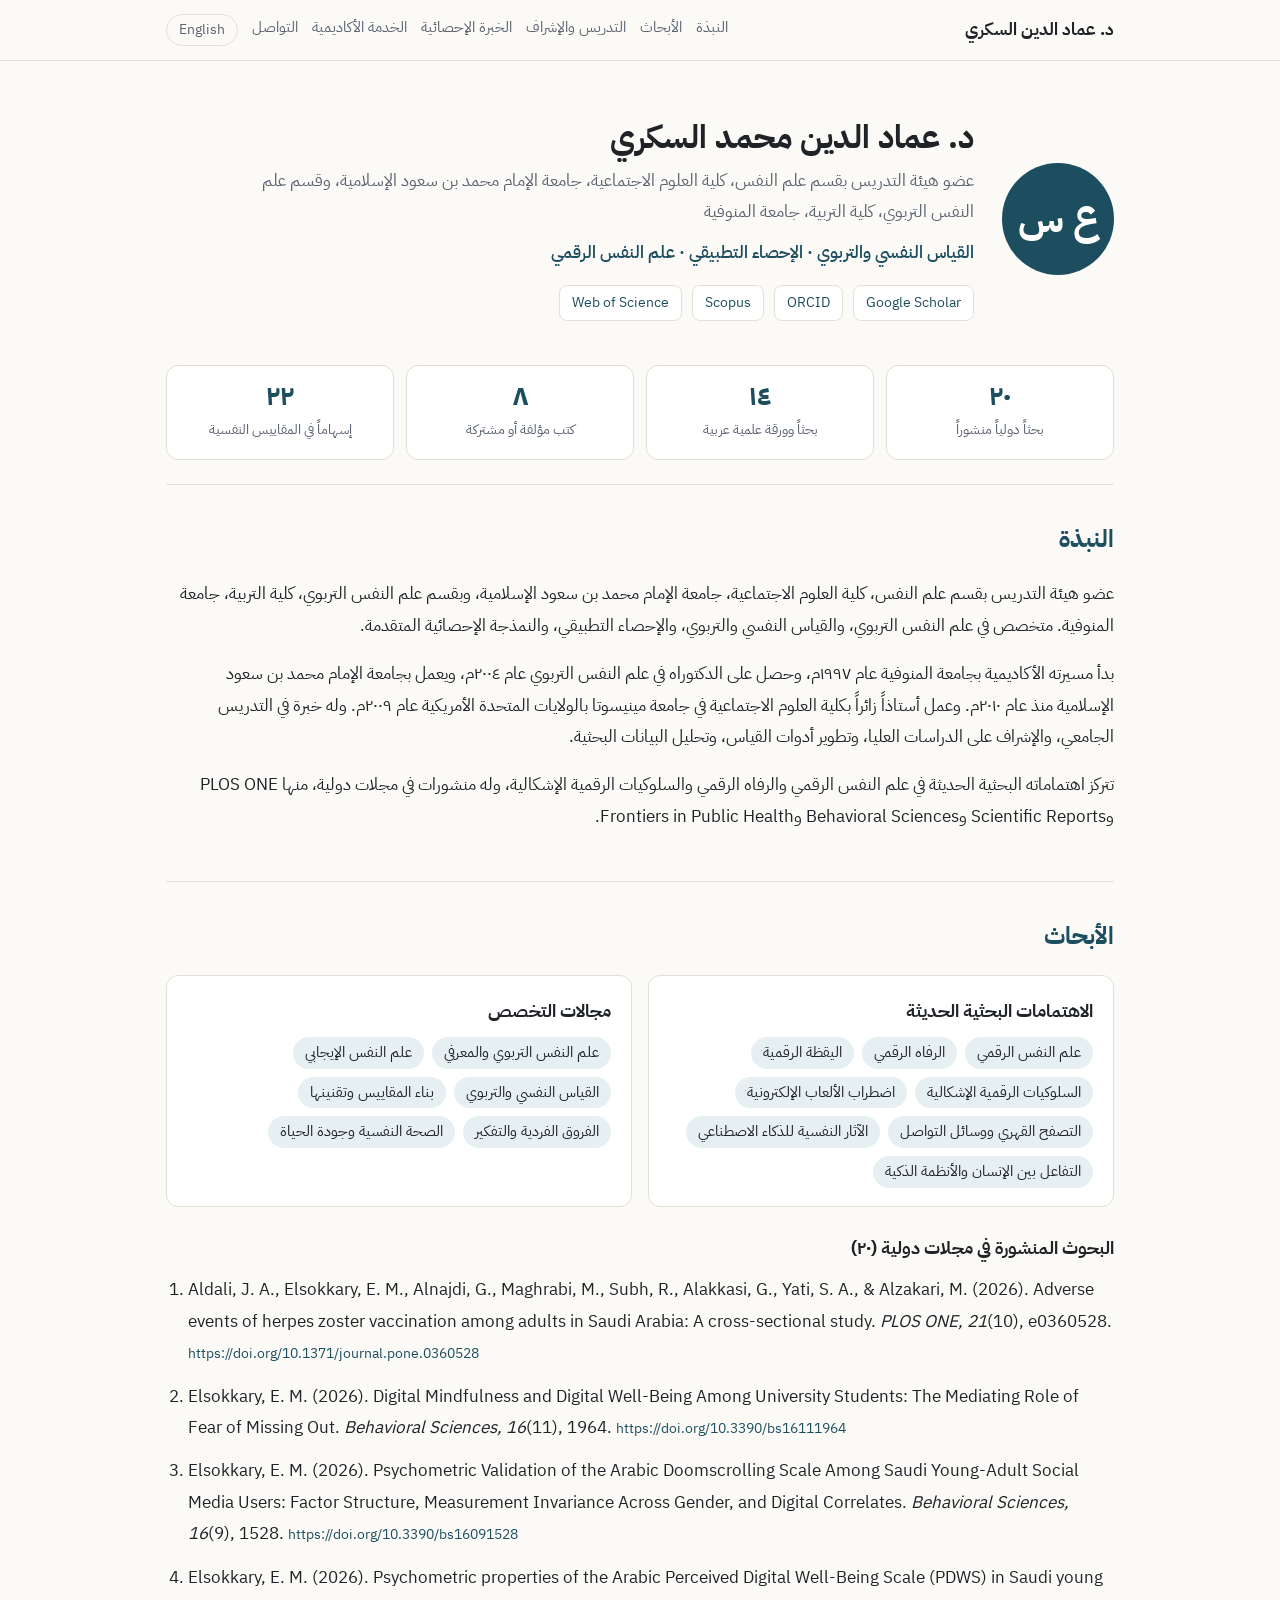
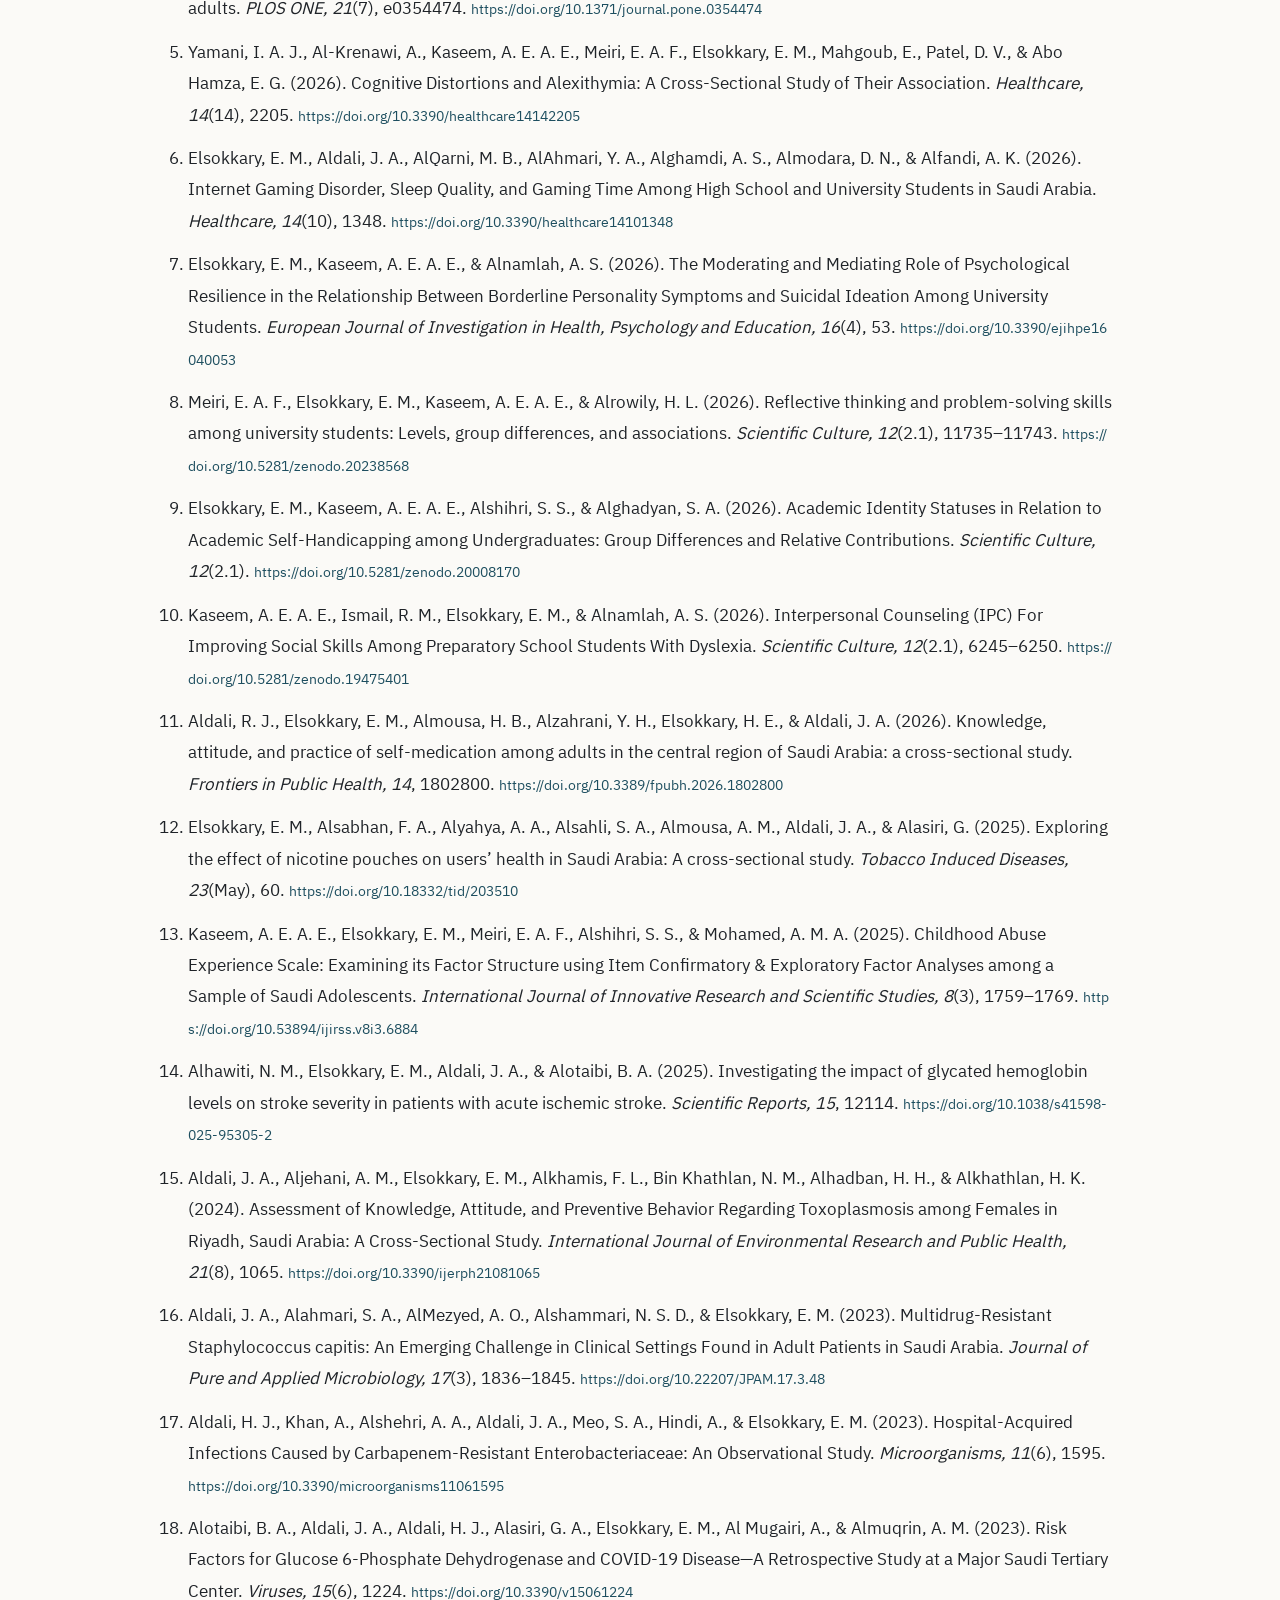
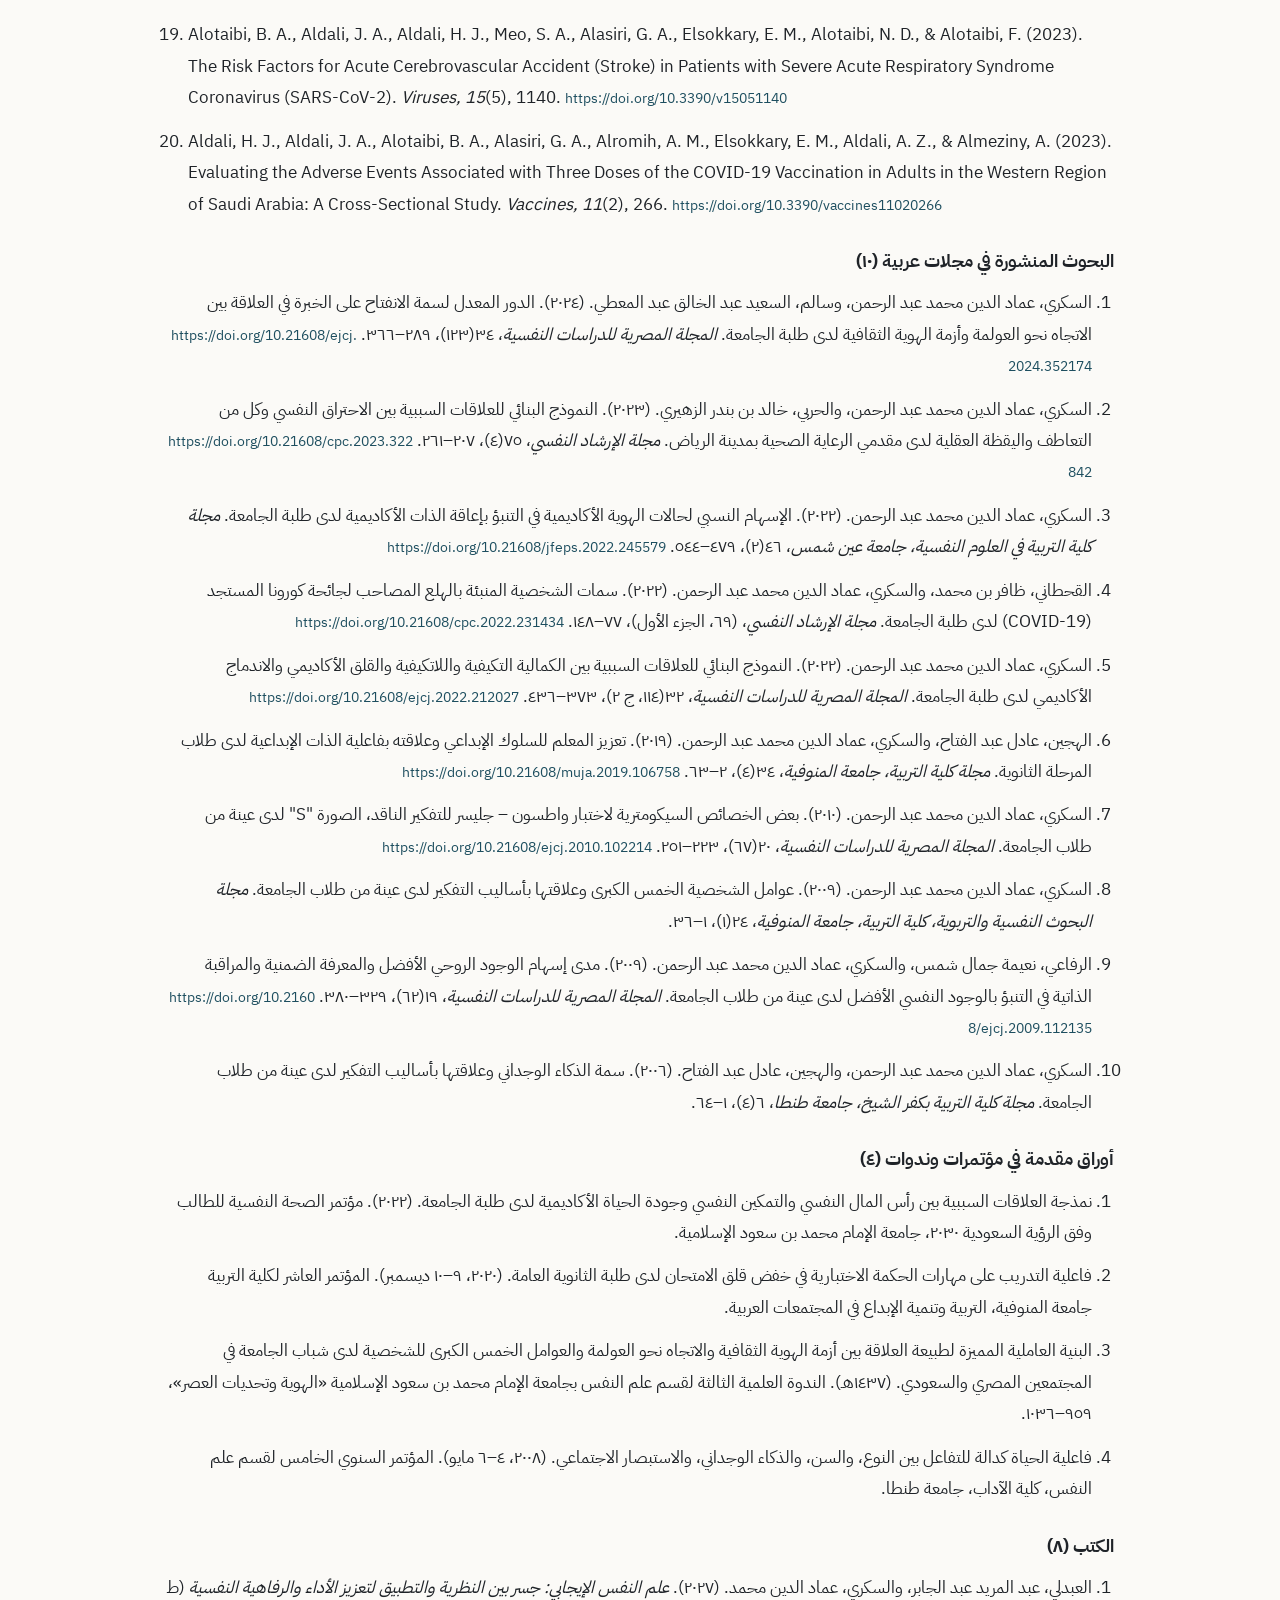
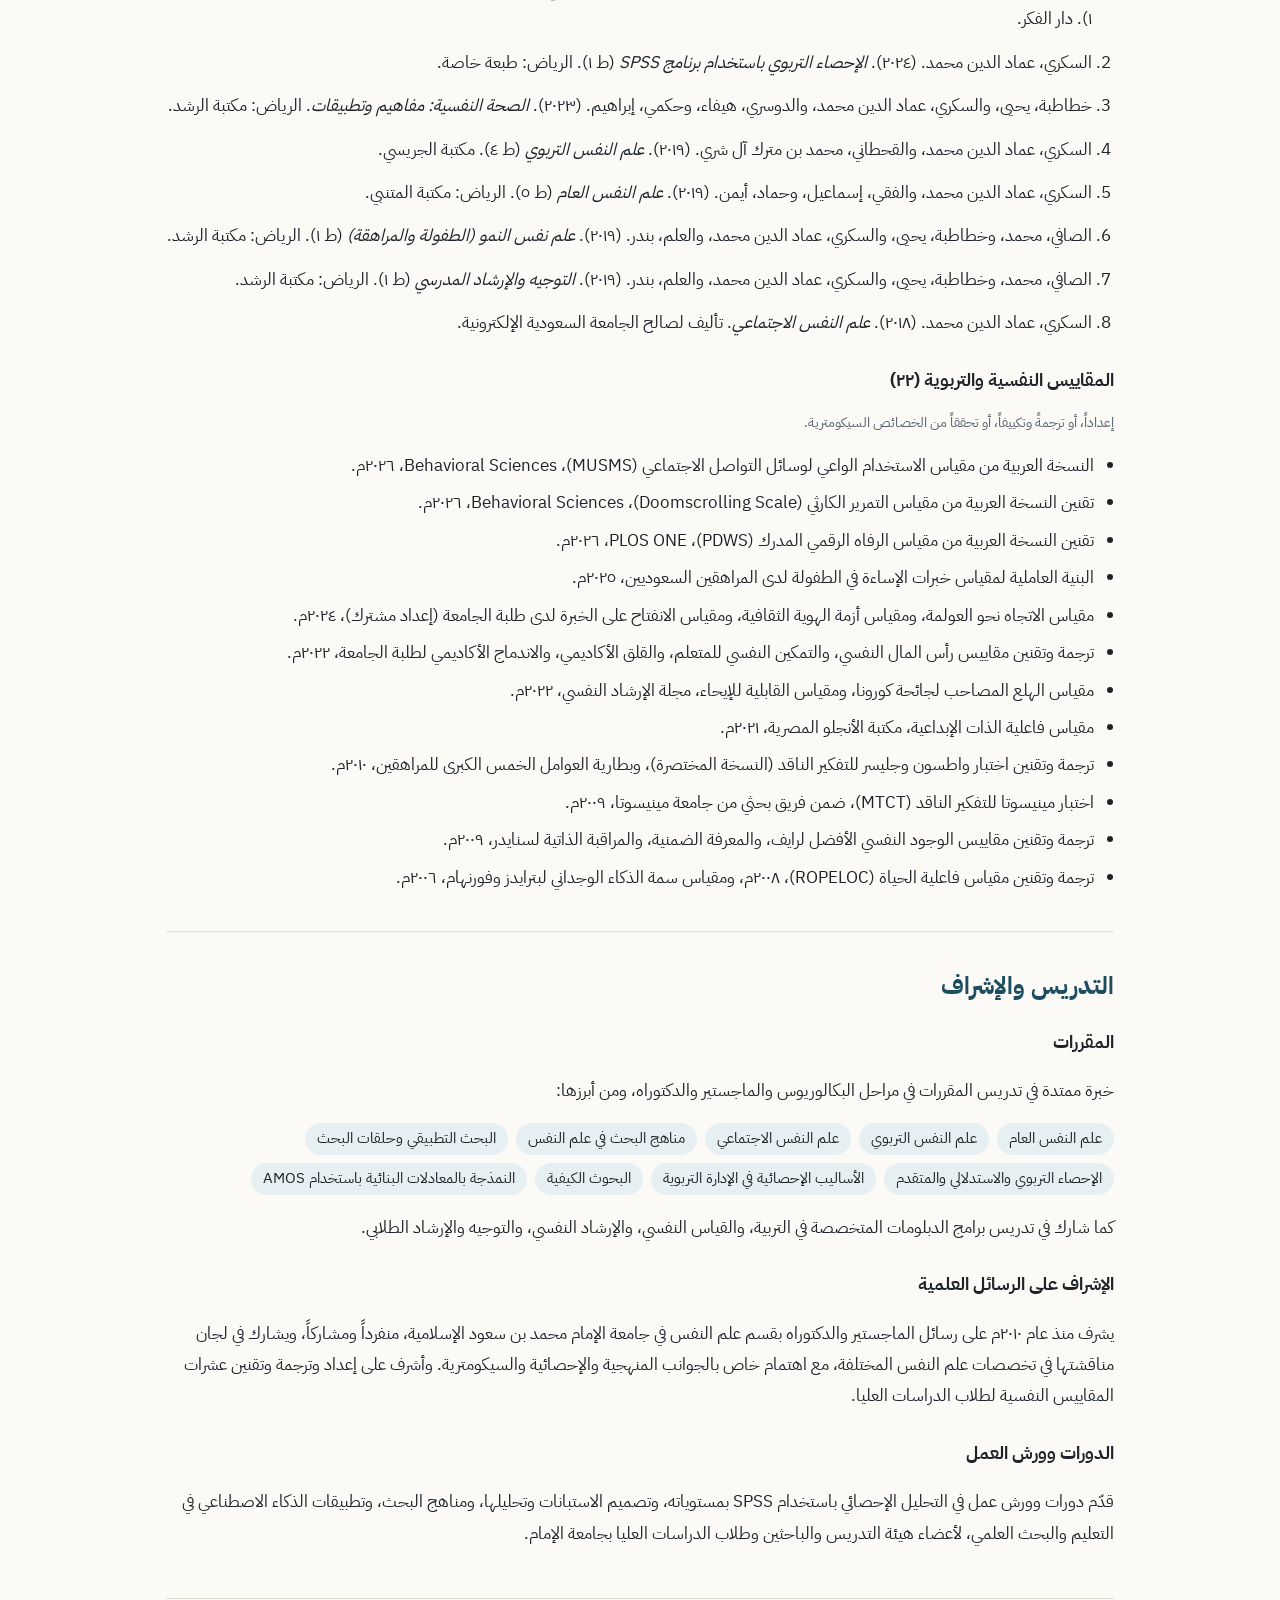
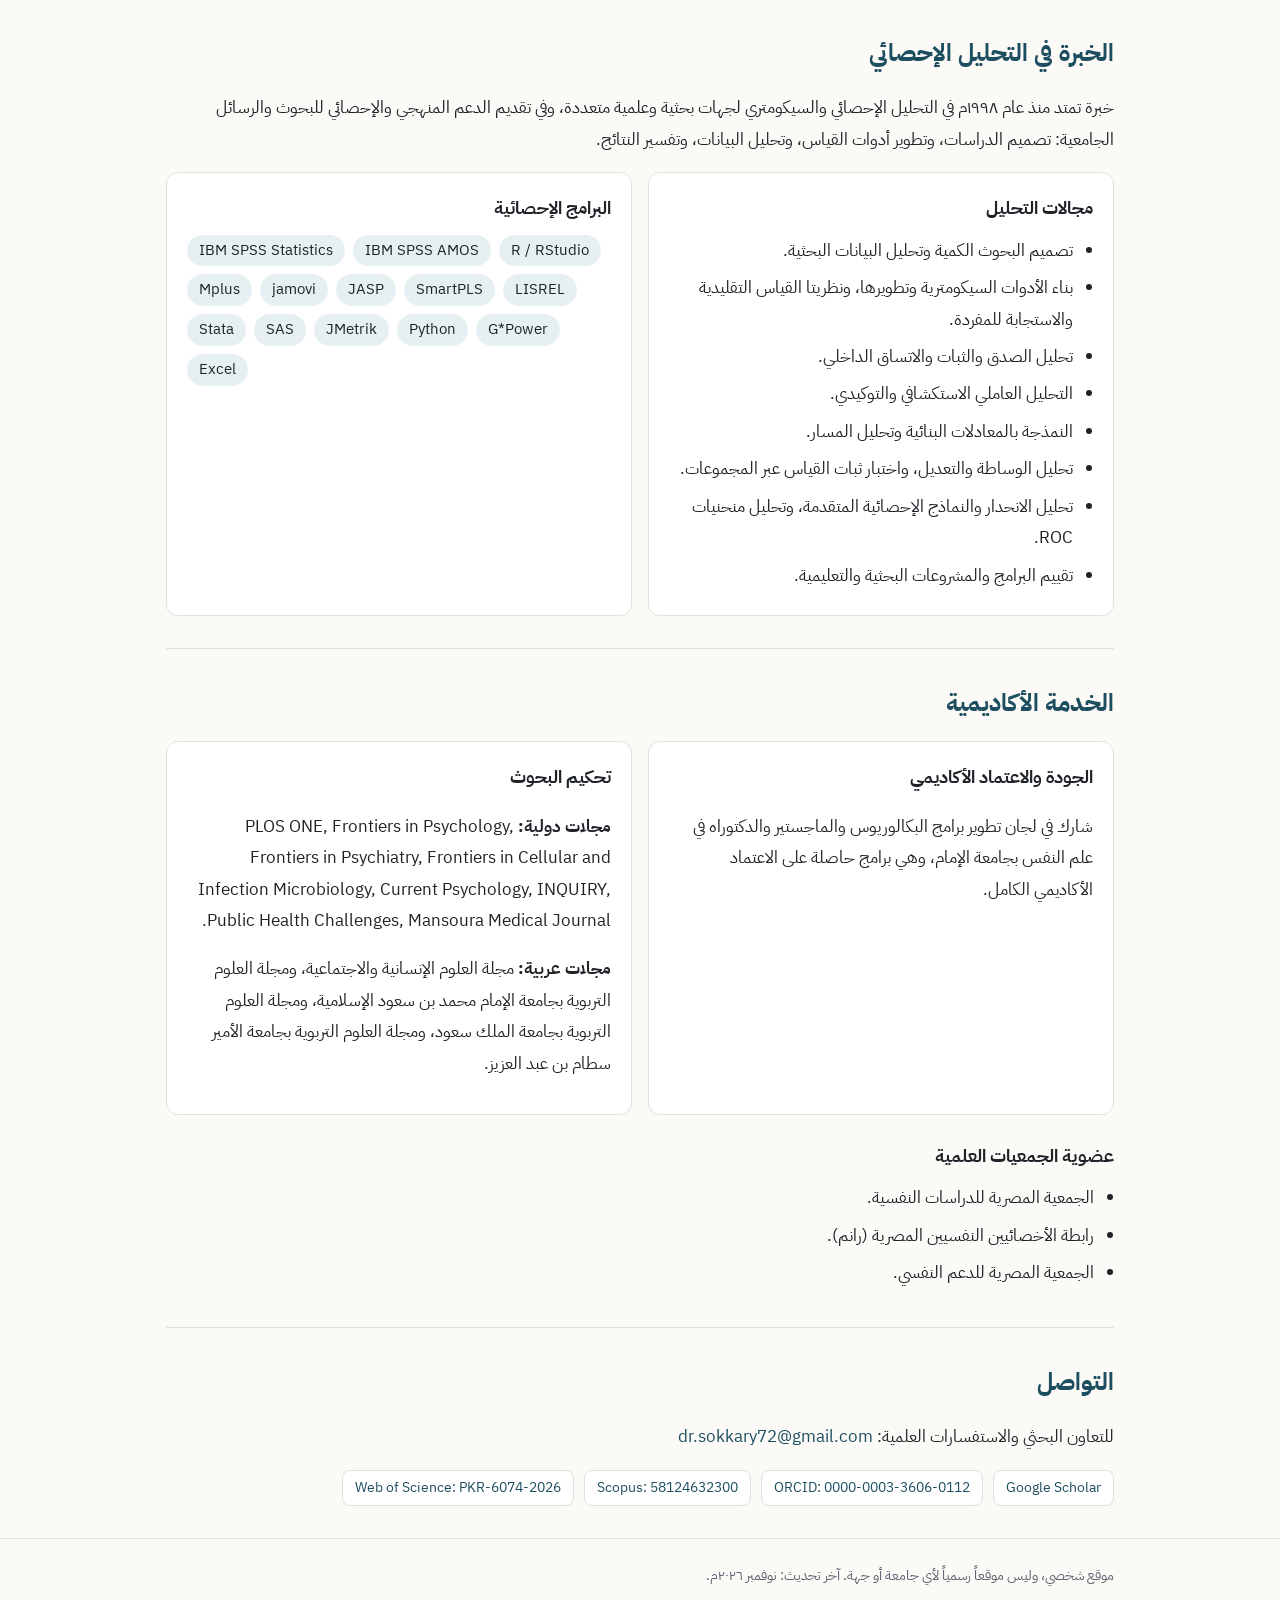
==== index.html @ 999bb5ce "Add files via upload" ====
<!doctype html>
<html lang="ar" dir="rtl">
<head>
<meta charset="utf-8">
<meta name="viewport" content="width=device-width, initial-scale=1">
<title>د. عماد الدين السكري</title>
<meta name="description" content="الموقع الأكاديمي الشخصي للدكتور عماد الدين محمد السكري: القياس النفسي والتربوي، والإحصاء التطبيقي، وعلم النفس الرقمي.">
<link rel="alternate" hreflang="en" href="en/">
<link rel="preconnect" href="https://fonts.googleapis.com">
<link rel="preconnect" href="https://fonts.gstatic.com" crossorigin>
<link href="https://fonts.googleapis.com/css2?family=IBM+Plex+Sans+Arabic:wght@400;600;700&display=swap" rel="stylesheet">
<link rel="stylesheet" href="assets/style.css">
</head>
<body>

<header class="site">
  <div class="wrap">
    <a class="brand" href="#">د. عماد الدين السكري</a>
    <nav class="main">
      <a href="#about">النبذة</a>
      <a href="#research">الأبحاث</a>
      <a href="#teaching">التدريس والإشراف</a>
      <a href="#stats">الخبرة الإحصائية</a>
      <a href="#service">الخدمة الأكاديمية</a>
      <a href="#contact">التواصل</a>
      <a class="lang" href="en/" hreflang="en" lang="en">English</a>
    </nav>
  </div>
</header>

<main class="wrap">

<div class="hero">
  <div class="mono" aria-hidden="true">ع س</div>
  <div>
    <h1>د. عماد الدين محمد السكري</h1>
    <p class="role">عضو هيئة التدريس بقسم علم النفس، كلية العلوم الاجتماعية، جامعة الإمام محمد بن سعود الإسلامية، وقسم علم النفس التربوي، كلية التربية، جامعة المنوفية</p>
    <p class="tag">القياس النفسي والتربوي · الإحصاء التطبيقي · علم النفس الرقمي</p>
    <div class="ids">
      <a href="https://scholar.google.com/citations?user=4qAH4_YAAAAJ" target="_blank" rel="noopener">Google Scholar</a>
      <a href="https://orcid.org/0000-0003-3606-0112" target="_blank" rel="noopener">ORCID</a>
      <a href="https://www.scopus.com/authid/detail.uri?authorId=58124632300" target="_blank" rel="noopener">Scopus</a>
      <a href="https://www.webofscience.com/wos/author/record/PKR-6074-2026" target="_blank" rel="noopener">Web of Science</a>
    </div>
  </div>
</div>

<div class="stats">
  <div class="stat"><b>٢٠</b><span>بحثاً دولياً منشوراً</span></div>
  <div class="stat"><b>١٤</b><span>بحثاً وورقة علمية عربية</span></div>
  <div class="stat"><b>٨</b><span>كتب مؤلفة أو مشتركة</span></div>
  <div class="stat"><b>٢٢</b><span>إسهاماً في المقاييس النفسية</span></div>
</div>

<section id="about">
  <h2>النبذة</h2>
  <p>عضو هيئة التدريس بقسم علم النفس، كلية العلوم الاجتماعية، جامعة الإمام محمد بن سعود الإسلامية، وبقسم علم النفس التربوي، كلية التربية، جامعة المنوفية. متخصص في علم النفس التربوي، والقياس النفسي والتربوي، والإحصاء التطبيقي، والنمذجة الإحصائية المتقدمة.</p>
  <p>بدأ مسيرته الأكاديمية بجامعة المنوفية عام ١٩٩٧م، وحصل على الدكتوراه في علم النفس التربوي عام ٢٠٠٤م، ويعمل بجامعة الإمام محمد بن سعود الإسلامية منذ عام ٢٠١٠م. وعمل أستاذاً زائراً بكلية العلوم الاجتماعية في جامعة مينيسوتا بالولايات المتحدة الأمريكية عام ٢٠٠٩م. وله خبرة في التدريس الجامعي، والإشراف على الدراسات العليا، وتطوير أدوات القياس، وتحليل البيانات البحثية.</p>
  <p>تتركز اهتماماته البحثية الحديثة في علم النفس الرقمي والرفاه الرقمي والسلوكيات الرقمية الإشكالية، وله منشورات في مجلات دولية، منها PLOS ONE وScientific Reports وBehavioral Sciences وFrontiers in Public Health.</p>

</section>

<section id="research">
  <h2>الأبحاث</h2>

  <div class="grid2">
    <div class="card">
      <h3 style="margin-top:0">الاهتمامات البحثية الحديثة</h3>
      <ul class="chips">
        <li>علم النفس الرقمي</li><li>الرفاه الرقمي</li><li>اليقظة الرقمية</li><li>السلوكيات الرقمية الإشكالية</li><li>اضطراب الألعاب الإلكترونية</li><li>التصفح القهري ووسائل التواصل</li><li>الآثار النفسية للذكاء الاصطناعي</li><li>التفاعل بين الإنسان والأنظمة الذكية</li>
      </ul>
    </div>
    <div class="card">
      <h3 style="margin-top:0">مجالات التخصص</h3>
      <ul class="chips">
        <li>علم النفس التربوي والمعرفي</li><li>علم النفس الإيجابي</li><li>القياس النفسي والتربوي</li><li>بناء المقاييس وتقنينها</li><li>الفروق الفردية والتفكير</li><li>الصحة النفسية وجودة الحياة</li>
      </ul>
    </div>
  </div>

  <h3>البحوث المنشورة في مجلات دولية (٢٠)</h3>
  <ol class="pubs ltr" lang="en">
    <li>Aldali, J. A., Elsokkary, E. M., Alnajdi, G., Maghrabi, M., Subh, R., Alakkasi, G., Yati, S. A., &amp; Alzakari, M. (2026). Adverse events of herpes zoster vaccination among adults in Saudi Arabia: A cross-sectional study. <i>PLOS ONE, 21</i>(10), e0360528. <a class="doi" href="https://doi.org/10.1371/journal.pone.0360528">https://doi.org/10.1371/journal.pone.0360528</a></li>
    <li>Elsokkary, E. M. (2026). Digital Mindfulness and Digital Well-Being Among University Students: The Mediating Role of Fear of Missing Out. <i>Behavioral Sciences, 16</i>(11), 1964. <a class="doi" href="https://doi.org/10.3390/bs16111964">https://doi.org/10.3390/bs16111964</a></li>
    <li>Elsokkary, E. M. (2026). Psychometric Validation of the Arabic Doomscrolling Scale Among Saudi Young-Adult Social Media Users: Factor Structure, Measurement Invariance Across Gender, and Digital Correlates. <i>Behavioral Sciences, 16</i>(9), 1528. <a class="doi" href="https://doi.org/10.3390/bs16091528">https://doi.org/10.3390/bs16091528</a></li>
    <li>Elsokkary, E. M. (2026). Psychometric properties of the Arabic Perceived Digital Well-Being Scale (PDWS) in Saudi young adults. <i>PLOS ONE, 21</i>(7), e0354474. <a class="doi" href="https://doi.org/10.1371/journal.pone.0354474">https://doi.org/10.1371/journal.pone.0354474</a></li>
    <li>Yamani, I. A. J., Al-Krenawi, A., Kaseem, A. E. A. E., Meiri, E. A. F., Elsokkary, E. M., Mahgoub, E., Patel, D. V., &amp; Abo Hamza, E. G. (2026). Cognitive Distortions and Alexithymia: A Cross-Sectional Study of Their Association. <i>Healthcare, 14</i>(14), 2205. <a class="doi" href="https://doi.org/10.3390/healthcare14142205">https://doi.org/10.3390/healthcare14142205</a></li>
    <li>Elsokkary, E. M., Aldali, J. A., AlQarni, M. B., AlAhmari, Y. A., Alghamdi, A. S., Almodara, D. N., &amp; Alfandi, A. K. (2026). Internet Gaming Disorder, Sleep Quality, and Gaming Time Among High School and University Students in Saudi Arabia. <i>Healthcare, 14</i>(10), 1348. <a class="doi" href="https://doi.org/10.3390/healthcare14101348">https://doi.org/10.3390/healthcare14101348</a></li>
    <li>Elsokkary, E. M., Kaseem, A. E. A. E., &amp; Alnamlah, A. S. (2026). The Moderating and Mediating Role of Psychological Resilience in the Relationship Between Borderline Personality Symptoms and Suicidal Ideation Among University Students. <i>European Journal of Investigation in Health, Psychology and Education, 16</i>(4), 53. <a class="doi" href="https://doi.org/10.3390/ejihpe16040053">https://doi.org/10.3390/ejihpe16040053</a></li>
    <li>Meiri, E. A. F., Elsokkary, E. M., Kaseem, A. E. A. E., &amp; Alrowily, H. L. (2026). Reflective thinking and problem-solving skills among university students: Levels, group differences, and associations. <i>Scientific Culture, 12</i>(2.1), 11735–11743. <a class="doi" href="https://doi.org/10.5281/zenodo.20238568">https://doi.org/10.5281/zenodo.20238568</a></li>
    <li>Elsokkary, E. M., Kaseem, A. E. A. E., Alshihri, S. S., &amp; Alghadyan, S. A. (2026). Academic Identity Statuses in Relation to Academic Self-Handicapping among Undergraduates: Group Differences and Relative Contributions. <i>Scientific Culture, 12</i>(2.1). <a class="doi" href="https://doi.org/10.5281/zenodo.20008170">https://doi.org/10.5281/zenodo.20008170</a></li>
    <li>Kaseem, A. E. A. E., Ismail, R. M., Elsokkary, E. M., &amp; Alnamlah, A. S. (2026). Interpersonal Counseling (IPC) For Improving Social Skills Among Preparatory School Students With Dyslexia. <i>Scientific Culture, 12</i>(2.1), 6245–6250. <a class="doi" href="https://doi.org/10.5281/zenodo.19475401">https://doi.org/10.5281/zenodo.19475401</a></li>
    <li>Aldali, R. J., Elsokkary, E. M., Almousa, H. B., Alzahrani, Y. H., Elsokkary, H. E., &amp; Aldali, J. A. (2026). Knowledge, attitude, and practice of self-medication among adults in the central region of Saudi Arabia: a cross-sectional study. <i>Frontiers in Public Health, 14</i>, 1802800. <a class="doi" href="https://doi.org/10.3389/fpubh.2026.1802800">https://doi.org/10.3389/fpubh.2026.1802800</a></li>
    <li>Elsokkary, E. M., Alsabhan, F. A., Alyahya, A. A., Alsahli, S. A., Almousa, A. M., Aldali, J. A., &amp; Alasiri, G. (2025). Exploring the effect of nicotine pouches on users’ health in Saudi Arabia: A cross-sectional study. <i>Tobacco Induced Diseases, 23</i>(May), 60. <a class="doi" href="https://doi.org/10.18332/tid/203510">https://doi.org/10.18332/tid/203510</a></li>
    <li>Kaseem, A. E. A. E., Elsokkary, E. M., Meiri, E. A. F., Alshihri, S. S., &amp; Mohamed, A. M. A. (2025). Childhood Abuse Experience Scale: Examining its Factor Structure using Item Confirmatory &amp; Exploratory Factor Analyses among a Sample of Saudi Adolescents. <i>International Journal of Innovative Research and Scientific Studies, 8</i>(3), 1759–1769. <a class="doi" href="https://doi.org/10.53894/ijirss.v8i3.6884">https://doi.org/10.53894/ijirss.v8i3.6884</a></li>
    <li>Alhawiti, N. M., Elsokkary, E. M., Aldali, J. A., &amp; Alotaibi, B. A. (2025). Investigating the impact of glycated hemoglobin levels on stroke severity in patients with acute ischemic stroke. <i>Scientific Reports, 15</i>, 12114. <a class="doi" href="https://doi.org/10.1038/s41598-025-95305-2">https://doi.org/10.1038/s41598-025-95305-2</a></li>
    <li>Aldali, J. A., Aljehani, A. M., Elsokkary, E. M., Alkhamis, F. L., Bin Khathlan, N. M., Alhadban, H. H., &amp; Alkhathlan, H. K. (2024). Assessment of Knowledge, Attitude, and Preventive Behavior Regarding Toxoplasmosis among Females in Riyadh, Saudi Arabia: A Cross-Sectional Study. <i>International Journal of Environmental Research and Public Health, 21</i>(8), 1065. <a class="doi" href="https://doi.org/10.3390/ijerph21081065">https://doi.org/10.3390/ijerph21081065</a></li>
    <li>Aldali, J. A., Alahmari, S. A., AlMezyed, A. O., Alshammari, N. S. D., &amp; Elsokkary, E. M. (2023). Multidrug-Resistant Staphylococcus capitis: An Emerging Challenge in Clinical Settings Found in Adult Patients in Saudi Arabia. <i>Journal of Pure and Applied Microbiology, 17</i>(3), 1836–1845. <a class="doi" href="https://doi.org/10.22207/JPAM.17.3.48">https://doi.org/10.22207/JPAM.17.3.48</a></li>
    <li>Aldali, H. J., Khan, A., Alshehri, A. A., Aldali, J. A., Meo, S. A., Hindi, A., &amp; Elsokkary, E. M. (2023). Hospital-Acquired Infections Caused by Carbapenem-Resistant Enterobacteriaceae: An Observational Study. <i>Microorganisms, 11</i>(6), 1595. <a class="doi" href="https://doi.org/10.3390/microorganisms11061595">https://doi.org/10.3390/microorganisms11061595</a></li>
    <li>Alotaibi, B. A., Aldali, J. A., Aldali, H. J., Alasiri, G. A., Elsokkary, E. M., Al Mugairi, A., &amp; Almuqrin, A. M. (2023). Risk Factors for Glucose 6-Phosphate Dehydrogenase and COVID-19 Disease—A Retrospective Study at a Major Saudi Tertiary Center. <i>Viruses, 15</i>(6), 1224. <a class="doi" href="https://doi.org/10.3390/v15061224">https://doi.org/10.3390/v15061224</a></li>
    <li>Alotaibi, B. A., Aldali, J. A., Aldali, H. J., Meo, S. A., Alasiri, G. A., Elsokkary, E. M., Alotaibi, N. D., &amp; Alotaibi, F. (2023). The Risk Factors for Acute Cerebrovascular Accident (Stroke) in Patients with Severe Acute Respiratory Syndrome Coronavirus (SARS-CoV-2). <i>Viruses, 15</i>(5), 1140. <a class="doi" href="https://doi.org/10.3390/v15051140">https://doi.org/10.3390/v15051140</a></li>
    <li>Aldali, H. J., Aldali, J. A., Alotaibi, B. A., Alasiri, G. A., Alromih, A. M., Elsokkary, E. M., Aldali, A. Z., &amp; Almeziny, A. (2023). Evaluating the Adverse Events Associated with Three Doses of the COVID-19 Vaccination in Adults in the Western Region of Saudi Arabia: A Cross-Sectional Study. <i>Vaccines, 11</i>(2), 266. <a class="doi" href="https://doi.org/10.3390/vaccines11020266">https://doi.org/10.3390/vaccines11020266</a></li>
  </ol>

  <h3>البحوث المنشورة في مجلات عربية (١٠)</h3>
  <ol class="pubs">
    <li>السكري، عماد الدين محمد عبد الرحمن، وسالم، السعيد عبد الخالق عبد المعطي. (٢٠٢٤). الدور المعدل لسمة الانفتاح على الخبرة في العلاقة بين الاتجاه نحو العولمة وأزمة الهوية الثقافية لدى طلبة الجامعة. <i>المجلة المصرية للدراسات النفسية</i>، ٣٤(١٢٣)، ٢٨٩–٣٦٦. <a class="doi" href="https://doi.org/10.21608/ejcj.2024.352174">https://doi.org/10.21608/ejcj.2024.352174</a></li>
    <li>السكري، عماد الدين محمد عبد الرحمن، والحربي، خالد بن بندر الزهيري. (٢٠٢٣). النموذج البنائي للعلاقات السببية بين الاحتراق النفسي وكل من التعاطف واليقظة العقلية لدى مقدمي الرعاية الصحية بمدينة الرياض. <i>مجلة الإرشاد النفسي</i>، ٧٥(٤)، ٢٠٧–٢٦١. <a class="doi" href="https://doi.org/10.21608/cpc.2023.322842">https://doi.org/10.21608/cpc.2023.322842</a></li>
    <li>السكري، عماد الدين محمد عبد الرحمن. (٢٠٢٢). الإسهام النسبي لحالات الهوية الأكاديمية في التنبؤ بإعاقة الذات الأكاديمية لدى طلبة الجامعة. <i>مجلة كلية التربية في العلوم النفسية، جامعة عين شمس</i>، ٤٦(٢)، ٤٧٩–٥٤٤. <a class="doi" href="https://doi.org/10.21608/jfeps.2022.245579">https://doi.org/10.21608/jfeps.2022.245579</a></li>
    <li>القحطاني، ظافر بن محمد، والسكري، عماد الدين محمد عبد الرحمن. (٢٠٢٢). سمات الشخصية المنبئة بالهلع المصاحب لجائحة كورونا المستجد (COVID-19) لدى طلبة الجامعة. <i>مجلة الإرشاد النفسي</i>، (٦٩، الجزء الأول)، ٧٧–١٤٨. <a class="doi" href="https://doi.org/10.21608/cpc.2022.231434">https://doi.org/10.21608/cpc.2022.231434</a></li>
    <li>السكري، عماد الدين محمد عبد الرحمن. (٢٠٢٢). النموذج البنائي للعلاقات السببية بين الكمالية التكيفية واللاتكيفية والقلق الأكاديمي والاندماج الأكاديمي لدى طلبة الجامعة. <i>المجلة المصرية للدراسات النفسية</i>، ٣٢(١١٤، ج ٢)، ٣٧٣–٤٣٦. <a class="doi" href="https://doi.org/10.21608/ejcj.2022.212027">https://doi.org/10.21608/ejcj.2022.212027</a></li>
    <li>الهجين، عادل عبد الفتاح، والسكري، عماد الدين محمد عبد الرحمن. (٢٠١٩). تعزيز المعلم للسلوك الإبداعي وعلاقته بفاعلية الذات الإبداعية لدى طلاب المرحلة الثانوية. <i>مجلة كلية التربية، جامعة المنوفية</i>، ٣٤(٤)، ٢–٦٣. <a class="doi" href="https://doi.org/10.21608/muja.2019.106758">https://doi.org/10.21608/muja.2019.106758</a></li>
    <li>السكري، عماد الدين محمد عبد الرحمن. (٢٠١٠). بعض الخصائص السيكومترية لاختبار واطسون – جليسر للتفكير الناقد، الصورة "S" لدى عينة من طلاب الجامعة. <i>المجلة المصرية للدراسات النفسية</i>، ٢٠(٦٧)، ٢٢٣–٢٥١. <a class="doi" href="https://doi.org/10.21608/ejcj.2010.102214">https://doi.org/10.21608/ejcj.2010.102214</a></li>
    <li>السكري، عماد الدين محمد عبد الرحمن. (٢٠٠٩). عوامل الشخصية الخمس الكبرى وعلاقتها بأساليب التفكير لدى عينة من طلاب الجامعة. <i>مجلة البحوث النفسية والتربوية، كلية التربية، جامعة المنوفية</i>، ٢٤(١)، ١–٣٦.</li>
    <li>الرفاعي، نعيمة جمال شمس، والسكري، عماد الدين محمد عبد الرحمن. (٢٠٠٩). مدى إسهام الوجود الروحي الأفضل والمعرفة الضمنية والمراقبة الذاتية في التنبؤ بالوجود النفسي الأفضل لدى عينة من طلاب الجامعة. <i>المجلة المصرية للدراسات النفسية</i>، ١٩(٦٢)، ٣٢٩–٣٨٠. <a class="doi" href="https://doi.org/10.21608/ejcj.2009.112135">https://doi.org/10.21608/ejcj.2009.112135</a></li>
    <li>السكري، عماد الدين محمد عبد الرحمن، والهجين، عادل عبد الفتاح. (٢٠٠٦). سمة الذكاء الوجداني وعلاقتها بأساليب التفكير لدى عينة من طلاب الجامعة. <i>مجلة كلية التربية بكفر الشيخ، جامعة طنطا</i>، ٦(٤)، ١–٦٤.</li>
  </ol>

  <h3>أوراق مقدمة في مؤتمرات وندوات (٤)</h3>
  <ol class="pubs">
    <li>نمذجة العلاقات السببية بين رأس المال النفسي والتمكين النفسي وجودة الحياة الأكاديمية لدى طلبة الجامعة. (٢٠٢٢). مؤتمر الصحة النفسية للطالب وفق الرؤية السعودية ٢٠٣٠، جامعة الإمام محمد بن سعود الإسلامية.</li>
    <li>فاعلية التدريب على مهارات الحكمة الاختبارية في خفض قلق الامتحان لدى طلبة الثانوية العامة. (٢٠٢٠، ٩–١٠ ديسمبر). المؤتمر العاشر لكلية التربية جامعة المنوفية، التربية وتنمية الإبداع في المجتمعات العربية.</li>
    <li>البنية العاملية المميزة لطبيعة العلاقة بين أزمة الهوية الثقافية والاتجاه نحو العولمة والعوامل الخمس الكبرى للشخصية لدى شباب الجامعة في المجتمعين المصري والسعودي. (١٤٣٧هـ). الندوة العلمية الثالثة لقسم علم النفس بجامعة الإمام محمد بن سعود الإسلامية «الهوية وتحديات العصر»، ٩٥٩–١٠٣٦.</li>
    <li>فاعلية الحياة كدالة للتفاعل بين النوع، والسن، والذكاء الوجداني، والاستبصار الاجتماعي. (٢٠٠٨، ٤–٦ مايو). المؤتمر السنوي الخامس لقسم علم النفس، كلية الآداب، جامعة طنطا.</li>
  </ol>

  <h3>الكتب (٨)</h3>
  <ol class="pubs">
    <li>العبدلي، عبد المريد عبد الجابر، والسكري، عماد الدين محمد. (٢٠٢٧). <i>علم النفس الإيجابي: جسر بين النظرية والتطبيق لتعزيز الأداء والرفاهية النفسية</i> (ط ١). دار الفكر.</li>
    <li>السكري، عماد الدين محمد. (٢٠٢٤). <i>الإحصاء التربوي باستخدام برنامج SPSS</i> (ط ١). الرياض: طبعة خاصة.</li>
    <li>خطاطبة، يحيى، والسكري، عماد الدين محمد، والدوسري، هيفاء، وحكمي، إبراهيم. (٢٠٢٣). <i>الصحة النفسية: مفاهيم وتطبيقات</i>. الرياض: مكتبة الرشد.</li>
    <li>السكري، عماد الدين محمد، والقحطاني، محمد بن مترك آل شري. (٢٠١٩). <i>علم النفس التربوي</i> (ط ٤). مكتبة الجريسي.</li>
    <li>السكري، عماد الدين محمد، والفقي، إسماعيل، وحماد، أيمن. (٢٠١٩). <i>علم النفس العام</i> (ط ٥). الرياض: مكتبة المتنبي.</li>
    <li>الصافي، محمد، وخطاطبة، يحيى، والسكري، عماد الدين محمد، والعلم، بندر. (٢٠١٩). <i>علم نفس النمو (الطفولة والمراهقة)</i> (ط ١). الرياض: مكتبة الرشد.</li>
    <li>الصافي، محمد، وخطاطبة، يحيى، والسكري، عماد الدين محمد، والعلم، بندر. (٢٠١٩). <i>التوجيه والإرشاد المدرسي</i> (ط ١). الرياض: مكتبة الرشد.</li>
    <li>السكري، عماد الدين محمد. (٢٠١٨). <i>علم النفس الاجتماعي</i>. تأليف لصالح الجامعة السعودية الإلكترونية.</li>
  </ol>

  <h3>المقاييس النفسية والتربوية (٢٢)</h3>
  <p class="note">إعداداً، أو ترجمةً وتكييفاً، أو تحققاً من الخصائص السيكومترية.</p>
  <ul class="plain">
    <li>النسخة العربية من مقياس الاستخدام الواعي لوسائل التواصل الاجتماعي (MUSMS)، Behavioral Sciences، ٢٠٢٦م.</li>
    <li>تقنين النسخة العربية من مقياس التمرير الكارثي (Doomscrolling Scale)، Behavioral Sciences، ٢٠٢٦م.</li>
    <li>تقنين النسخة العربية من مقياس الرفاه الرقمي المدرك (PDWS)، PLOS ONE، ٢٠٢٦م.</li>
    <li>البنية العاملية لمقياس خبرات الإساءة في الطفولة لدى المراهقين السعوديين، ٢٠٢٥م.</li>
    <li>مقياس الاتجاه نحو العولمة، ومقياس أزمة الهوية الثقافية، ومقياس الانفتاح على الخبرة لدى طلبة الجامعة (إعداد مشترك)، ٢٠٢٤م.</li>
    <li>ترجمة وتقنين مقاييس رأس المال النفسي، والتمكين النفسي للمتعلم، والقلق الأكاديمي، والاندماج الأكاديمي لطلبة الجامعة، ٢٠٢٢م.</li>
    <li>مقياس الهلع المصاحب لجائحة كورونا، ومقياس القابلية للإيحاء، مجلة الإرشاد النفسي، ٢٠٢٢م.</li>
    <li>مقياس فاعلية الذات الإبداعية، مكتبة الأنجلو المصرية، ٢٠٢١م.</li>
    <li>ترجمة وتقنين اختبار واطسون وجليسر للتفكير الناقد (النسخة المختصرة)، وبطارية العوامل الخمس الكبرى للمراهقين، ٢٠١٠م.</li>
    <li>اختبار مينيسوتا للتفكير الناقد (MTCT)، ضمن فريق بحثي من جامعة مينيسوتا، ٢٠٠٩م.</li>
    <li>ترجمة وتقنين مقاييس الوجود النفسي الأفضل لرايف، والمعرفة الضمنية، والمراقبة الذاتية لسنايدر، ٢٠٠٩م.</li>
    <li>ترجمة وتقنين مقياس فاعلية الحياة (ROPELOC)، ٢٠٠٨م، ومقياس سمة الذكاء الوجداني لبترايدز وفورنهام، ٢٠٠٦م.</li>
  </ul>
</section>

<section id="teaching">
  <h2>التدريس والإشراف</h2>
  <h3 style="margin-top:0">المقررات</h3>
  <p>خبرة ممتدة في تدريس المقررات في مراحل البكالوريوس والماجستير والدكتوراه، ومن أبرزها:</p>
  <ul class="chips">
    <li>علم النفس العام</li><li>علم النفس التربوي</li><li>علم النفس الاجتماعي</li><li>مناهج البحث في علم النفس</li><li>البحث التطبيقي وحلقات البحث</li><li>الإحصاء التربوي والاستدلالي والمتقدم</li><li>الأساليب الإحصائية في الإدارة التربوية</li><li>البحوث الكيفية</li><li>النمذجة بالمعادلات البنائية باستخدام AMOS</li>
  </ul>
  <p>كما شارك في تدريس برامج الدبلومات المتخصصة في التربية، والقياس النفسي، والإرشاد النفسي، والتوجيه والإرشاد الطلابي.</p>

  <h3>الإشراف على الرسائل العلمية</h3>
  <p>يشرف منذ عام ٢٠١٠م على رسائل الماجستير والدكتوراه بقسم علم النفس في جامعة الإمام محمد بن سعود الإسلامية، منفرداً ومشاركاً، ويشارك في لجان مناقشتها في تخصصات علم النفس المختلفة، مع اهتمام خاص بالجوانب المنهجية والإحصائية والسيكومترية. وأشرف على إعداد وترجمة وتقنين عشرات المقاييس النفسية لطلاب الدراسات العليا.</p>

  <h3>الدورات وورش العمل</h3>
  <p>قدّم دورات وورش عمل في التحليل الإحصائي باستخدام SPSS بمستوياته، وتصميم الاستبانات وتحليلها، ومناهج البحث، وتطبيقات الذكاء الاصطناعي في التعليم والبحث العلمي، لأعضاء هيئة التدريس والباحثين وطلاب الدراسات العليا بجامعة الإمام.</p>
</section>

<section id="stats">
  <h2>الخبرة في التحليل الإحصائي</h2>
  <p>خبرة تمتد منذ عام ١٩٩٨م في التحليل الإحصائي والسيكومتري لجهات بحثية وعلمية متعددة، وفي تقديم الدعم المنهجي والإحصائي للبحوث والرسائل الجامعية: تصميم الدراسات، وتطوير أدوات القياس، وتحليل البيانات، وتفسير النتائج.</p>
  <div class="grid2">
    <div class="card">
      <h3 style="margin-top:0">مجالات التحليل</h3>
      <ul class="plain">
        <li>تصميم البحوث الكمية وتحليل البيانات البحثية.</li>
        <li>بناء الأدوات السيكومترية وتطويرها، ونظريتا القياس التقليدية والاستجابة للمفردة.</li>
        <li>تحليل الصدق والثبات والاتساق الداخلي.</li>
        <li>التحليل العاملي الاستكشافي والتوكيدي.</li>
        <li>النمذجة بالمعادلات البنائية وتحليل المسار.</li>
        <li>تحليل الوساطة والتعديل، واختبار ثبات القياس عبر المجموعات.</li>
        <li>تحليل الانحدار والنماذج الإحصائية المتقدمة، وتحليل منحنيات ROC.</li>
        <li>تقييم البرامج والمشروعات البحثية والتعليمية.</li>
      </ul>
    </div>
    <div class="card">
      <h3 style="margin-top:0">البرامج الإحصائية</h3>
      <ul class="chips" lang="en" dir="ltr">
        <li>IBM SPSS Statistics</li><li>IBM SPSS AMOS</li><li>R / RStudio</li><li>Mplus</li><li>jamovi</li><li>JASP</li><li>SmartPLS</li><li>LISREL</li><li>Stata</li><li>SAS</li><li>JMetrik</li><li>Python</li><li>G*Power</li><li>Excel</li>
      </ul>
    </div>
  </div>
</section>

<section id="service">
  <h2>الخدمة الأكاديمية</h2>
  <div class="grid2">
    <div class="card">
      <h3 style="margin-top:0">الجودة والاعتماد الأكاديمي</h3>
      <p>شارك في لجان تطوير برامج البكالوريوس والماجستير والدكتوراه في علم النفس بجامعة الإمام، وهي برامج حاصلة على الاعتماد الأكاديمي الكامل.</p>
    </div>
    <div class="card">
      <h3 style="margin-top:0">تحكيم البحوث</h3>
      <p><b>مجلات دولية:</b> <span lang="en">PLOS ONE, Frontiers in Psychology, Frontiers in Psychiatry, Frontiers in Cellular and Infection Microbiology, Current Psychology, INQUIRY, Public Health Challenges, Mansoura Medical Journal</span>.</p>
      <p><b>مجلات عربية:</b> مجلة العلوم الإنسانية والاجتماعية، ومجلة العلوم التربوية بجامعة الإمام محمد بن سعود الإسلامية، ومجلة العلوم التربوية بجامعة الملك سعود، ومجلة العلوم التربوية بجامعة الأمير سطام بن عبد العزيز.</p>
    </div>
  </div>
  <h3>عضوية الجمعيات العلمية</h3>
  <ul class="plain">
    <li>الجمعية المصرية للدراسات النفسية.</li>
    <li>رابطة الأخصائيين النفسيين المصرية (رانم).</li>
    <li>الجمعية المصرية للدعم النفسي.</li>
  </ul>
</section>

<section id="contact">
  <h2>التواصل</h2>
  <p>للتعاون البحثي والاستفسارات العلمية: <a href="mailto:dr.sokkary72@gmail.com" dir="ltr">dr.sokkary72@gmail.com</a></p>
  <div class="ids">
    <a href="https://scholar.google.com/citations?user=4qAH4_YAAAAJ" target="_blank" rel="noopener">Google Scholar</a>
    <a href="https://orcid.org/0000-0003-3606-0112" target="_blank" rel="noopener">ORCID: 0000-0003-3606-0112</a>
    <a href="https://www.scopus.com/authid/detail.uri?authorId=58124632300" target="_blank" rel="noopener">Scopus: 58124632300</a>
    <a href="https://www.webofscience.com/wos/author/record/PKR-6074-2026" target="_blank" rel="noopener">Web of Science: PKR-6074-2026</a>
  </div>
</section>

</main>

<footer>
  <div class="wrap">موقع شخصي، وليس موقعاً رسمياً لأي جامعة أو جهة. آخر تحديث: نوفمبر ٢٠٢٦م.</div>
</footer>

</body>
</html>
---- assets/style.css ----
:root {
  --bg: #fbfaf7;
  --surface: #ffffff;
  --text: #1f2328;
  --muted: #5b6370;
  --accent: #1d4e5f;
  --accent-soft: #e6eff1;
  --border: #e3e0d8;
  --max: 980px;
}
@media (prefers-color-scheme: dark) {
  :root:not([data-theme="light"]) {
    --bg: #14181b;
    --surface: #1b2024;
    --text: #e7e9ea;
    --muted: #a3abb3;
    --accent: #7fb7c6;
    --accent-soft: #22323a;
    --border: #2c3338;
  }
}
* { box-sizing: border-box; }
html { scroll-behavior: smooth; }
body {
  margin: 0;
  background: var(--bg);
  color: var(--text);
  font-family: "IBM Plex Sans Arabic", "Segoe UI", Tahoma, sans-serif;
  line-height: 1.85;
  font-size: 17px;
}
html[lang="en"] body { font-family: "IBM Plex Sans", "Segoe UI", sans-serif; line-height: 1.7; }
a { color: var(--accent); text-decoration: none; }
a:hover { text-decoration: underline; }
.wrap { max-width: var(--max); margin: 0 auto; padding: 0 16px; }

/* header */
header.site {
  position: sticky; top: 0; z-index: 10;
  background: color-mix(in srgb, var(--bg) 92%, transparent);
  backdrop-filter: blur(6px);
  border-bottom: 1px solid var(--border);
}
header.site .wrap { display: flex; align-items: center; gap: 16px; min-height: 60px; flex-wrap: wrap; }
.brand { font-weight: 700; color: var(--text); }
nav.main { display: flex; gap: 14px; flex-wrap: wrap; font-size: 15px; margin-inline-start: auto; }
nav.main a { color: var(--muted); }
nav.main a:hover { color: var(--accent); }
.lang { border: 1px solid var(--border); border-radius: 999px; padding: 2px 12px; font-size: 14px; }

/* hero */
.hero { padding: 56px 0 36px; display: flex; gap: 28px; align-items: center; flex-wrap: wrap; }
.mono {
  width: 112px; height: 112px; border-radius: 50%;
  background: var(--accent); color: #fff; display: grid; place-items: center;
  font-size: 40px; font-weight: 700; flex: none;
}
.hero h1 { margin: 0 0 6px; font-size: 32px; line-height: 1.3; }
.hero .role { margin: 0; color: var(--muted); max-width: 720px; }
.hero .tag { margin: 10px 0 0; font-weight: 600; color: var(--accent); }
.ids { display: flex; gap: 10px; flex-wrap: wrap; margin-top: 16px; }
.ids a { border: 1px solid var(--border); background: var(--surface); border-radius: 8px; padding: 4px 12px; font-size: 14px; }

/* stats */
.stats { display: grid; grid-template-columns: repeat(4, 1fr); gap: 12px; margin: 8px 0 24px; }
.stat { background: var(--surface); border: 1px solid var(--border); border-radius: 12px; padding: 14px; text-align: center; }
.stat b { display: block; font-size: 28px; color: var(--accent); line-height: 1.2; }
.stat span { font-size: 14px; color: var(--muted); }
@media (max-width: 640px) { .stats { grid-template-columns: repeat(2, 1fr); } .hero h1 { font-size: 26px; } }

/* sections */
section { padding: 32px 0; border-top: 1px solid var(--border); scroll-margin-top: 70px; }
section h2 { font-size: 24px; margin: 0 0 16px; color: var(--accent); }
section h3 { font-size: 18px; margin: 24px 0 10px; }
.card { background: var(--surface); border: 1px solid var(--border); border-radius: 12px; padding: 18px 20px; }
.grid2 { display: grid; grid-template-columns: 1fr 1fr; gap: 16px; }
@media (max-width: 720px) { .grid2 { grid-template-columns: 1fr; } }
.chips { display: flex; flex-wrap: wrap; gap: 8px; padding: 0; margin: 0; list-style: none; }
.chips li { background: var(--accent-soft); border-radius: 999px; padding: 2px 12px; font-size: 15px; }

/* publications */
ol.pubs { padding-inline-start: 22px; margin: 0; }
ol.pubs li { margin-bottom: 12px; }
ol.pubs li .doi { font-size: 14px; word-break: break-all; }
.ltr { direction: ltr; text-align: left; }
.rtl { direction: rtl; text-align: right; }
ol.pubs.ltr { padding-inline-start: 0; padding-left: 22px; }

/* tables */
.tbl { width: 100%; border-collapse: collapse; font-size: 15px; }
.tbl th, .tbl td { border-bottom: 1px solid var(--border); padding: 8px 6px; text-align: start; vertical-align: top; }
.tbl th { color: var(--muted); font-weight: 600; }
.tbl-wrap { overflow-x: auto; }

ul.plain { padding-inline-start: 20px; margin: 0; }
ul.plain li { margin-bottom: 6px; }
.note { color: var(--muted); font-size: 14px; }

footer { border-top: 1px solid var(--border); padding: 24px 0 40px; color: var(--muted); font-size: 14px; }
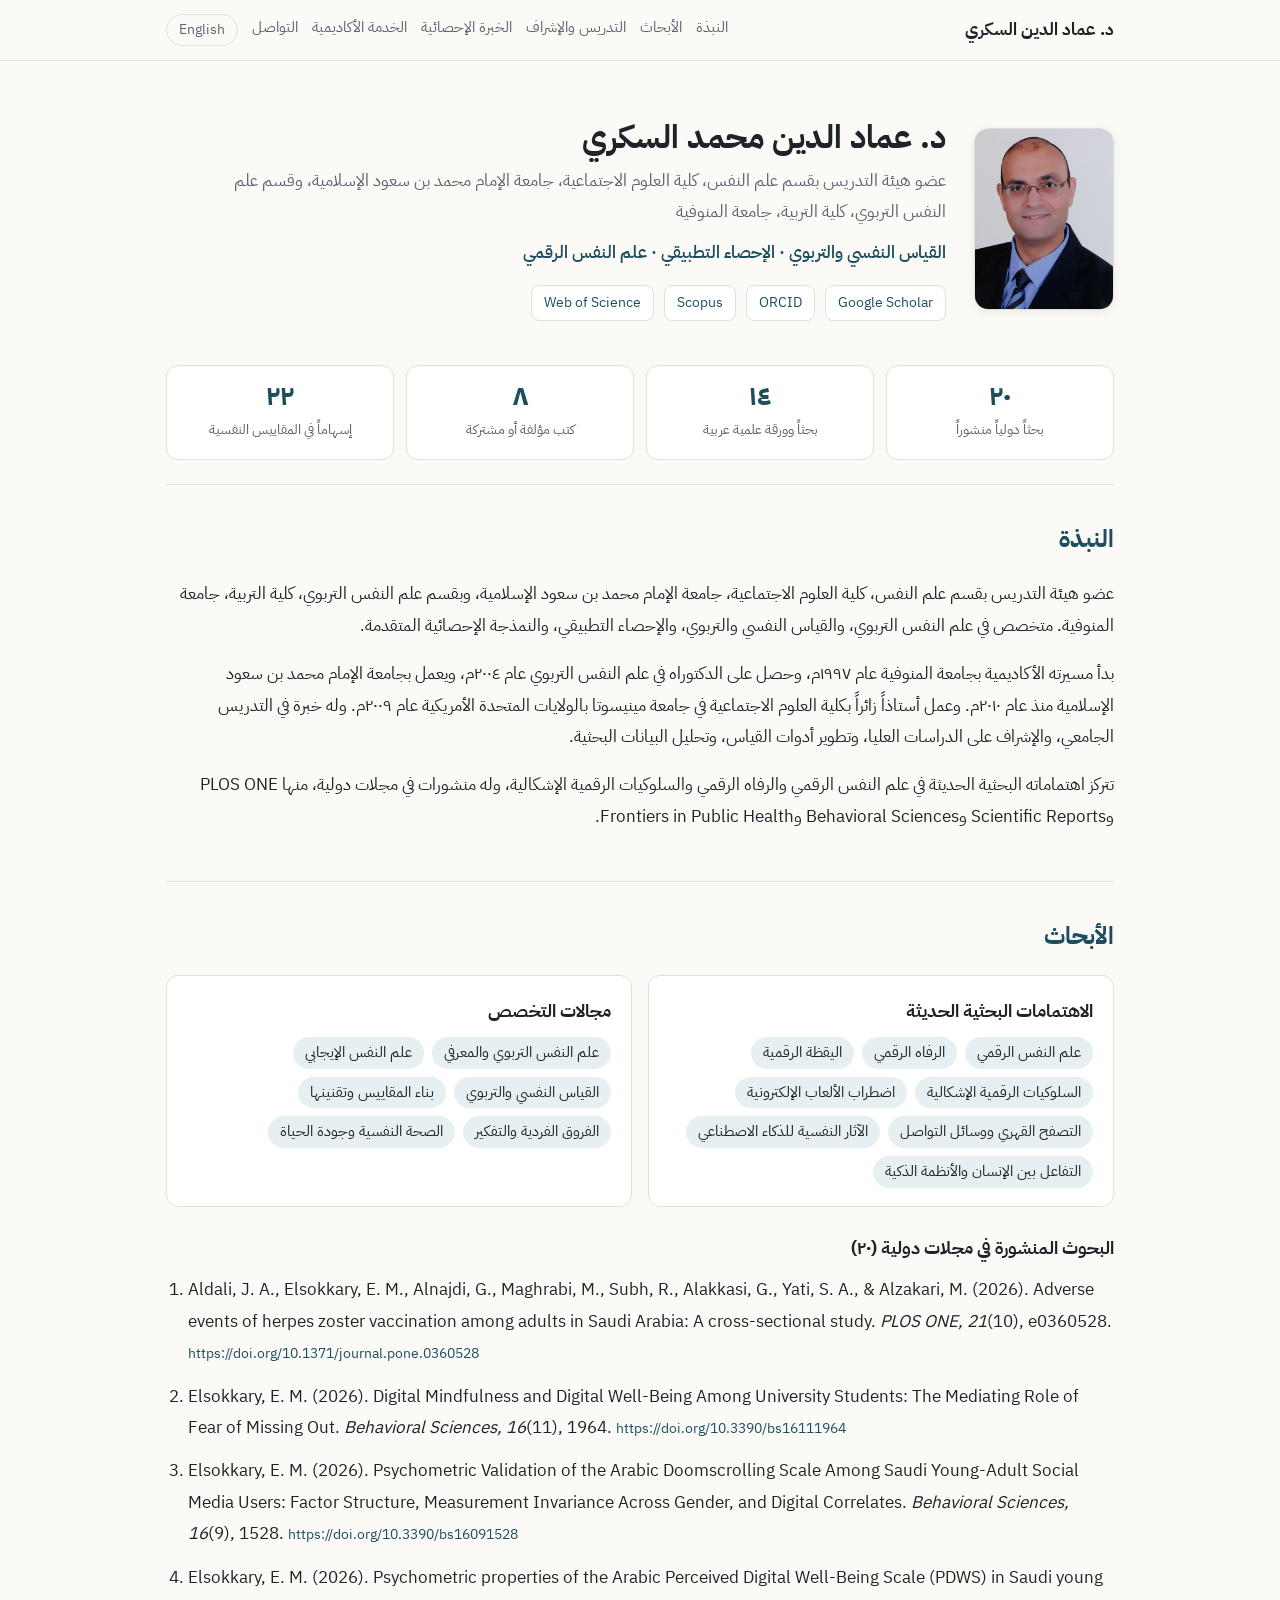
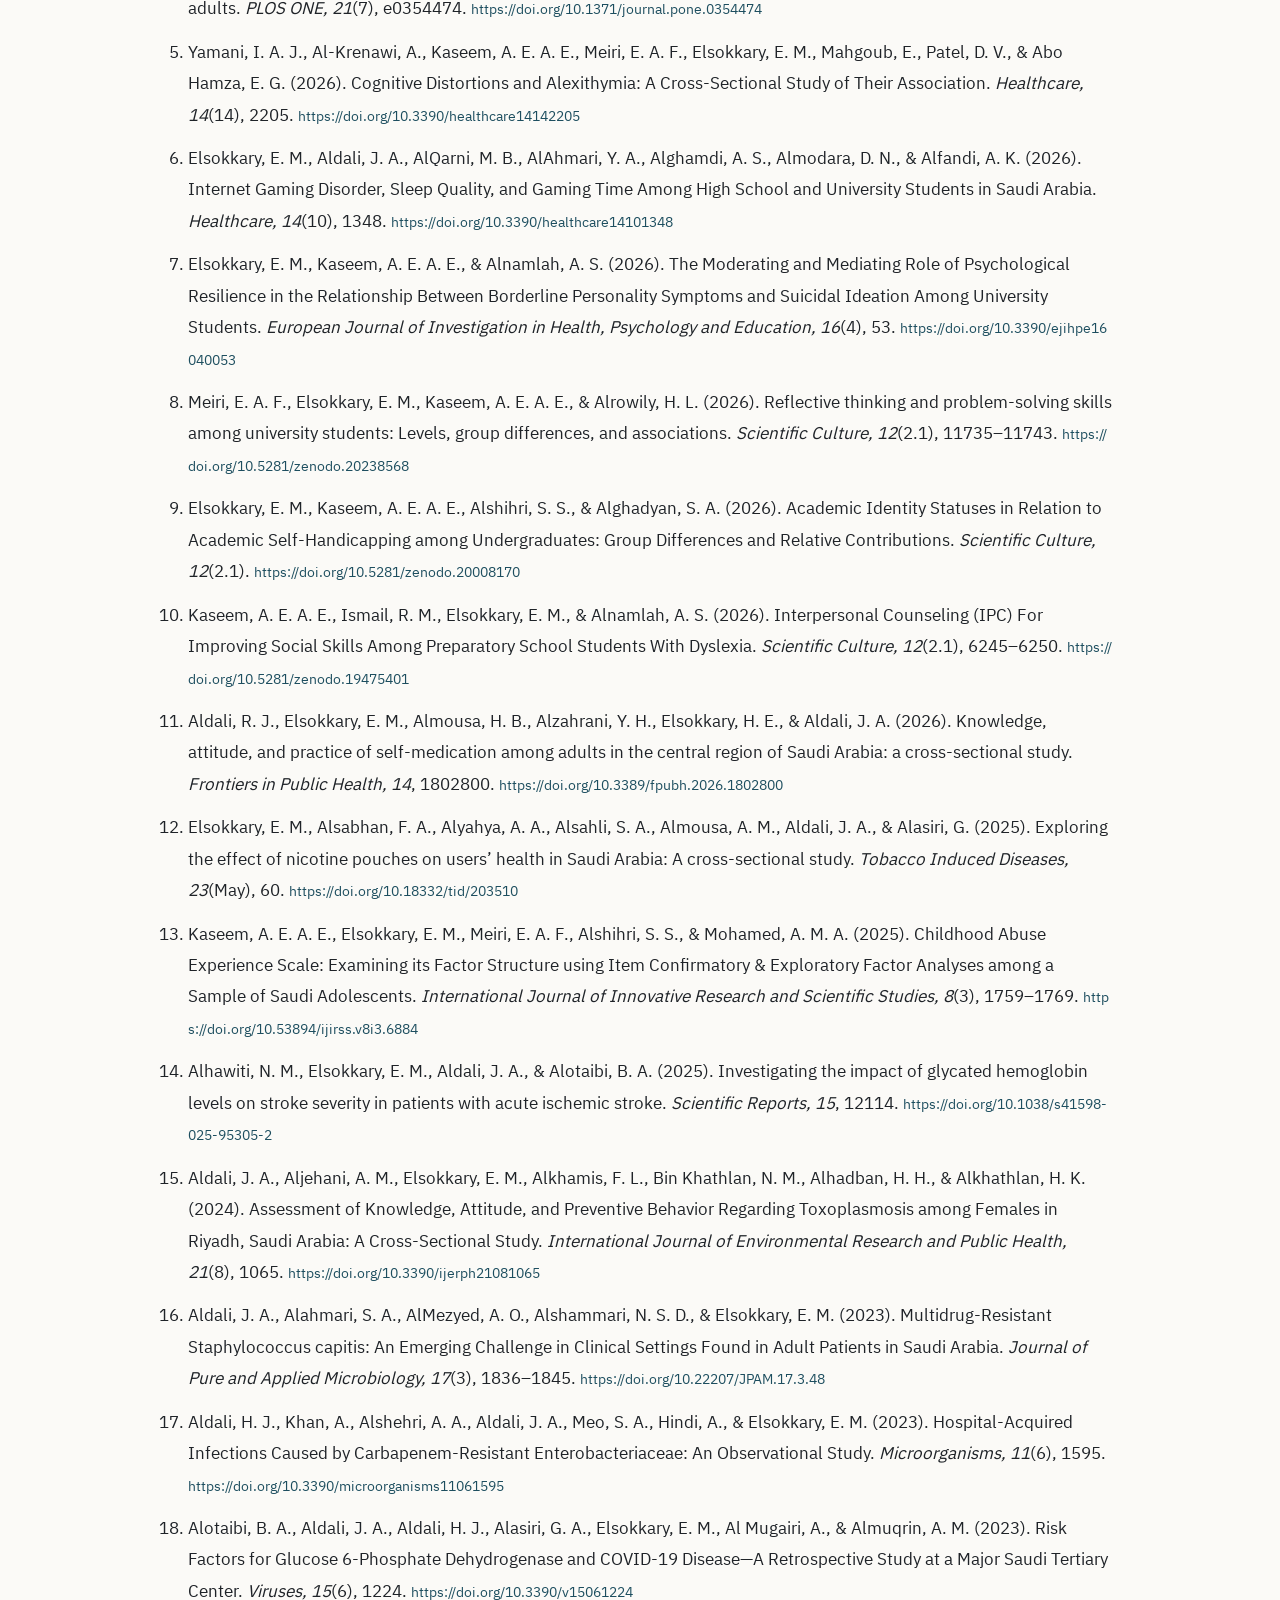
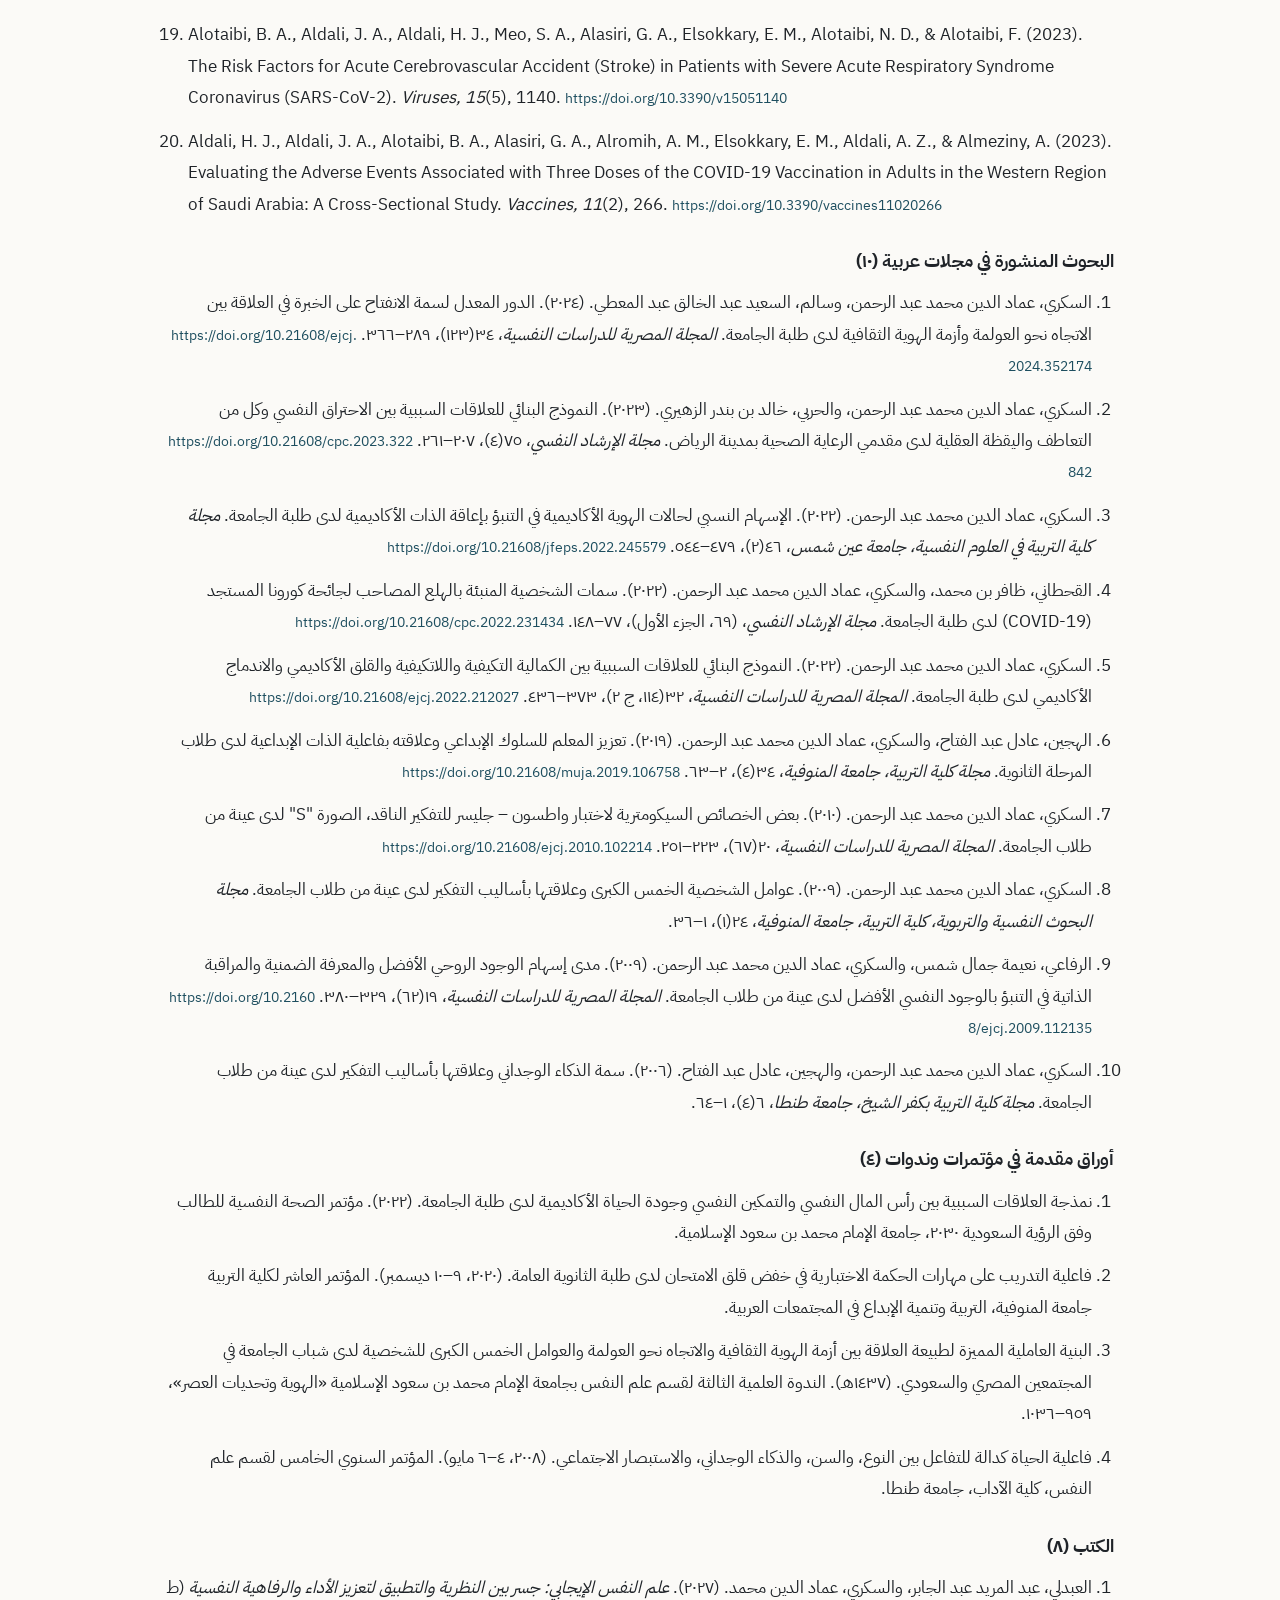
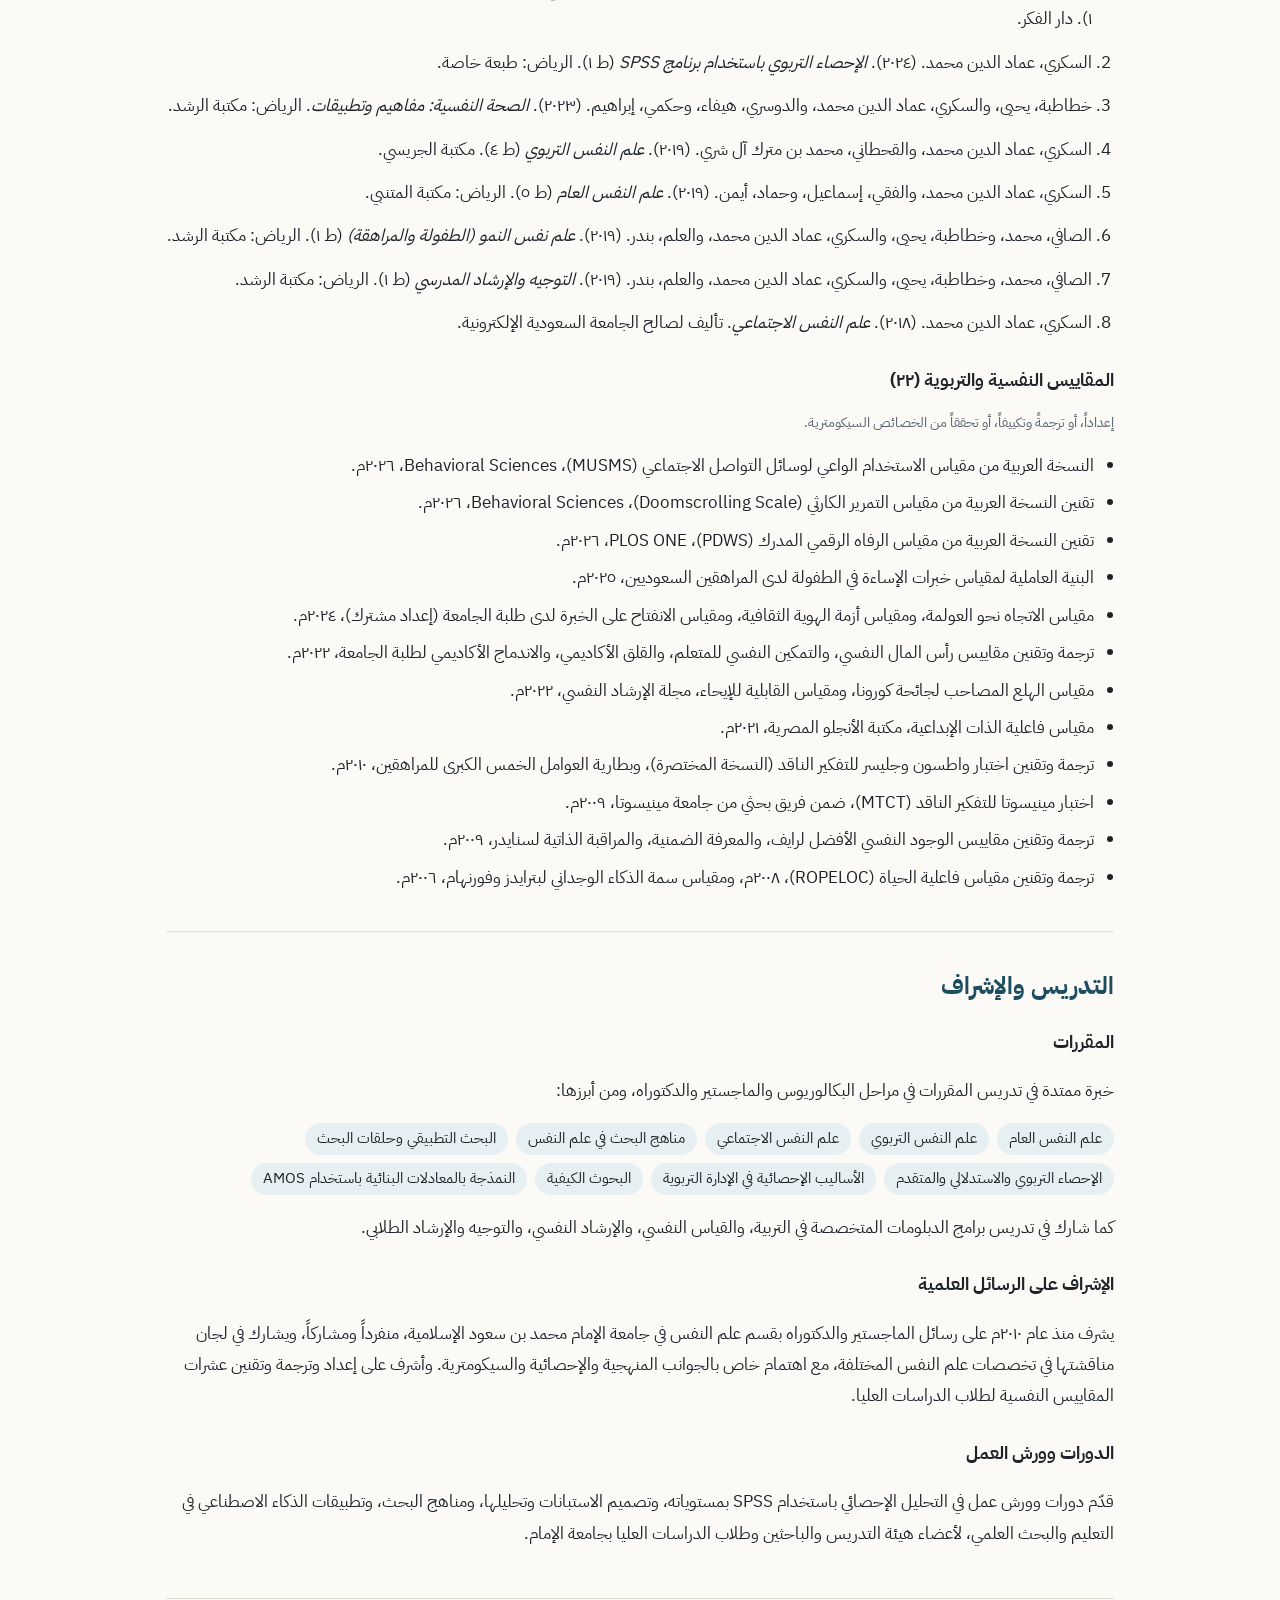
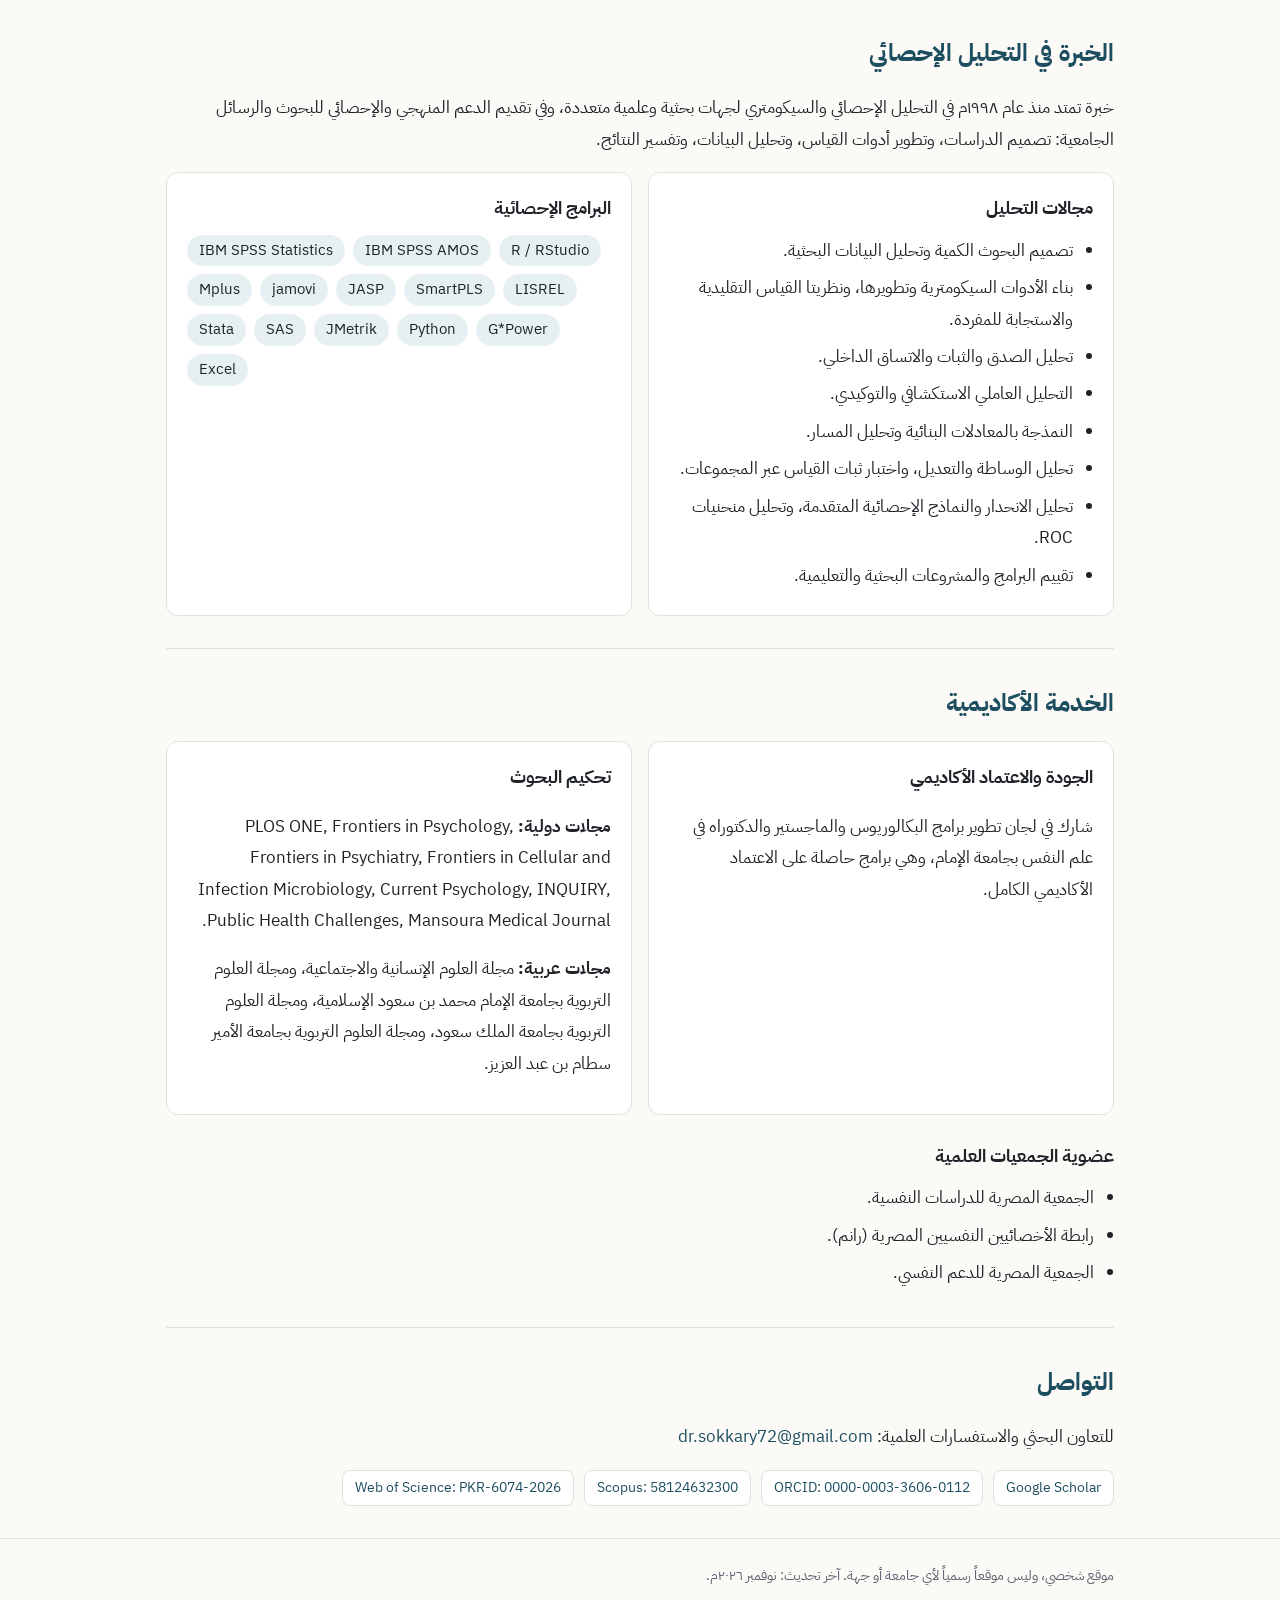
==== commit 9586e33a: "Add files via upload" ====
--- a/index.html
+++ b/index.html
@@ -31,7 +31,7 @@
 <main class="wrap">
 
 <div class="hero">
-  <div class="mono" aria-hidden="true">ع س</div>
+  <img class="photo" src="assets/photo.jpg" alt="د. عماد الدين محمد السكري" width="140" height="182">
   <div>
     <h1>د. عماد الدين محمد السكري</h1>
     <p class="role">عضو هيئة التدريس بقسم علم النفس، كلية العلوم الاجتماعية، جامعة الإمام محمد بن سعود الإسلامية، وقسم علم النفس التربوي، كلية التربية، جامعة المنوفية</p>
--- a/assets/style.css
+++ b/assets/style.css
@@ -55,6 +55,11 @@
   background: var(--accent); color: #fff; display: grid; place-items: center;
   font-size: 40px; font-weight: 700; flex: none;
 }
+.photo {
+  width: 140px; height: 182px; object-fit: cover; object-position: center top;
+  border-radius: 14px; border: 1px solid var(--border); flex: none;
+  box-shadow: 0 2px 10px rgba(0,0,0,.08);
+}
 .hero h1 { margin: 0 0 6px; font-size: 32px; line-height: 1.3; }
 .hero .role { margin: 0; color: var(--muted); max-width: 720px; }
 .hero .tag { margin: 10px 0 0; font-weight: 600; color: var(--accent); }
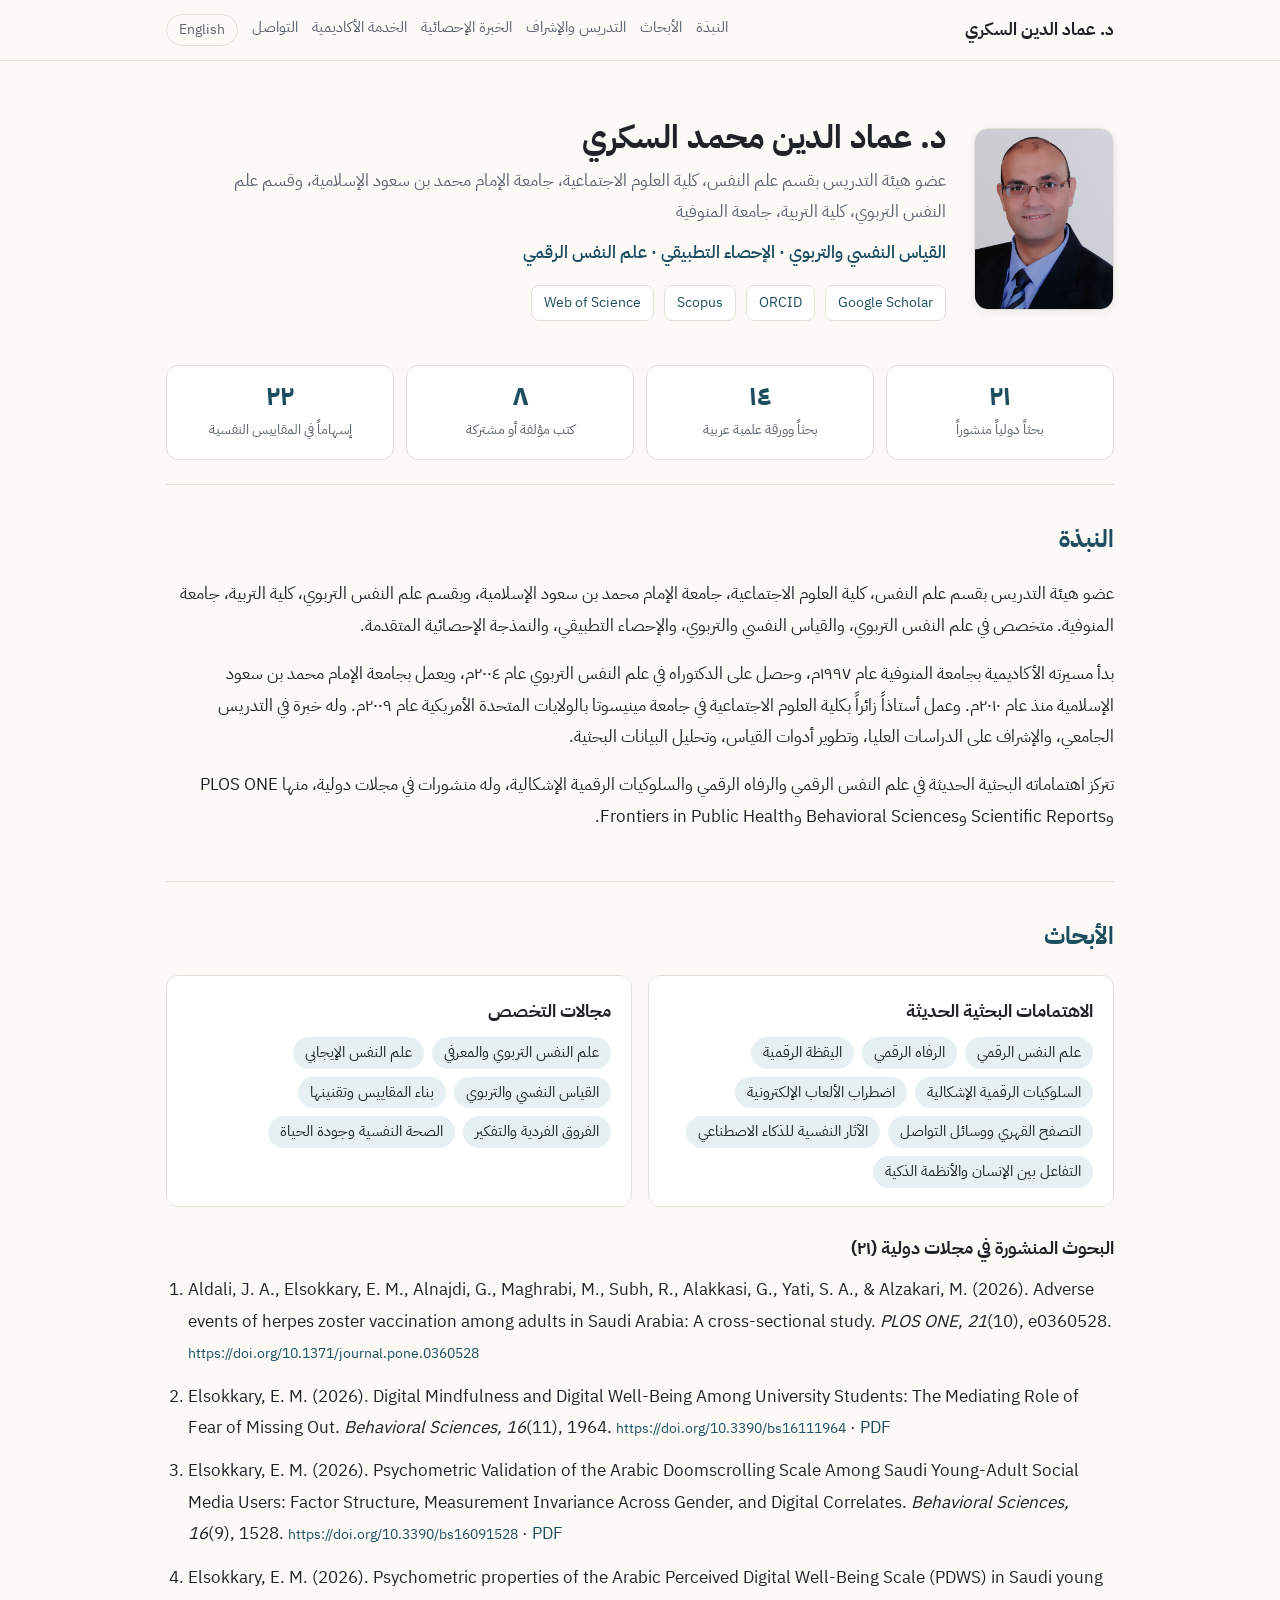
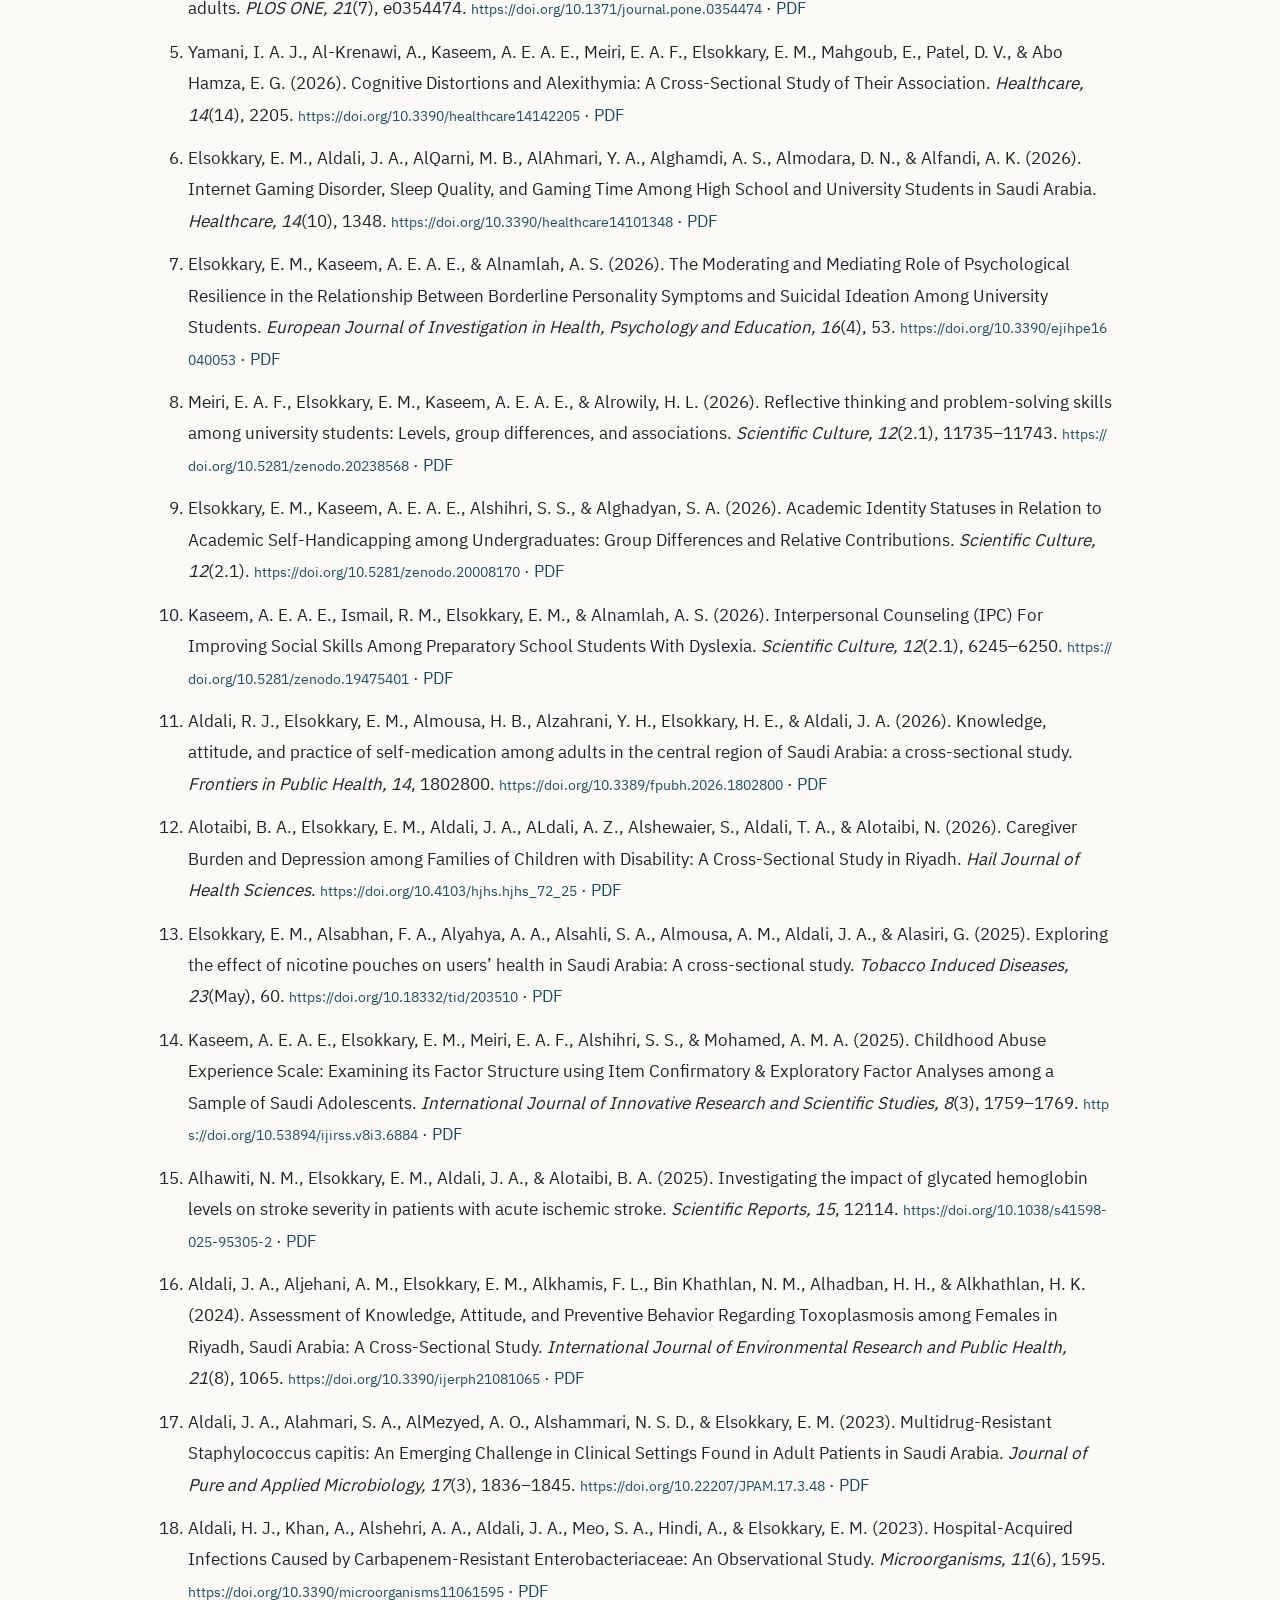
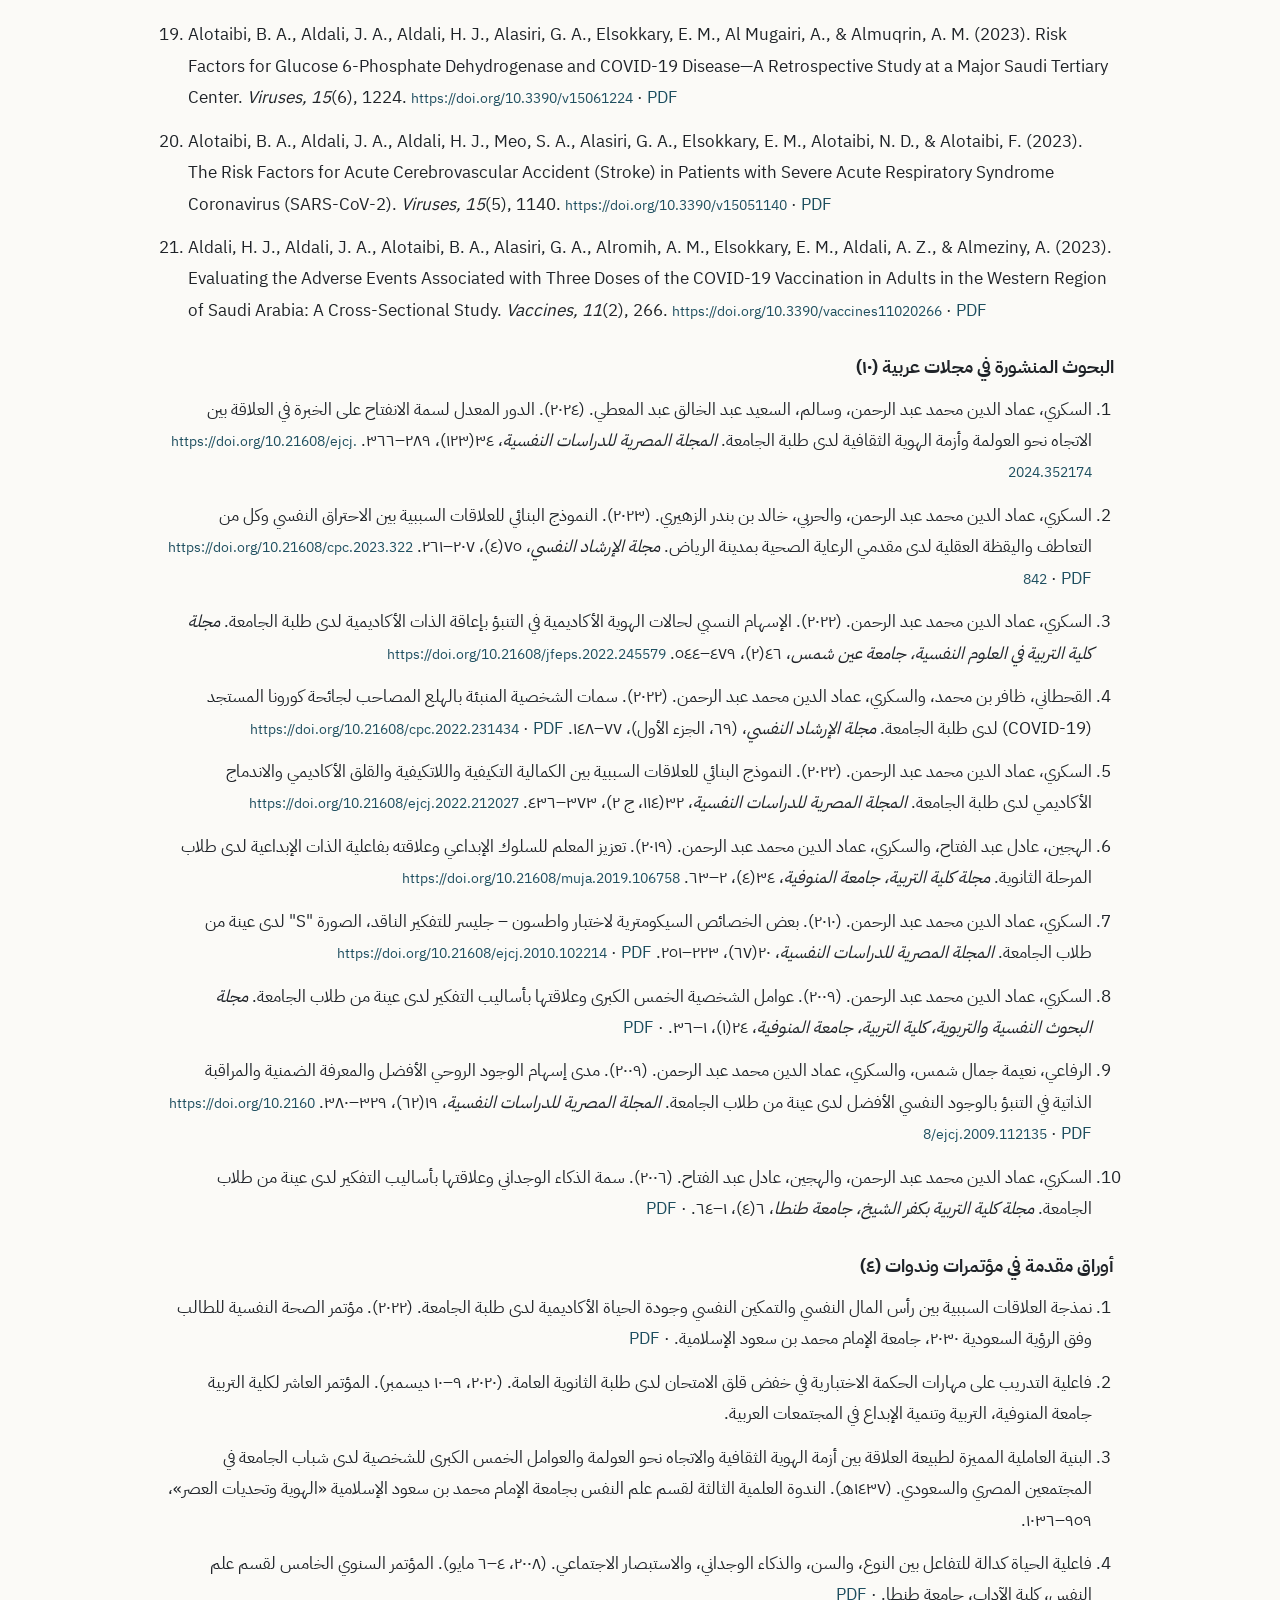
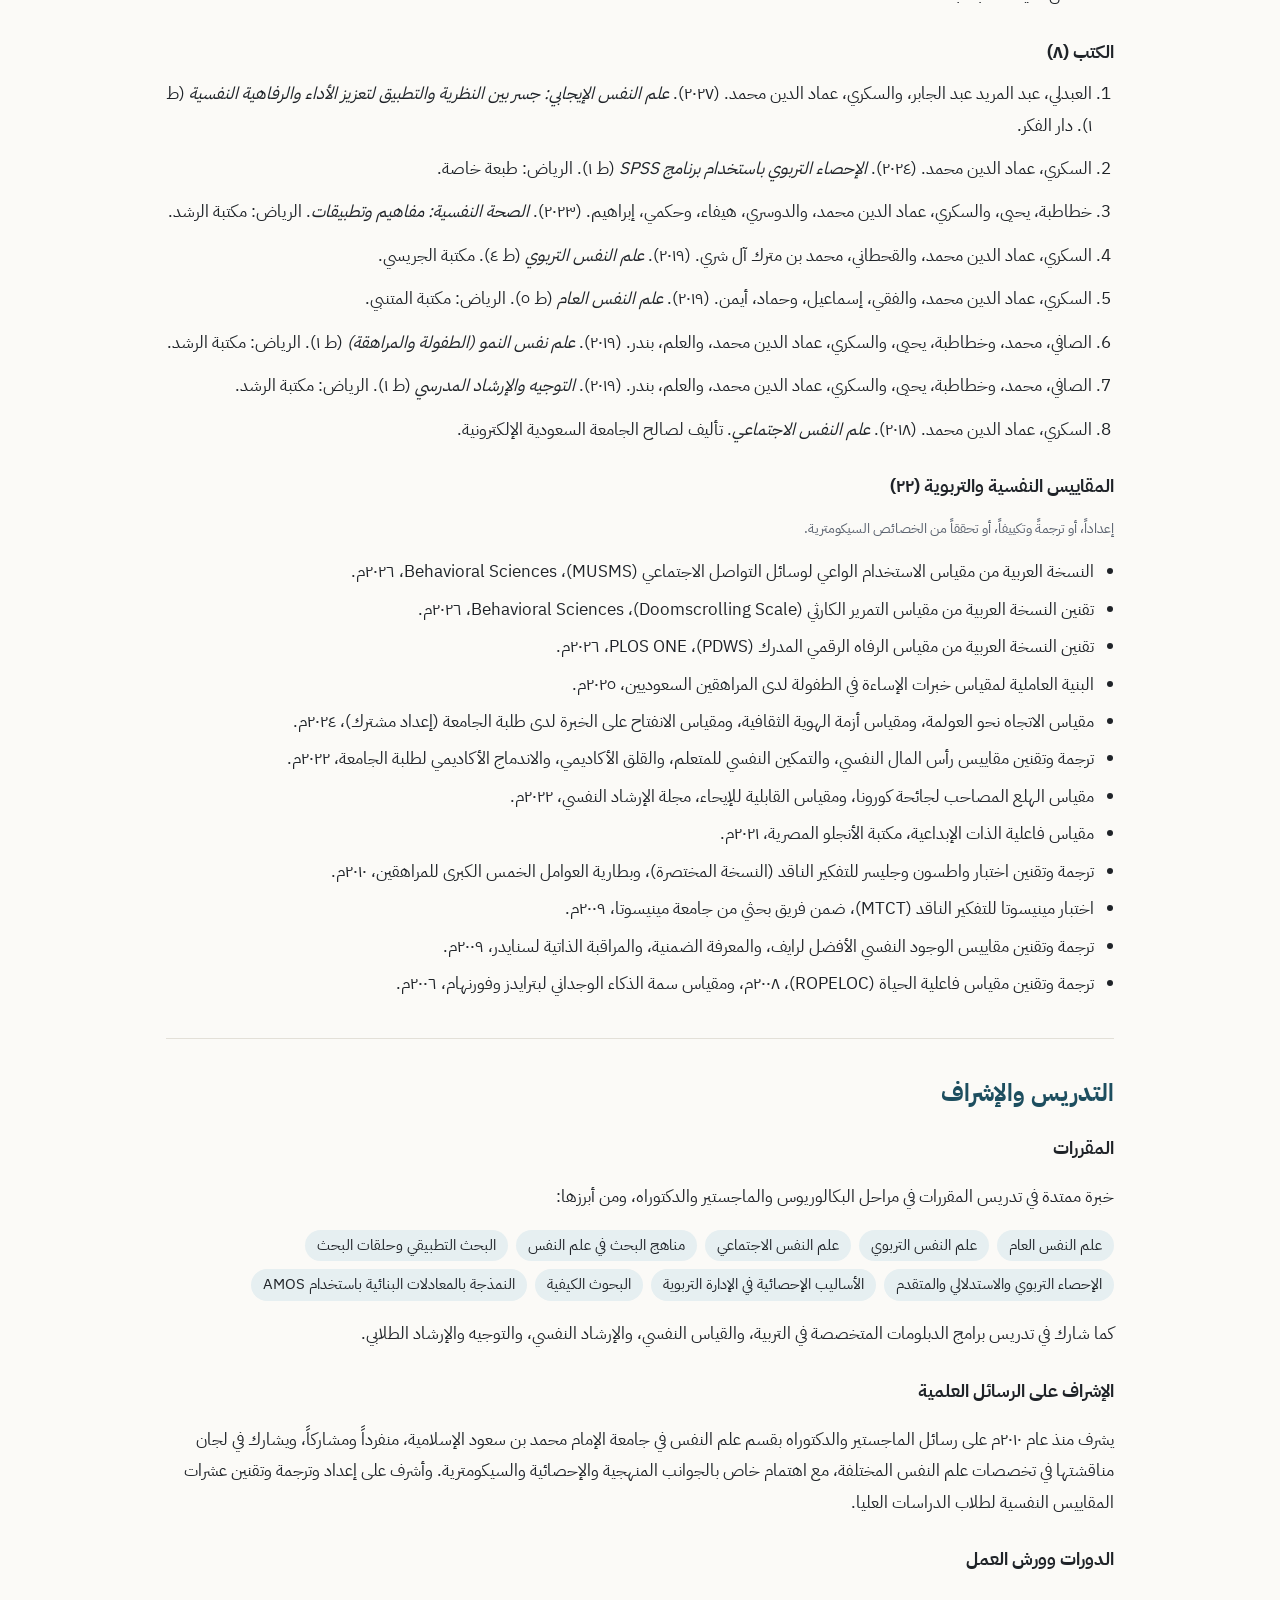
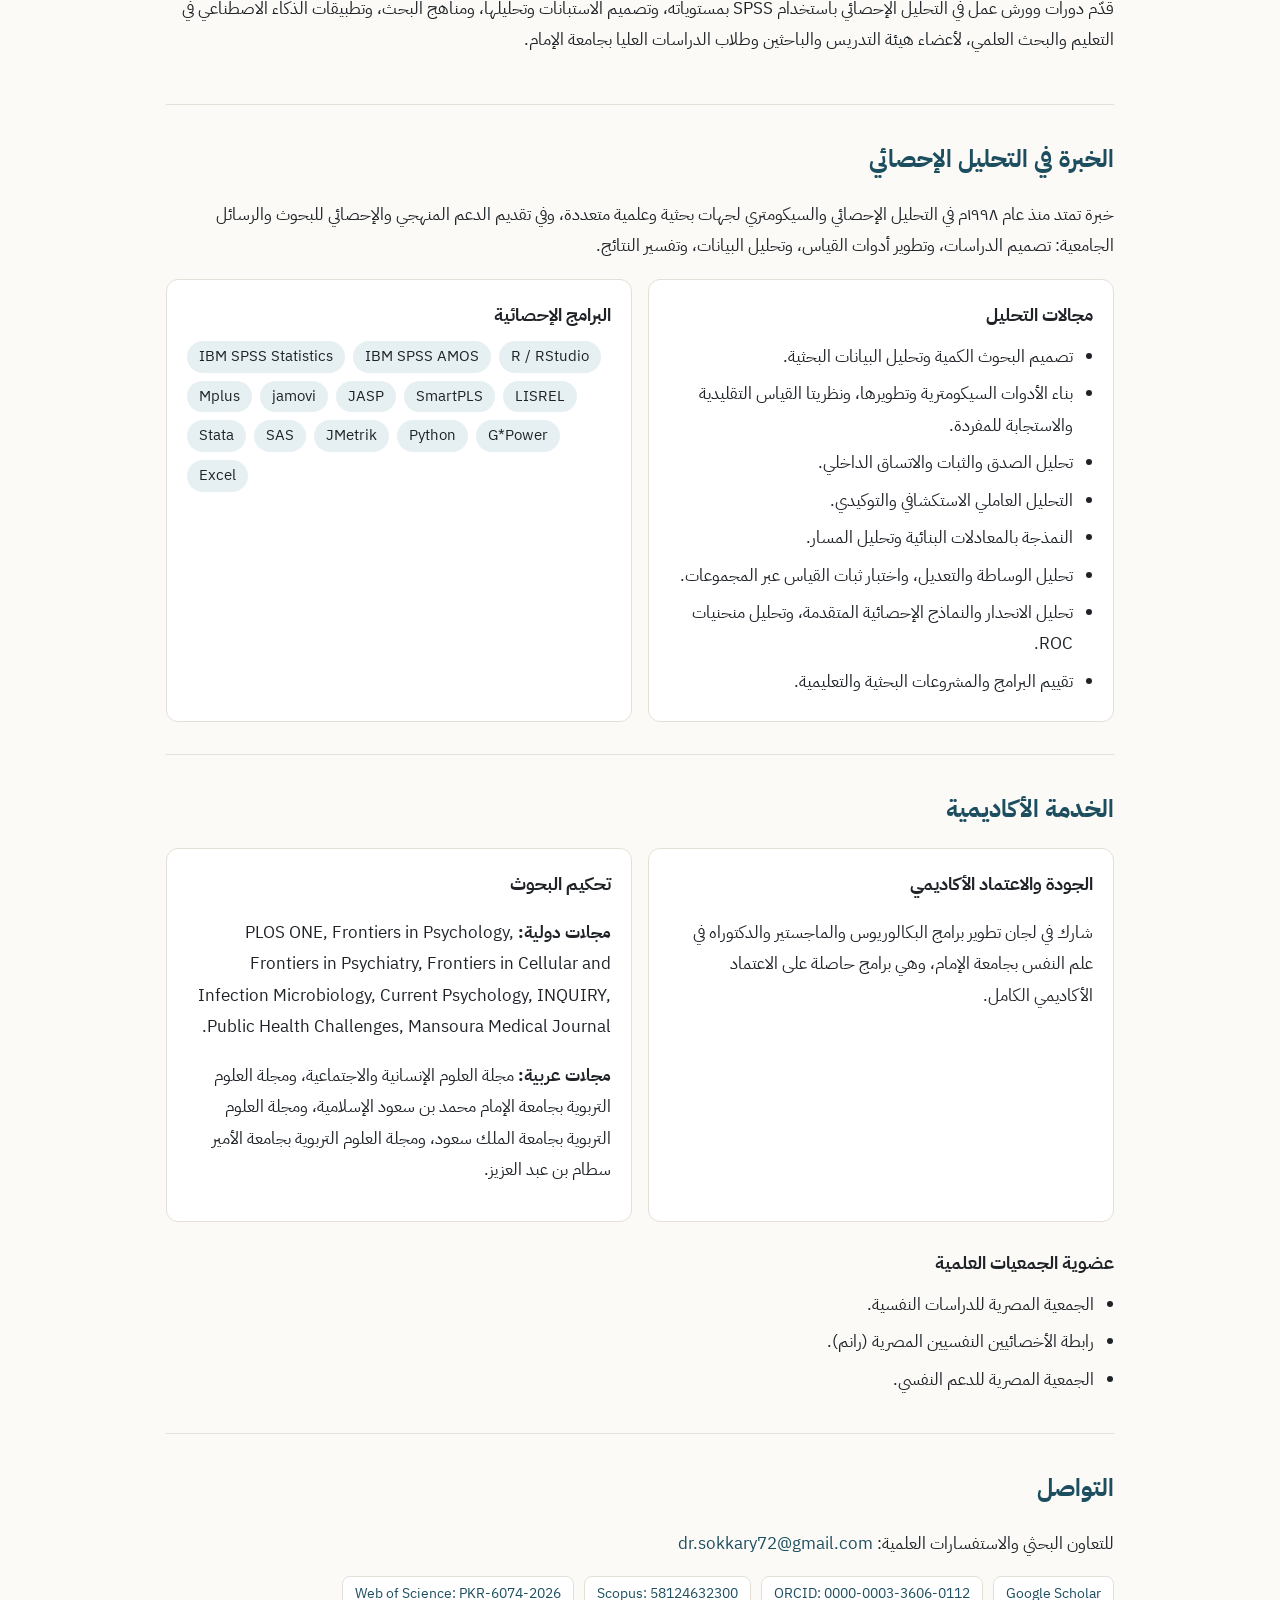
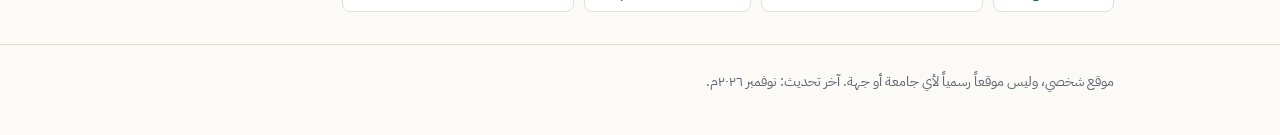
==== commit 4e5d4b44: "Add files via upload" ====
--- a/index.html
+++ b/index.html
@@ -46,7 +46,7 @@
 </div>
 
 <div class="stats">
-  <div class="stat"><b>٢٠</b><span>بحثاً دولياً منشوراً</span></div>
+  <div class="stat"><b>٢١</b><span>بحثاً دولياً منشوراً</span></div>
   <div class="stat"><b>١٤</b><span>بحثاً وورقة علمية عربية</span></div>
   <div class="stat"><b>٨</b><span>كتب مؤلفة أو مشتركة</span></div>
   <div class="stat"><b>٢٢</b><span>إسهاماً في المقاييس النفسية</span></div>
@@ -78,50 +78,51 @@
     </div>
   </div>
 
-  <h3>البحوث المنشورة في مجلات دولية (٢٠)</h3>
+  <h3>البحوث المنشورة في مجلات دولية (٢١)</h3>
   <ol class="pubs ltr" lang="en">
     <li>Aldali, J. A., Elsokkary, E. M., Alnajdi, G., Maghrabi, M., Subh, R., Alakkasi, G., Yati, S. A., &amp; Alzakari, M. (2026). Adverse events of herpes zoster vaccination among adults in Saudi Arabia: A cross-sectional study. <i>PLOS ONE, 21</i>(10), e0360528. <a class="doi" href="https://doi.org/10.1371/journal.pone.0360528">https://doi.org/10.1371/journal.pone.0360528</a></li>
-    <li>Elsokkary, E. M. (2026). Digital Mindfulness and Digital Well-Being Among University Students: The Mediating Role of Fear of Missing Out. <i>Behavioral Sciences, 16</i>(11), 1964. <a class="doi" href="https://doi.org/10.3390/bs16111964">https://doi.org/10.3390/bs16111964</a></li>
-    <li>Elsokkary, E. M. (2026). Psychometric Validation of the Arabic Doomscrolling Scale Among Saudi Young-Adult Social Media Users: Factor Structure, Measurement Invariance Across Gender, and Digital Correlates. <i>Behavioral Sciences, 16</i>(9), 1528. <a class="doi" href="https://doi.org/10.3390/bs16091528">https://doi.org/10.3390/bs16091528</a></li>
-    <li>Elsokkary, E. M. (2026). Psychometric properties of the Arabic Perceived Digital Well-Being Scale (PDWS) in Saudi young adults. <i>PLOS ONE, 21</i>(7), e0354474. <a class="doi" href="https://doi.org/10.1371/journal.pone.0354474">https://doi.org/10.1371/journal.pone.0354474</a></li>
-    <li>Yamani, I. A. J., Al-Krenawi, A., Kaseem, A. E. A. E., Meiri, E. A. F., Elsokkary, E. M., Mahgoub, E., Patel, D. V., &amp; Abo Hamza, E. G. (2026). Cognitive Distortions and Alexithymia: A Cross-Sectional Study of Their Association. <i>Healthcare, 14</i>(14), 2205. <a class="doi" href="https://doi.org/10.3390/healthcare14142205">https://doi.org/10.3390/healthcare14142205</a></li>
-    <li>Elsokkary, E. M., Aldali, J. A., AlQarni, M. B., AlAhmari, Y. A., Alghamdi, A. S., Almodara, D. N., &amp; Alfandi, A. K. (2026). Internet Gaming Disorder, Sleep Quality, and Gaming Time Among High School and University Students in Saudi Arabia. <i>Healthcare, 14</i>(10), 1348. <a class="doi" href="https://doi.org/10.3390/healthcare14101348">https://doi.org/10.3390/healthcare14101348</a></li>
-    <li>Elsokkary, E. M., Kaseem, A. E. A. E., &amp; Alnamlah, A. S. (2026). The Moderating and Mediating Role of Psychological Resilience in the Relationship Between Borderline Personality Symptoms and Suicidal Ideation Among University Students. <i>European Journal of Investigation in Health, Psychology and Education, 16</i>(4), 53. <a class="doi" href="https://doi.org/10.3390/ejihpe16040053">https://doi.org/10.3390/ejihpe16040053</a></li>
-    <li>Meiri, E. A. F., Elsokkary, E. M., Kaseem, A. E. A. E., &amp; Alrowily, H. L. (2026). Reflective thinking and problem-solving skills among university students: Levels, group differences, and associations. <i>Scientific Culture, 12</i>(2.1), 11735–11743. <a class="doi" href="https://doi.org/10.5281/zenodo.20238568">https://doi.org/10.5281/zenodo.20238568</a></li>
-    <li>Elsokkary, E. M., Kaseem, A. E. A. E., Alshihri, S. S., &amp; Alghadyan, S. A. (2026). Academic Identity Statuses in Relation to Academic Self-Handicapping among Undergraduates: Group Differences and Relative Contributions. <i>Scientific Culture, 12</i>(2.1). <a class="doi" href="https://doi.org/10.5281/zenodo.20008170">https://doi.org/10.5281/zenodo.20008170</a></li>
-    <li>Kaseem, A. E. A. E., Ismail, R. M., Elsokkary, E. M., &amp; Alnamlah, A. S. (2026). Interpersonal Counseling (IPC) For Improving Social Skills Among Preparatory School Students With Dyslexia. <i>Scientific Culture, 12</i>(2.1), 6245–6250. <a class="doi" href="https://doi.org/10.5281/zenodo.19475401">https://doi.org/10.5281/zenodo.19475401</a></li>
-    <li>Aldali, R. J., Elsokkary, E. M., Almousa, H. B., Alzahrani, Y. H., Elsokkary, H. E., &amp; Aldali, J. A. (2026). Knowledge, attitude, and practice of self-medication among adults in the central region of Saudi Arabia: a cross-sectional study. <i>Frontiers in Public Health, 14</i>, 1802800. <a class="doi" href="https://doi.org/10.3389/fpubh.2026.1802800">https://doi.org/10.3389/fpubh.2026.1802800</a></li>
-    <li>Elsokkary, E. M., Alsabhan, F. A., Alyahya, A. A., Alsahli, S. A., Almousa, A. M., Aldali, J. A., &amp; Alasiri, G. (2025). Exploring the effect of nicotine pouches on users’ health in Saudi Arabia: A cross-sectional study. <i>Tobacco Induced Diseases, 23</i>(May), 60. <a class="doi" href="https://doi.org/10.18332/tid/203510">https://doi.org/10.18332/tid/203510</a></li>
-    <li>Kaseem, A. E. A. E., Elsokkary, E. M., Meiri, E. A. F., Alshihri, S. S., &amp; Mohamed, A. M. A. (2025). Childhood Abuse Experience Scale: Examining its Factor Structure using Item Confirmatory &amp; Exploratory Factor Analyses among a Sample of Saudi Adolescents. <i>International Journal of Innovative Research and Scientific Studies, 8</i>(3), 1759–1769. <a class="doi" href="https://doi.org/10.53894/ijirss.v8i3.6884">https://doi.org/10.53894/ijirss.v8i3.6884</a></li>
-    <li>Alhawiti, N. M., Elsokkary, E. M., Aldali, J. A., &amp; Alotaibi, B. A. (2025). Investigating the impact of glycated hemoglobin levels on stroke severity in patients with acute ischemic stroke. <i>Scientific Reports, 15</i>, 12114. <a class="doi" href="https://doi.org/10.1038/s41598-025-95305-2">https://doi.org/10.1038/s41598-025-95305-2</a></li>
-    <li>Aldali, J. A., Aljehani, A. M., Elsokkary, E. M., Alkhamis, F. L., Bin Khathlan, N. M., Alhadban, H. H., &amp; Alkhathlan, H. K. (2024). Assessment of Knowledge, Attitude, and Preventive Behavior Regarding Toxoplasmosis among Females in Riyadh, Saudi Arabia: A Cross-Sectional Study. <i>International Journal of Environmental Research and Public Health, 21</i>(8), 1065. <a class="doi" href="https://doi.org/10.3390/ijerph21081065">https://doi.org/10.3390/ijerph21081065</a></li>
-    <li>Aldali, J. A., Alahmari, S. A., AlMezyed, A. O., Alshammari, N. S. D., &amp; Elsokkary, E. M. (2023). Multidrug-Resistant Staphylococcus capitis: An Emerging Challenge in Clinical Settings Found in Adult Patients in Saudi Arabia. <i>Journal of Pure and Applied Microbiology, 17</i>(3), 1836–1845. <a class="doi" href="https://doi.org/10.22207/JPAM.17.3.48">https://doi.org/10.22207/JPAM.17.3.48</a></li>
-    <li>Aldali, H. J., Khan, A., Alshehri, A. A., Aldali, J. A., Meo, S. A., Hindi, A., &amp; Elsokkary, E. M. (2023). Hospital-Acquired Infections Caused by Carbapenem-Resistant Enterobacteriaceae: An Observational Study. <i>Microorganisms, 11</i>(6), 1595. <a class="doi" href="https://doi.org/10.3390/microorganisms11061595">https://doi.org/10.3390/microorganisms11061595</a></li>
-    <li>Alotaibi, B. A., Aldali, J. A., Aldali, H. J., Alasiri, G. A., Elsokkary, E. M., Al Mugairi, A., &amp; Almuqrin, A. M. (2023). Risk Factors for Glucose 6-Phosphate Dehydrogenase and COVID-19 Disease—A Retrospective Study at a Major Saudi Tertiary Center. <i>Viruses, 15</i>(6), 1224. <a class="doi" href="https://doi.org/10.3390/v15061224">https://doi.org/10.3390/v15061224</a></li>
-    <li>Alotaibi, B. A., Aldali, J. A., Aldali, H. J., Meo, S. A., Alasiri, G. A., Elsokkary, E. M., Alotaibi, N. D., &amp; Alotaibi, F. (2023). The Risk Factors for Acute Cerebrovascular Accident (Stroke) in Patients with Severe Acute Respiratory Syndrome Coronavirus (SARS-CoV-2). <i>Viruses, 15</i>(5), 1140. <a class="doi" href="https://doi.org/10.3390/v15051140">https://doi.org/10.3390/v15051140</a></li>
-    <li>Aldali, H. J., Aldali, J. A., Alotaibi, B. A., Alasiri, G. A., Alromih, A. M., Elsokkary, E. M., Aldali, A. Z., &amp; Almeziny, A. (2023). Evaluating the Adverse Events Associated with Three Doses of the COVID-19 Vaccination in Adults in the Western Region of Saudi Arabia: A Cross-Sectional Study. <i>Vaccines, 11</i>(2), 266. <a class="doi" href="https://doi.org/10.3390/vaccines11020266">https://doi.org/10.3390/vaccines11020266</a></li>
+    <li>Elsokkary, E. M. (2026). Digital Mindfulness and Digital Well-Being Among University Students: The Mediating Role of Fear of Missing Out. <i>Behavioral Sciences, 16</i>(11), 1964. <a class="doi" href="https://doi.org/10.3390/bs16111964">https://doi.org/10.3390/bs16111964</a> · <a class="pdf" href="papers/bs16111964.pdf" target="_blank" rel="noopener">PDF</a></li>
+    <li>Elsokkary, E. M. (2026). Psychometric Validation of the Arabic Doomscrolling Scale Among Saudi Young-Adult Social Media Users: Factor Structure, Measurement Invariance Across Gender, and Digital Correlates. <i>Behavioral Sciences, 16</i>(9), 1528. <a class="doi" href="https://doi.org/10.3390/bs16091528">https://doi.org/10.3390/bs16091528</a> · <a class="pdf" href="papers/bs16091528.pdf" target="_blank" rel="noopener">PDF</a></li>
+    <li>Elsokkary, E. M. (2026). Psychometric properties of the Arabic Perceived Digital Well-Being Scale (PDWS) in Saudi young adults. <i>PLOS ONE, 21</i>(7), e0354474. <a class="doi" href="https://doi.org/10.1371/journal.pone.0354474">https://doi.org/10.1371/journal.pone.0354474</a> · <a class="pdf" href="papers/journal-pone-0354474.pdf" target="_blank" rel="noopener">PDF</a></li>
+    <li>Yamani, I. A. J., Al-Krenawi, A., Kaseem, A. E. A. E., Meiri, E. A. F., Elsokkary, E. M., Mahgoub, E., Patel, D. V., &amp; Abo Hamza, E. G. (2026). Cognitive Distortions and Alexithymia: A Cross-Sectional Study of Their Association. <i>Healthcare, 14</i>(14), 2205. <a class="doi" href="https://doi.org/10.3390/healthcare14142205">https://doi.org/10.3390/healthcare14142205</a> · <a class="pdf" href="papers/healthcare14142205.pdf" target="_blank" rel="noopener">PDF</a></li>
+    <li>Elsokkary, E. M., Aldali, J. A., AlQarni, M. B., AlAhmari, Y. A., Alghamdi, A. S., Almodara, D. N., &amp; Alfandi, A. K. (2026). Internet Gaming Disorder, Sleep Quality, and Gaming Time Among High School and University Students in Saudi Arabia. <i>Healthcare, 14</i>(10), 1348. <a class="doi" href="https://doi.org/10.3390/healthcare14101348">https://doi.org/10.3390/healthcare14101348</a> · <a class="pdf" href="papers/healthcare14101348.pdf" target="_blank" rel="noopener">PDF</a></li>
+    <li>Elsokkary, E. M., Kaseem, A. E. A. E., &amp; Alnamlah, A. S. (2026). The Moderating and Mediating Role of Psychological Resilience in the Relationship Between Borderline Personality Symptoms and Suicidal Ideation Among University Students. <i>European Journal of Investigation in Health, Psychology and Education, 16</i>(4), 53. <a class="doi" href="https://doi.org/10.3390/ejihpe16040053">https://doi.org/10.3390/ejihpe16040053</a> · <a class="pdf" href="papers/ejihpe16040053.pdf" target="_blank" rel="noopener">PDF</a></li>
+    <li>Meiri, E. A. F., Elsokkary, E. M., Kaseem, A. E. A. E., &amp; Alrowily, H. L. (2026). Reflective thinking and problem-solving skills among university students: Levels, group differences, and associations. <i>Scientific Culture, 12</i>(2.1), 11735–11743. <a class="doi" href="https://doi.org/10.5281/zenodo.20238568">https://doi.org/10.5281/zenodo.20238568</a> · <a class="pdf" href="papers/zenodo-20238568.pdf" target="_blank" rel="noopener">PDF</a></li>
+    <li>Elsokkary, E. M., Kaseem, A. E. A. E., Alshihri, S. S., &amp; Alghadyan, S. A. (2026). Academic Identity Statuses in Relation to Academic Self-Handicapping among Undergraduates: Group Differences and Relative Contributions. <i>Scientific Culture, 12</i>(2.1). <a class="doi" href="https://doi.org/10.5281/zenodo.20008170">https://doi.org/10.5281/zenodo.20008170</a> · <a class="pdf" href="papers/zenodo-20008170.pdf" target="_blank" rel="noopener">PDF</a></li>
+    <li>Kaseem, A. E. A. E., Ismail, R. M., Elsokkary, E. M., &amp; Alnamlah, A. S. (2026). Interpersonal Counseling (IPC) For Improving Social Skills Among Preparatory School Students With Dyslexia. <i>Scientific Culture, 12</i>(2.1), 6245–6250. <a class="doi" href="https://doi.org/10.5281/zenodo.19475401">https://doi.org/10.5281/zenodo.19475401</a> · <a class="pdf" href="papers/zenodo-19475401.pdf" target="_blank" rel="noopener">PDF</a></li>
+    <li>Aldali, R. J., Elsokkary, E. M., Almousa, H. B., Alzahrani, Y. H., Elsokkary, H. E., &amp; Aldali, J. A. (2026). Knowledge, attitude, and practice of self-medication among adults in the central region of Saudi Arabia: a cross-sectional study. <i>Frontiers in Public Health, 14</i>, 1802800. <a class="doi" href="https://doi.org/10.3389/fpubh.2026.1802800">https://doi.org/10.3389/fpubh.2026.1802800</a> · <a class="pdf" href="papers/fpubh-2026-1802800.pdf" target="_blank" rel="noopener">PDF</a></li>
+    <li>Alotaibi, B. A., Elsokkary, E. M., Aldali, J. A., ALdali, A. Z., Alshewaier, S., Aldali, T. A., &amp; Alotaibi, N. (2026). Caregiver Burden and Depression among Families of Children with Disability: A Cross-Sectional Study in Riyadh. <i>Hail Journal of Health Sciences</i>. <a class="doi" href="https://doi.org/10.4103/hjhs.hjhs_72_25">https://doi.org/10.4103/hjhs.hjhs_72_25</a> · <a class="pdf" href="papers/hjhs-hjhs-72-25.pdf" target="_blank" rel="noopener">PDF</a></li>
+    <li>Elsokkary, E. M., Alsabhan, F. A., Alyahya, A. A., Alsahli, S. A., Almousa, A. M., Aldali, J. A., &amp; Alasiri, G. (2025). Exploring the effect of nicotine pouches on users’ health in Saudi Arabia: A cross-sectional study. <i>Tobacco Induced Diseases, 23</i>(May), 60. <a class="doi" href="https://doi.org/10.18332/tid/203510">https://doi.org/10.18332/tid/203510</a> · <a class="pdf" href="papers/tid-203510.pdf" target="_blank" rel="noopener">PDF</a></li>
+    <li>Kaseem, A. E. A. E., Elsokkary, E. M., Meiri, E. A. F., Alshihri, S. S., &amp; Mohamed, A. M. A. (2025). Childhood Abuse Experience Scale: Examining its Factor Structure using Item Confirmatory &amp; Exploratory Factor Analyses among a Sample of Saudi Adolescents. <i>International Journal of Innovative Research and Scientific Studies, 8</i>(3), 1759–1769. <a class="doi" href="https://doi.org/10.53894/ijirss.v8i3.6884">https://doi.org/10.53894/ijirss.v8i3.6884</a> · <a class="pdf" href="papers/ijirss-v8i3-6884.pdf" target="_blank" rel="noopener">PDF</a></li>
+    <li>Alhawiti, N. M., Elsokkary, E. M., Aldali, J. A., &amp; Alotaibi, B. A. (2025). Investigating the impact of glycated hemoglobin levels on stroke severity in patients with acute ischemic stroke. <i>Scientific Reports, 15</i>, 12114. <a class="doi" href="https://doi.org/10.1038/s41598-025-95305-2">https://doi.org/10.1038/s41598-025-95305-2</a> · <a class="pdf" href="papers/s41598-025-95305-2.pdf" target="_blank" rel="noopener">PDF</a></li>
+    <li>Aldali, J. A., Aljehani, A. M., Elsokkary, E. M., Alkhamis, F. L., Bin Khathlan, N. M., Alhadban, H. H., &amp; Alkhathlan, H. K. (2024). Assessment of Knowledge, Attitude, and Preventive Behavior Regarding Toxoplasmosis among Females in Riyadh, Saudi Arabia: A Cross-Sectional Study. <i>International Journal of Environmental Research and Public Health, 21</i>(8), 1065. <a class="doi" href="https://doi.org/10.3390/ijerph21081065">https://doi.org/10.3390/ijerph21081065</a> · <a class="pdf" href="papers/ijerph21081065.pdf" target="_blank" rel="noopener">PDF</a></li>
+    <li>Aldali, J. A., Alahmari, S. A., AlMezyed, A. O., Alshammari, N. S. D., &amp; Elsokkary, E. M. (2023). Multidrug-Resistant Staphylococcus capitis: An Emerging Challenge in Clinical Settings Found in Adult Patients in Saudi Arabia. <i>Journal of Pure and Applied Microbiology, 17</i>(3), 1836–1845. <a class="doi" href="https://doi.org/10.22207/JPAM.17.3.48">https://doi.org/10.22207/JPAM.17.3.48</a> · <a class="pdf" href="papers/jpam-17-3-48.pdf" target="_blank" rel="noopener">PDF</a></li>
+    <li>Aldali, H. J., Khan, A., Alshehri, A. A., Aldali, J. A., Meo, S. A., Hindi, A., &amp; Elsokkary, E. M. (2023). Hospital-Acquired Infections Caused by Carbapenem-Resistant Enterobacteriaceae: An Observational Study. <i>Microorganisms, 11</i>(6), 1595. <a class="doi" href="https://doi.org/10.3390/microorganisms11061595">https://doi.org/10.3390/microorganisms11061595</a> · <a class="pdf" href="papers/microorganisms11061595.pdf" target="_blank" rel="noopener">PDF</a></li>
+    <li>Alotaibi, B. A., Aldali, J. A., Aldali, H. J., Alasiri, G. A., Elsokkary, E. M., Al Mugairi, A., &amp; Almuqrin, A. M. (2023). Risk Factors for Glucose 6-Phosphate Dehydrogenase and COVID-19 Disease—A Retrospective Study at a Major Saudi Tertiary Center. <i>Viruses, 15</i>(6), 1224. <a class="doi" href="https://doi.org/10.3390/v15061224">https://doi.org/10.3390/v15061224</a> · <a class="pdf" href="papers/v15061224.pdf" target="_blank" rel="noopener">PDF</a></li>
+    <li>Alotaibi, B. A., Aldali, J. A., Aldali, H. J., Meo, S. A., Alasiri, G. A., Elsokkary, E. M., Alotaibi, N. D., &amp; Alotaibi, F. (2023). The Risk Factors for Acute Cerebrovascular Accident (Stroke) in Patients with Severe Acute Respiratory Syndrome Coronavirus (SARS-CoV-2). <i>Viruses, 15</i>(5), 1140. <a class="doi" href="https://doi.org/10.3390/v15051140">https://doi.org/10.3390/v15051140</a> · <a class="pdf" href="papers/v15051140.pdf" target="_blank" rel="noopener">PDF</a></li>
+    <li>Aldali, H. J., Aldali, J. A., Alotaibi, B. A., Alasiri, G. A., Alromih, A. M., Elsokkary, E. M., Aldali, A. Z., &amp; Almeziny, A. (2023). Evaluating the Adverse Events Associated with Three Doses of the COVID-19 Vaccination in Adults in the Western Region of Saudi Arabia: A Cross-Sectional Study. <i>Vaccines, 11</i>(2), 266. <a class="doi" href="https://doi.org/10.3390/vaccines11020266">https://doi.org/10.3390/vaccines11020266</a> · <a class="pdf" href="papers/vaccines11020266.pdf" target="_blank" rel="noopener">PDF</a></li>
   </ol>
 
   <h3>البحوث المنشورة في مجلات عربية (١٠)</h3>
   <ol class="pubs">
     <li>السكري، عماد الدين محمد عبد الرحمن، وسالم، السعيد عبد الخالق عبد المعطي. (٢٠٢٤). الدور المعدل لسمة الانفتاح على الخبرة في العلاقة بين الاتجاه نحو العولمة وأزمة الهوية الثقافية لدى طلبة الجامعة. <i>المجلة المصرية للدراسات النفسية</i>، ٣٤(١٢٣)، ٢٨٩–٣٦٦. <a class="doi" href="https://doi.org/10.21608/ejcj.2024.352174">https://doi.org/10.21608/ejcj.2024.352174</a></li>
-    <li>السكري، عماد الدين محمد عبد الرحمن، والحربي، خالد بن بندر الزهيري. (٢٠٢٣). النموذج البنائي للعلاقات السببية بين الاحتراق النفسي وكل من التعاطف واليقظة العقلية لدى مقدمي الرعاية الصحية بمدينة الرياض. <i>مجلة الإرشاد النفسي</i>، ٧٥(٤)، ٢٠٧–٢٦١. <a class="doi" href="https://doi.org/10.21608/cpc.2023.322842">https://doi.org/10.21608/cpc.2023.322842</a></li>
+    <li>السكري، عماد الدين محمد عبد الرحمن، والحربي، خالد بن بندر الزهيري. (٢٠٢٣). النموذج البنائي للعلاقات السببية بين الاحتراق النفسي وكل من التعاطف واليقظة العقلية لدى مقدمي الرعاية الصحية بمدينة الرياض. <i>مجلة الإرشاد النفسي</i>، ٧٥(٤)، ٢٠٧–٢٦١. <a class="doi" href="https://doi.org/10.21608/cpc.2023.322842">https://doi.org/10.21608/cpc.2023.322842</a> · <a class="pdf" href="papers/ar-2023-khalid.pdf" target="_blank" rel="noopener">PDF</a></li>
     <li>السكري، عماد الدين محمد عبد الرحمن. (٢٠٢٢). الإسهام النسبي لحالات الهوية الأكاديمية في التنبؤ بإعاقة الذات الأكاديمية لدى طلبة الجامعة. <i>مجلة كلية التربية في العلوم النفسية، جامعة عين شمس</i>، ٤٦(٢)، ٤٧٩–٥٤٤. <a class="doi" href="https://doi.org/10.21608/jfeps.2022.245579">https://doi.org/10.21608/jfeps.2022.245579</a></li>
-    <li>القحطاني، ظافر بن محمد، والسكري، عماد الدين محمد عبد الرحمن. (٢٠٢٢). سمات الشخصية المنبئة بالهلع المصاحب لجائحة كورونا المستجد (COVID-19) لدى طلبة الجامعة. <i>مجلة الإرشاد النفسي</i>، (٦٩، الجزء الأول)، ٧٧–١٤٨. <a class="doi" href="https://doi.org/10.21608/cpc.2022.231434">https://doi.org/10.21608/cpc.2022.231434</a></li>
+    <li>القحطاني، ظافر بن محمد، والسكري، عماد الدين محمد عبد الرحمن. (٢٠٢٢). سمات الشخصية المنبئة بالهلع المصاحب لجائحة كورونا المستجد (COVID-19) لدى طلبة الجامعة. <i>مجلة الإرشاد النفسي</i>، (٦٩، الجزء الأول)، ٧٧–١٤٨. <a class="doi" href="https://doi.org/10.21608/cpc.2022.231434">https://doi.org/10.21608/cpc.2022.231434</a> · <a class="pdf" href="papers/ar-2022-dhafer.pdf" target="_blank" rel="noopener">PDF</a></li>
     <li>السكري، عماد الدين محمد عبد الرحمن. (٢٠٢٢). النموذج البنائي للعلاقات السببية بين الكمالية التكيفية واللاتكيفية والقلق الأكاديمي والاندماج الأكاديمي لدى طلبة الجامعة. <i>المجلة المصرية للدراسات النفسية</i>، ٣٢(١١٤، ج ٢)، ٣٧٣–٤٣٦. <a class="doi" href="https://doi.org/10.21608/ejcj.2022.212027">https://doi.org/10.21608/ejcj.2022.212027</a></li>
     <li>الهجين، عادل عبد الفتاح، والسكري، عماد الدين محمد عبد الرحمن. (٢٠١٩). تعزيز المعلم للسلوك الإبداعي وعلاقته بفاعلية الذات الإبداعية لدى طلاب المرحلة الثانوية. <i>مجلة كلية التربية، جامعة المنوفية</i>، ٣٤(٤)، ٢–٦٣. <a class="doi" href="https://doi.org/10.21608/muja.2019.106758">https://doi.org/10.21608/muja.2019.106758</a></li>
-    <li>السكري، عماد الدين محمد عبد الرحمن. (٢٠١٠). بعض الخصائص السيكومترية لاختبار واطسون – جليسر للتفكير الناقد، الصورة "S" لدى عينة من طلاب الجامعة. <i>المجلة المصرية للدراسات النفسية</i>، ٢٠(٦٧)، ٢٢٣–٢٥١. <a class="doi" href="https://doi.org/10.21608/ejcj.2010.102214">https://doi.org/10.21608/ejcj.2010.102214</a></li>
-    <li>السكري، عماد الدين محمد عبد الرحمن. (٢٠٠٩). عوامل الشخصية الخمس الكبرى وعلاقتها بأساليب التفكير لدى عينة من طلاب الجامعة. <i>مجلة البحوث النفسية والتربوية، كلية التربية، جامعة المنوفية</i>، ٢٤(١)، ١–٣٦.</li>
-    <li>الرفاعي، نعيمة جمال شمس، والسكري، عماد الدين محمد عبد الرحمن. (٢٠٠٩). مدى إسهام الوجود الروحي الأفضل والمعرفة الضمنية والمراقبة الذاتية في التنبؤ بالوجود النفسي الأفضل لدى عينة من طلاب الجامعة. <i>المجلة المصرية للدراسات النفسية</i>، ١٩(٦٢)، ٣٢٩–٣٨٠. <a class="doi" href="https://doi.org/10.21608/ejcj.2009.112135">https://doi.org/10.21608/ejcj.2009.112135</a></li>
-    <li>السكري، عماد الدين محمد عبد الرحمن، والهجين، عادل عبد الفتاح. (٢٠٠٦). سمة الذكاء الوجداني وعلاقتها بأساليب التفكير لدى عينة من طلاب الجامعة. <i>مجلة كلية التربية بكفر الشيخ، جامعة طنطا</i>، ٦(٤)، ١–٦٤.</li>
+    <li>السكري، عماد الدين محمد عبد الرحمن. (٢٠١٠). بعض الخصائص السيكومترية لاختبار واطسون – جليسر للتفكير الناقد، الصورة "S" لدى عينة من طلاب الجامعة. <i>المجلة المصرية للدراسات النفسية</i>، ٢٠(٦٧)، ٢٢٣–٢٥١. <a class="doi" href="https://doi.org/10.21608/ejcj.2010.102214">https://doi.org/10.21608/ejcj.2010.102214</a> · <a class="pdf" href="papers/ar-2010-watson.pdf" target="_blank" rel="noopener">PDF</a></li>
+    <li>السكري، عماد الدين محمد عبد الرحمن. (٢٠٠٩). عوامل الشخصية الخمس الكبرى وعلاقتها بأساليب التفكير لدى عينة من طلاب الجامعة. <i>مجلة البحوث النفسية والتربوية، كلية التربية، جامعة المنوفية</i>، ٢٤(١)، ١–٣٦. · <a class="pdf" href="papers/ar-2009-bigfive.pdf" target="_blank" rel="noopener">PDF</a></li>
+    <li>الرفاعي، نعيمة جمال شمس، والسكري، عماد الدين محمد عبد الرحمن. (٢٠٠٩). مدى إسهام الوجود الروحي الأفضل والمعرفة الضمنية والمراقبة الذاتية في التنبؤ بالوجود النفسي الأفضل لدى عينة من طلاب الجامعة. <i>المجلة المصرية للدراسات النفسية</i>، ١٩(٦٢)، ٣٢٩–٣٨٠. <a class="doi" href="https://doi.org/10.21608/ejcj.2009.112135">https://doi.org/10.21608/ejcj.2009.112135</a> · <a class="pdf" href="papers/ar-2009-spiritual.pdf" target="_blank" rel="noopener">PDF</a></li>
+    <li>السكري، عماد الدين محمد عبد الرحمن، والهجين، عادل عبد الفتاح. (٢٠٠٦). سمة الذكاء الوجداني وعلاقتها بأساليب التفكير لدى عينة من طلاب الجامعة. <i>مجلة كلية التربية بكفر الشيخ، جامعة طنطا</i>، ٦(٤)، ١–٦٤. · <a class="pdf" href="papers/ar-2006-ei.pdf" target="_blank" rel="noopener">PDF</a></li>
   </ol>
 
   <h3>أوراق مقدمة في مؤتمرات وندوات (٤)</h3>
   <ol class="pubs">
-    <li>نمذجة العلاقات السببية بين رأس المال النفسي والتمكين النفسي وجودة الحياة الأكاديمية لدى طلبة الجامعة. (٢٠٢٢). مؤتمر الصحة النفسية للطالب وفق الرؤية السعودية ٢٠٣٠، جامعة الإمام محمد بن سعود الإسلامية.</li>
+    <li>نمذجة العلاقات السببية بين رأس المال النفسي والتمكين النفسي وجودة الحياة الأكاديمية لدى طلبة الجامعة. (٢٠٢٢). مؤتمر الصحة النفسية للطالب وفق الرؤية السعودية ٢٠٣٠، جامعة الإمام محمد بن سعود الإسلامية. · <a class="pdf" href="papers/conf-2022-hikmi.pdf" target="_blank" rel="noopener">PDF</a></li>
     <li>فاعلية التدريب على مهارات الحكمة الاختبارية في خفض قلق الامتحان لدى طلبة الثانوية العامة. (٢٠٢٠، ٩–١٠ ديسمبر). المؤتمر العاشر لكلية التربية جامعة المنوفية، التربية وتنمية الإبداع في المجتمعات العربية.</li>
     <li>البنية العاملية المميزة لطبيعة العلاقة بين أزمة الهوية الثقافية والاتجاه نحو العولمة والعوامل الخمس الكبرى للشخصية لدى شباب الجامعة في المجتمعين المصري والسعودي. (١٤٣٧هـ). الندوة العلمية الثالثة لقسم علم النفس بجامعة الإمام محمد بن سعود الإسلامية «الهوية وتحديات العصر»، ٩٥٩–١٠٣٦.</li>
-    <li>فاعلية الحياة كدالة للتفاعل بين النوع، والسن، والذكاء الوجداني، والاستبصار الاجتماعي. (٢٠٠٨، ٤–٦ مايو). المؤتمر السنوي الخامس لقسم علم النفس، كلية الآداب، جامعة طنطا.</li>
+    <li>فاعلية الحياة كدالة للتفاعل بين النوع، والسن، والذكاء الوجداني، والاستبصار الاجتماعي. (٢٠٠٨، ٤–٦ مايو). المؤتمر السنوي الخامس لقسم علم النفس، كلية الآداب، جامعة طنطا. · <a class="pdf" href="papers/conf-2008-life.pdf" target="_blank" rel="noopener">PDF</a></li>
   </ol>
 
   <h3>الكتب (٨)</h3>
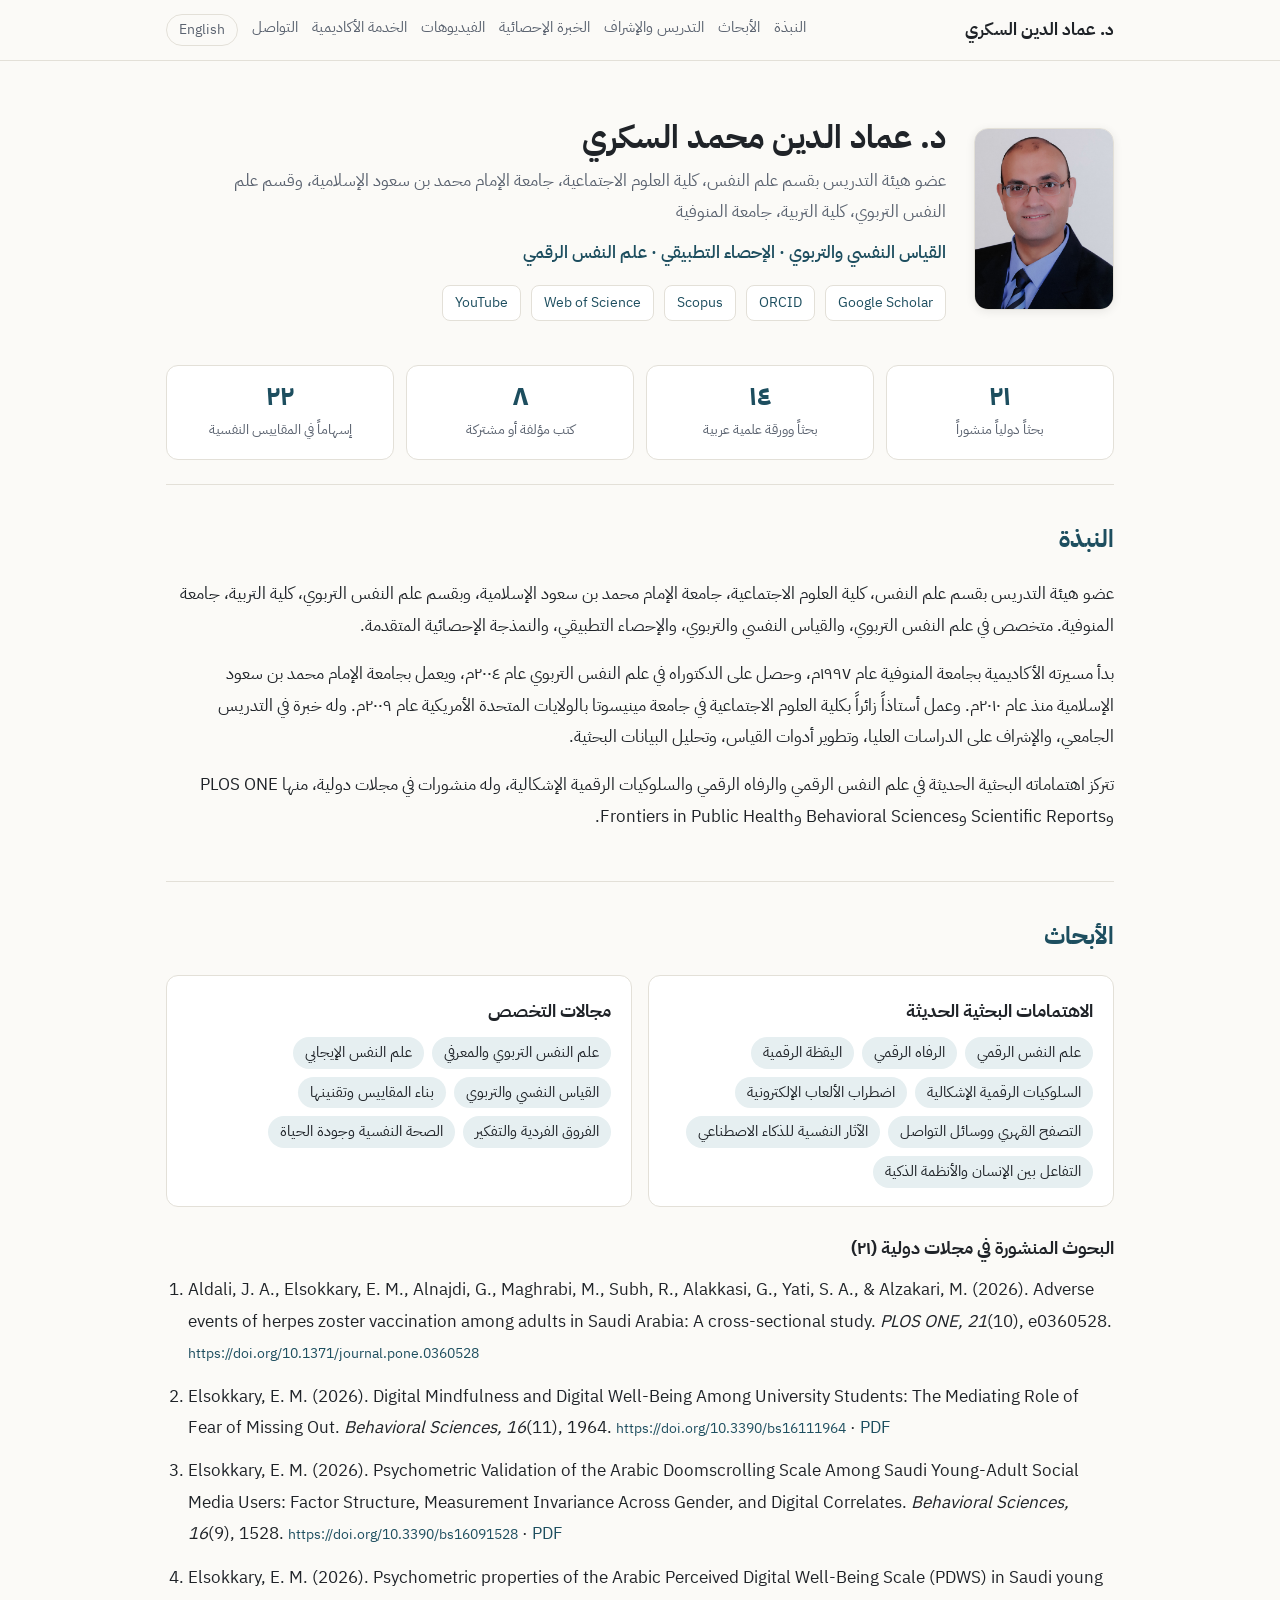
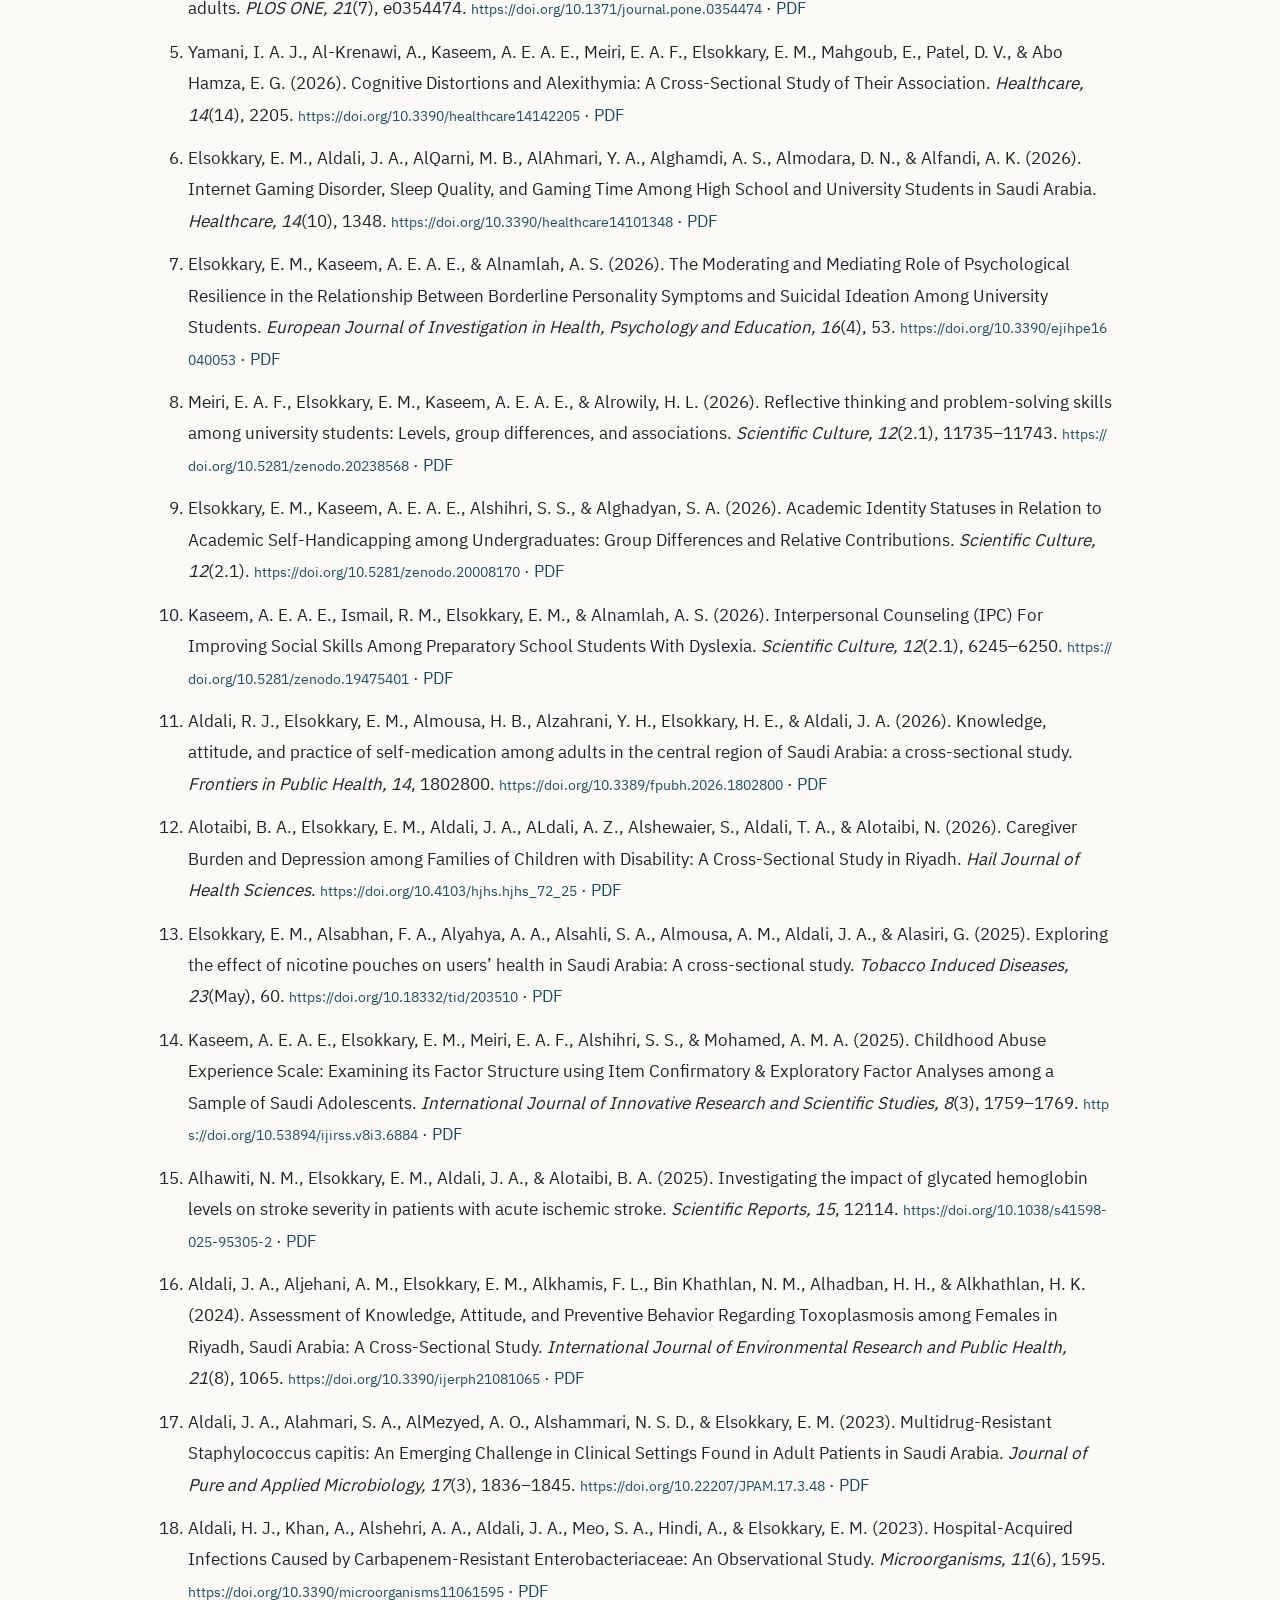
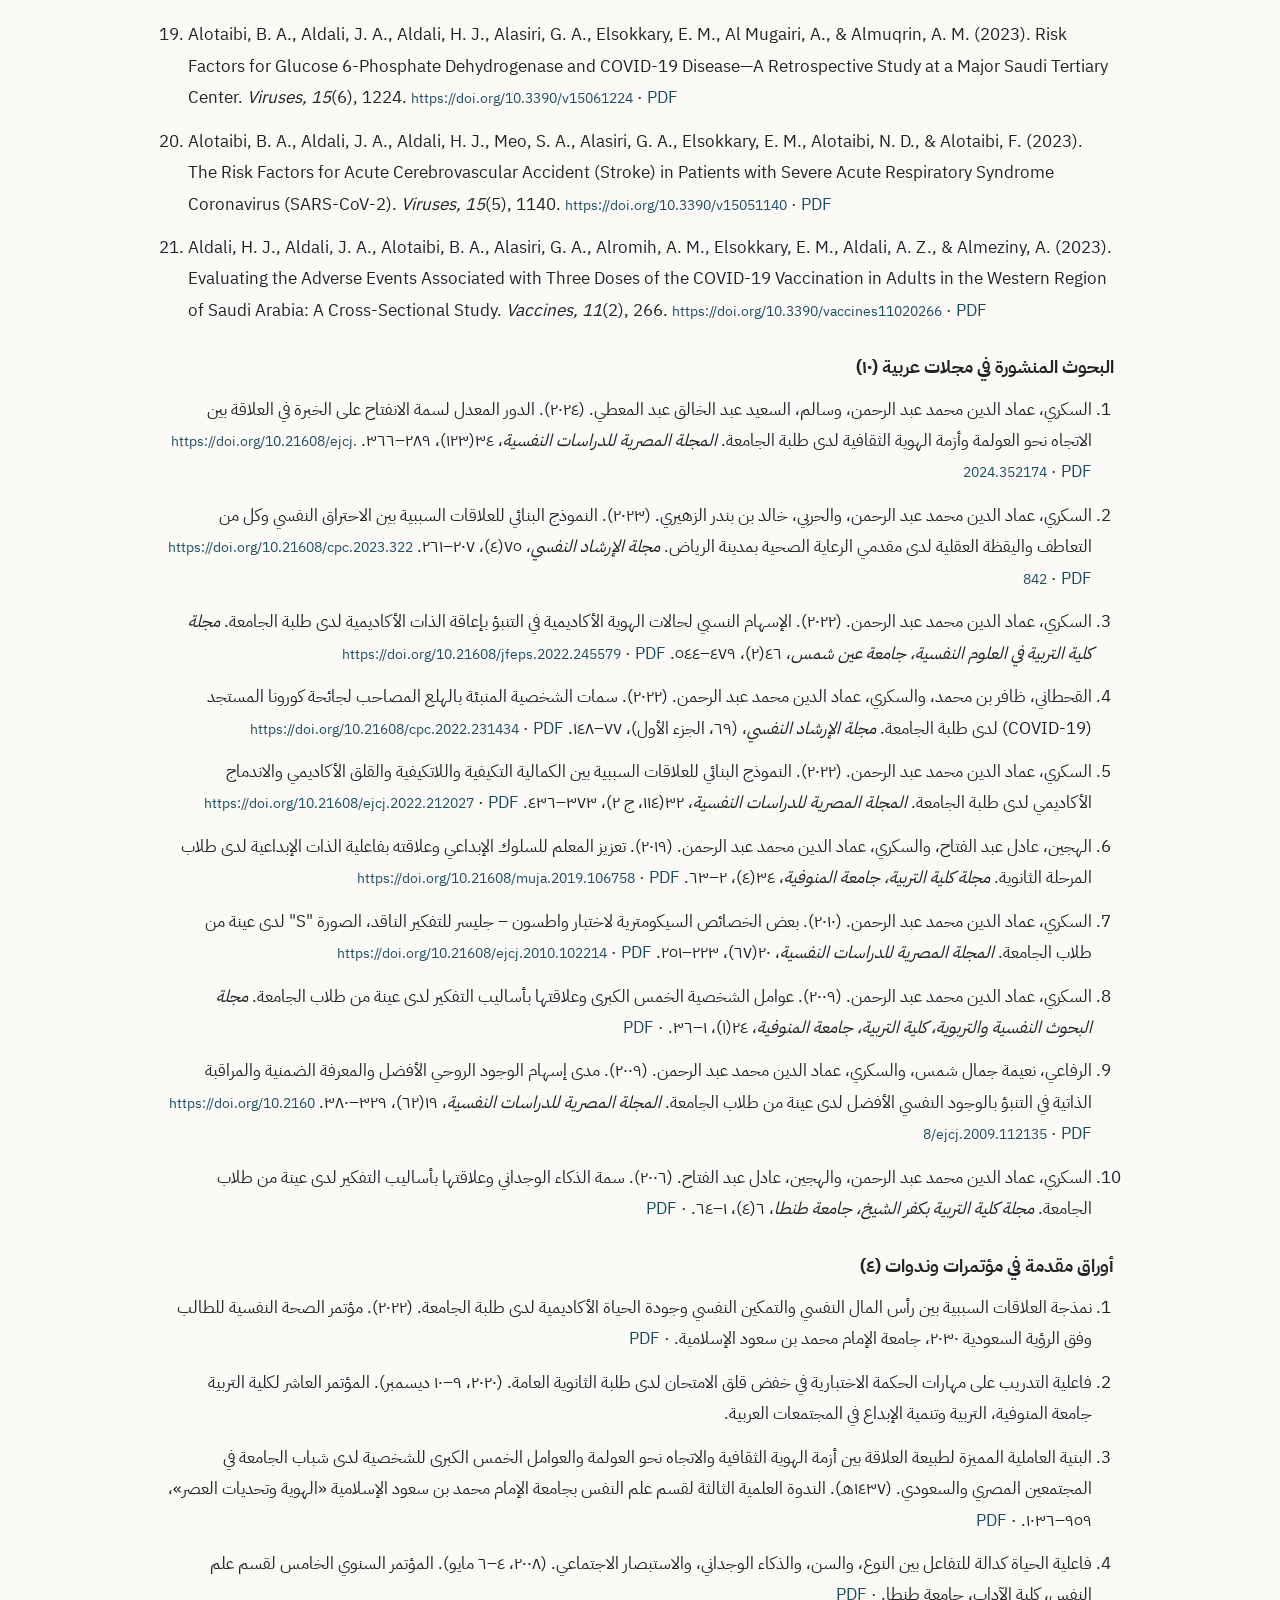
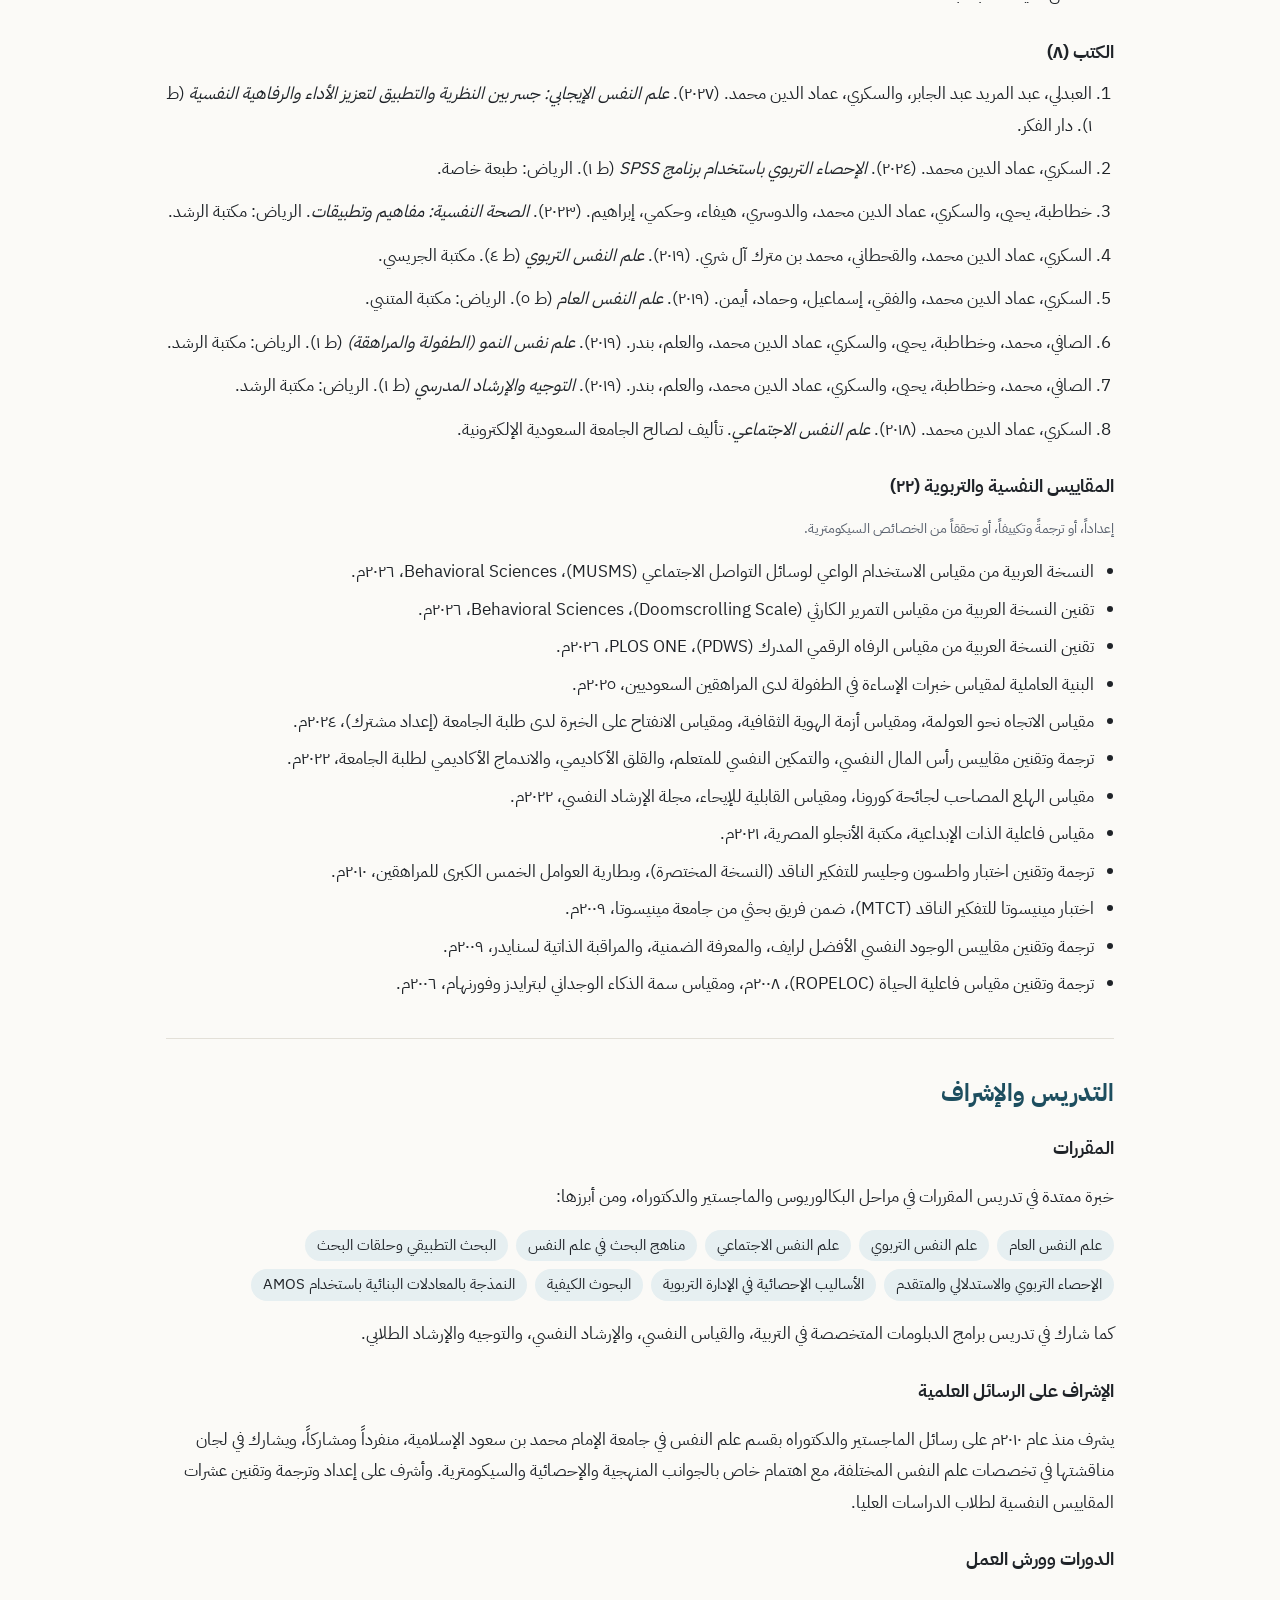
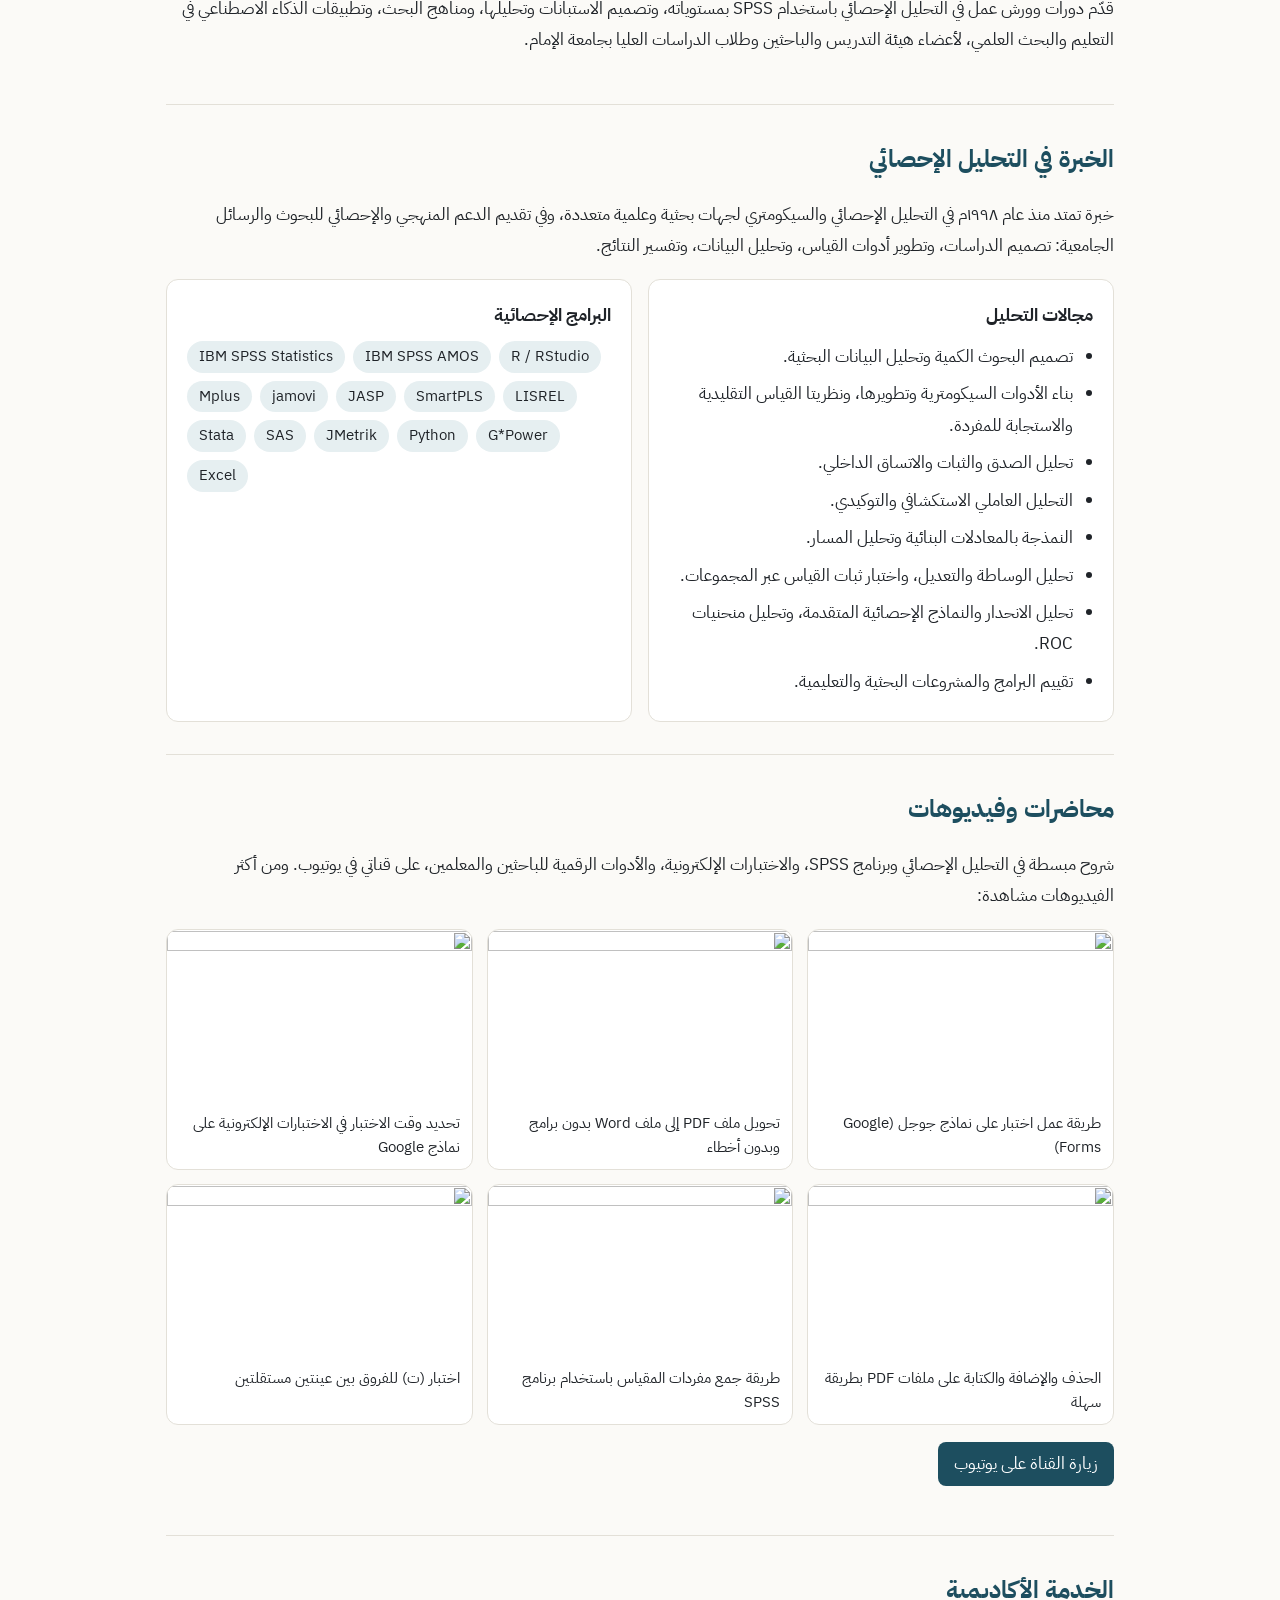
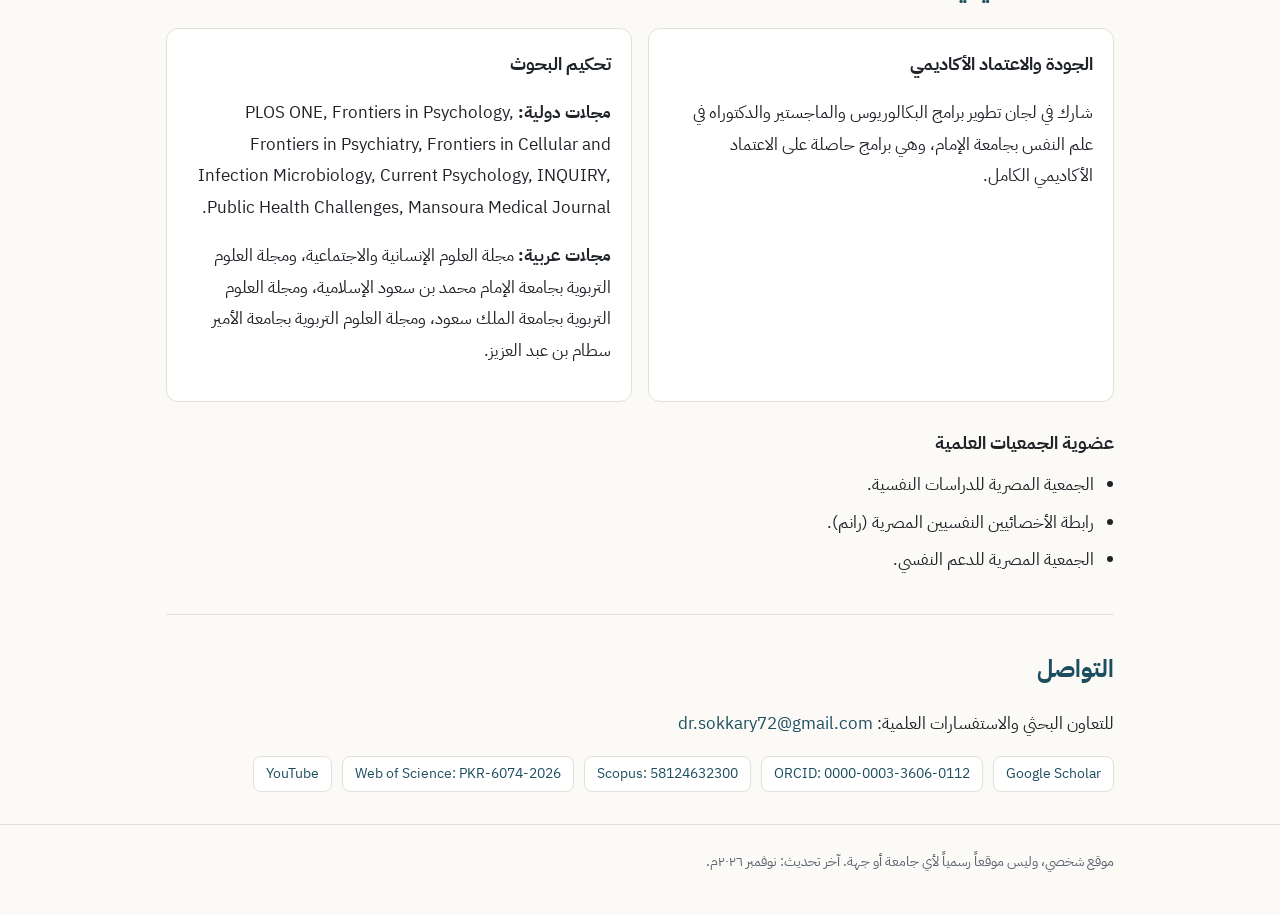
==== commit bbaa71af: "Add files via upload" ====
--- a/index.html
+++ b/index.html
@@ -21,6 +21,7 @@
       <a href="#research">الأبحاث</a>
       <a href="#teaching">التدريس والإشراف</a>
       <a href="#stats">الخبرة الإحصائية</a>
+      <a href="#videos">الفيديوهات</a>
       <a href="#service">الخدمة الأكاديمية</a>
       <a href="#contact">التواصل</a>
       <a class="lang" href="en/" hreflang="en" lang="en">English</a>
@@ -41,6 +42,7 @@
       <a href="https://orcid.org/0000-0003-3606-0112" target="_blank" rel="noopener">ORCID</a>
       <a href="https://www.scopus.com/authid/detail.uri?authorId=58124632300" target="_blank" rel="noopener">Scopus</a>
       <a href="https://www.webofscience.com/wos/author/record/PKR-6074-2026" target="_blank" rel="noopener">Web of Science</a>
+      <a href="https://www.youtube.com/@%D8%A7%D9%84%D8%AF%D9%83%D8%AA%D9%88%D8%B1%D8%B9%D9%85%D8%A7%D8%AF%D8%A7%D9%84%D8%AF%D9%8A%D9%86%D8%A7%D9%84%D8%B3%D9%83%D8%B1%D9%8A" target="_blank" rel="noopener">YouTube</a>
     </div>
   </div>
 </div>
@@ -105,12 +107,12 @@
 
   <h3>البحوث المنشورة في مجلات عربية (١٠)</h3>
   <ol class="pubs">
-    <li>السكري، عماد الدين محمد عبد الرحمن، وسالم، السعيد عبد الخالق عبد المعطي. (٢٠٢٤). الدور المعدل لسمة الانفتاح على الخبرة في العلاقة بين الاتجاه نحو العولمة وأزمة الهوية الثقافية لدى طلبة الجامعة. <i>المجلة المصرية للدراسات النفسية</i>، ٣٤(١٢٣)، ٢٨٩–٣٦٦. <a class="doi" href="https://doi.org/10.21608/ejcj.2024.352174">https://doi.org/10.21608/ejcj.2024.352174</a></li>
+    <li>السكري، عماد الدين محمد عبد الرحمن، وسالم، السعيد عبد الخالق عبد المعطي. (٢٠٢٤). الدور المعدل لسمة الانفتاح على الخبرة في العلاقة بين الاتجاه نحو العولمة وأزمة الهوية الثقافية لدى طلبة الجامعة. <i>المجلة المصرية للدراسات النفسية</i>، ٣٤(١٢٣)، ٢٨٩–٣٦٦. <a class="doi" href="https://doi.org/10.21608/ejcj.2024.352174">https://doi.org/10.21608/ejcj.2024.352174</a> · <a class="pdf" href="papers/ar-2024-saeed.pdf" target="_blank" rel="noopener">PDF</a></li>
     <li>السكري، عماد الدين محمد عبد الرحمن، والحربي، خالد بن بندر الزهيري. (٢٠٢٣). النموذج البنائي للعلاقات السببية بين الاحتراق النفسي وكل من التعاطف واليقظة العقلية لدى مقدمي الرعاية الصحية بمدينة الرياض. <i>مجلة الإرشاد النفسي</i>، ٧٥(٤)، ٢٠٧–٢٦١. <a class="doi" href="https://doi.org/10.21608/cpc.2023.322842">https://doi.org/10.21608/cpc.2023.322842</a> · <a class="pdf" href="papers/ar-2023-khalid.pdf" target="_blank" rel="noopener">PDF</a></li>
-    <li>السكري، عماد الدين محمد عبد الرحمن. (٢٠٢٢). الإسهام النسبي لحالات الهوية الأكاديمية في التنبؤ بإعاقة الذات الأكاديمية لدى طلبة الجامعة. <i>مجلة كلية التربية في العلوم النفسية، جامعة عين شمس</i>، ٤٦(٢)، ٤٧٩–٥٤٤. <a class="doi" href="https://doi.org/10.21608/jfeps.2022.245579">https://doi.org/10.21608/jfeps.2022.245579</a></li>
+    <li>السكري، عماد الدين محمد عبد الرحمن. (٢٠٢٢). الإسهام النسبي لحالات الهوية الأكاديمية في التنبؤ بإعاقة الذات الأكاديمية لدى طلبة الجامعة. <i>مجلة كلية التربية في العلوم النفسية، جامعة عين شمس</i>، ٤٦(٢)، ٤٧٩–٥٤٤. <a class="doi" href="https://doi.org/10.21608/jfeps.2022.245579">https://doi.org/10.21608/jfeps.2022.245579</a> · <a class="pdf" href="papers/ar-2022-identity.pdf" target="_blank" rel="noopener">PDF</a></li>
     <li>القحطاني، ظافر بن محمد، والسكري، عماد الدين محمد عبد الرحمن. (٢٠٢٢). سمات الشخصية المنبئة بالهلع المصاحب لجائحة كورونا المستجد (COVID-19) لدى طلبة الجامعة. <i>مجلة الإرشاد النفسي</i>، (٦٩، الجزء الأول)، ٧٧–١٤٨. <a class="doi" href="https://doi.org/10.21608/cpc.2022.231434">https://doi.org/10.21608/cpc.2022.231434</a> · <a class="pdf" href="papers/ar-2022-dhafer.pdf" target="_blank" rel="noopener">PDF</a></li>
-    <li>السكري، عماد الدين محمد عبد الرحمن. (٢٠٢٢). النموذج البنائي للعلاقات السببية بين الكمالية التكيفية واللاتكيفية والقلق الأكاديمي والاندماج الأكاديمي لدى طلبة الجامعة. <i>المجلة المصرية للدراسات النفسية</i>، ٣٢(١١٤، ج ٢)، ٣٧٣–٤٣٦. <a class="doi" href="https://doi.org/10.21608/ejcj.2022.212027">https://doi.org/10.21608/ejcj.2022.212027</a></li>
-    <li>الهجين، عادل عبد الفتاح، والسكري، عماد الدين محمد عبد الرحمن. (٢٠١٩). تعزيز المعلم للسلوك الإبداعي وعلاقته بفاعلية الذات الإبداعية لدى طلاب المرحلة الثانوية. <i>مجلة كلية التربية، جامعة المنوفية</i>، ٣٤(٤)، ٢–٦٣. <a class="doi" href="https://doi.org/10.21608/muja.2019.106758">https://doi.org/10.21608/muja.2019.106758</a></li>
+    <li>السكري، عماد الدين محمد عبد الرحمن. (٢٠٢٢). النموذج البنائي للعلاقات السببية بين الكمالية التكيفية واللاتكيفية والقلق الأكاديمي والاندماج الأكاديمي لدى طلبة الجامعة. <i>المجلة المصرية للدراسات النفسية</i>، ٣٢(١١٤، ج ٢)، ٣٧٣–٤٣٦. <a class="doi" href="https://doi.org/10.21608/ejcj.2022.212027">https://doi.org/10.21608/ejcj.2022.212027</a> · <a class="pdf" href="papers/ar-2022-perfectionism.pdf" target="_blank" rel="noopener">PDF</a></li>
+    <li>الهجين، عادل عبد الفتاح، والسكري، عماد الدين محمد عبد الرحمن. (٢٠١٩). تعزيز المعلم للسلوك الإبداعي وعلاقته بفاعلية الذات الإبداعية لدى طلاب المرحلة الثانوية. <i>مجلة كلية التربية، جامعة المنوفية</i>، ٣٤(٤)، ٢–٦٣. <a class="doi" href="https://doi.org/10.21608/muja.2019.106758">https://doi.org/10.21608/muja.2019.106758</a> · <a class="pdf" href="papers/ar-2019-teacher.pdf" target="_blank" rel="noopener">PDF</a></li>
     <li>السكري، عماد الدين محمد عبد الرحمن. (٢٠١٠). بعض الخصائص السيكومترية لاختبار واطسون – جليسر للتفكير الناقد، الصورة "S" لدى عينة من طلاب الجامعة. <i>المجلة المصرية للدراسات النفسية</i>، ٢٠(٦٧)، ٢٢٣–٢٥١. <a class="doi" href="https://doi.org/10.21608/ejcj.2010.102214">https://doi.org/10.21608/ejcj.2010.102214</a> · <a class="pdf" href="papers/ar-2010-watson.pdf" target="_blank" rel="noopener">PDF</a></li>
     <li>السكري، عماد الدين محمد عبد الرحمن. (٢٠٠٩). عوامل الشخصية الخمس الكبرى وعلاقتها بأساليب التفكير لدى عينة من طلاب الجامعة. <i>مجلة البحوث النفسية والتربوية، كلية التربية، جامعة المنوفية</i>، ٢٤(١)، ١–٣٦. · <a class="pdf" href="papers/ar-2009-bigfive.pdf" target="_blank" rel="noopener">PDF</a></li>
     <li>الرفاعي، نعيمة جمال شمس، والسكري، عماد الدين محمد عبد الرحمن. (٢٠٠٩). مدى إسهام الوجود الروحي الأفضل والمعرفة الضمنية والمراقبة الذاتية في التنبؤ بالوجود النفسي الأفضل لدى عينة من طلاب الجامعة. <i>المجلة المصرية للدراسات النفسية</i>، ١٩(٦٢)، ٣٢٩–٣٨٠. <a class="doi" href="https://doi.org/10.21608/ejcj.2009.112135">https://doi.org/10.21608/ejcj.2009.112135</a> · <a class="pdf" href="papers/ar-2009-spiritual.pdf" target="_blank" rel="noopener">PDF</a></li>
@@ -121,7 +123,7 @@
   <ol class="pubs">
     <li>نمذجة العلاقات السببية بين رأس المال النفسي والتمكين النفسي وجودة الحياة الأكاديمية لدى طلبة الجامعة. (٢٠٢٢). مؤتمر الصحة النفسية للطالب وفق الرؤية السعودية ٢٠٣٠، جامعة الإمام محمد بن سعود الإسلامية. · <a class="pdf" href="papers/conf-2022-hikmi.pdf" target="_blank" rel="noopener">PDF</a></li>
     <li>فاعلية التدريب على مهارات الحكمة الاختبارية في خفض قلق الامتحان لدى طلبة الثانوية العامة. (٢٠٢٠، ٩–١٠ ديسمبر). المؤتمر العاشر لكلية التربية جامعة المنوفية، التربية وتنمية الإبداع في المجتمعات العربية.</li>
-    <li>البنية العاملية المميزة لطبيعة العلاقة بين أزمة الهوية الثقافية والاتجاه نحو العولمة والعوامل الخمس الكبرى للشخصية لدى شباب الجامعة في المجتمعين المصري والسعودي. (١٤٣٧هـ). الندوة العلمية الثالثة لقسم علم النفس بجامعة الإمام محمد بن سعود الإسلامية «الهوية وتحديات العصر»، ٩٥٩–١٠٣٦.</li>
+    <li>البنية العاملية المميزة لطبيعة العلاقة بين أزمة الهوية الثقافية والاتجاه نحو العولمة والعوامل الخمس الكبرى للشخصية لدى شباب الجامعة في المجتمعين المصري والسعودي. (١٤٣٧هـ). الندوة العلمية الثالثة لقسم علم النفس بجامعة الإمام محمد بن سعود الإسلامية «الهوية وتحديات العصر»، ٩٥٩–١٠٣٦. · <a class="pdf" href="papers/conf-1437-identity.pdf" target="_blank" rel="noopener">PDF</a></li>
     <li>فاعلية الحياة كدالة للتفاعل بين النوع، والسن، والذكاء الوجداني، والاستبصار الاجتماعي. (٢٠٠٨، ٤–٦ مايو). المؤتمر السنوي الخامس لقسم علم النفس، كلية الآداب، جامعة طنطا. · <a class="pdf" href="papers/conf-2008-life.pdf" target="_blank" rel="noopener">PDF</a></li>
   </ol>
 
@@ -197,6 +199,38 @@
   </div>
 </section>
 
+<section id="videos">
+  <h2>محاضرات وفيديوهات</h2>
+  <p>شروح مبسطة في التحليل الإحصائي وبرنامج SPSS، والاختبارات الإلكترونية، والأدوات الرقمية للباحثين والمعلمين، على قناتي في يوتيوب. ومن أكثر الفيديوهات مشاهدة:</p>
+  <div class="vgrid">
+    <a class="vcard" href="https://www.youtube.com/watch?v=wLV904FtcvA" target="_blank" rel="noopener">
+      <img src="https://i.ytimg.com/vi/wLV904FtcvA/hqdefault.jpg" alt="" loading="lazy" width="480" height="360">
+      <span>طريقة عمل اختبار على نماذج جوجل (Google Forms)</span>
+    </a>
+    <a class="vcard" href="https://www.youtube.com/watch?v=LPVV5k7d3wE" target="_blank" rel="noopener">
+      <img src="https://i.ytimg.com/vi/LPVV5k7d3wE/hqdefault.jpg" alt="" loading="lazy" width="480" height="360">
+      <span>تحويل ملف PDF إلى ملف Word بدون برامج وبدون أخطاء</span>
+    </a>
+    <a class="vcard" href="https://www.youtube.com/watch?v=6bmEGCWnFBg" target="_blank" rel="noopener">
+      <img src="https://i.ytimg.com/vi/6bmEGCWnFBg/hqdefault.jpg" alt="" loading="lazy" width="480" height="360">
+      <span>تحديد وقت الاختبار في الاختبارات الإلكترونية على نماذج Google</span>
+    </a>
+    <a class="vcard" href="https://www.youtube.com/watch?v=7qTV_hYB0lA" target="_blank" rel="noopener">
+      <img src="https://i.ytimg.com/vi/7qTV_hYB0lA/hqdefault.jpg" alt="" loading="lazy" width="480" height="360">
+      <span>الحذف والإضافة والكتابة على ملفات PDF بطريقة سهلة</span>
+    </a>
+    <a class="vcard" href="https://www.youtube.com/watch?v=4VD_2K9-aK8" target="_blank" rel="noopener">
+      <img src="https://i.ytimg.com/vi/4VD_2K9-aK8/hqdefault.jpg" alt="" loading="lazy" width="480" height="360">
+      <span>طريقة جمع مفردات المقياس باستخدام برنامج SPSS</span>
+    </a>
+    <a class="vcard" href="https://www.youtube.com/watch?v=woG2p_zdsiY" target="_blank" rel="noopener">
+      <img src="https://i.ytimg.com/vi/woG2p_zdsiY/hqdefault.jpg" alt="" loading="lazy" width="480" height="360">
+      <span>اختبار (ت) للفروق بين عينتين مستقلتين</span>
+    </a>
+  </div>
+  <p><a class="btn" href="https://www.youtube.com/@%D8%A7%D9%84%D8%AF%D9%83%D8%AA%D9%88%D8%B1%D8%B9%D9%85%D8%A7%D8%AF%D8%A7%D9%84%D8%AF%D9%8A%D9%86%D8%A7%D9%84%D8%B3%D9%83%D8%B1%D9%8A" target="_blank" rel="noopener">زيارة القناة على يوتيوب</a></p>
+</section>
+
 <section id="service">
   <h2>الخدمة الأكاديمية</h2>
   <div class="grid2">
@@ -226,6 +260,7 @@
     <a href="https://orcid.org/0000-0003-3606-0112" target="_blank" rel="noopener">ORCID: 0000-0003-3606-0112</a>
     <a href="https://www.scopus.com/authid/detail.uri?authorId=58124632300" target="_blank" rel="noopener">Scopus: 58124632300</a>
     <a href="https://www.webofscience.com/wos/author/record/PKR-6074-2026" target="_blank" rel="noopener">Web of Science: PKR-6074-2026</a>
+    <a href="https://www.youtube.com/@%D8%A7%D9%84%D8%AF%D9%83%D8%AA%D9%88%D8%B1%D8%B9%D9%85%D8%A7%D8%AF%D8%A7%D9%84%D8%AF%D9%8A%D9%86%D8%A7%D9%84%D8%B3%D9%83%D8%B1%D9%8A" target="_blank" rel="noopener">YouTube</a>
   </div>
 </section>
 
--- a/assets/style.css
+++ b/assets/style.css
@@ -101,4 +101,15 @@
 ul.plain li { margin-bottom: 6px; }
 .note { color: var(--muted); font-size: 14px; }
 
+/* videos */
+.vgrid { display: grid; grid-template-columns: repeat(3, 1fr); gap: 14px; margin: 16px 0; }
+@media (max-width: 760px) { .vgrid { grid-template-columns: repeat(2, 1fr); } }
+@media (max-width: 480px) { .vgrid { grid-template-columns: 1fr; } }
+.vcard { display: block; background: var(--surface); border: 1px solid var(--border); border-radius: 12px; overflow: hidden; color: var(--text); }
+.vcard:hover { text-decoration: none; border-color: var(--accent); }
+.vcard img { width: 100%; height: auto; aspect-ratio: 16 / 9; object-fit: cover; display: block; }
+.vcard span { display: block; padding: 10px 12px; font-size: 15px; line-height: 1.6; }
+.btn { display: inline-block; background: var(--accent); color: #fff; border-radius: 8px; padding: 6px 16px; }
+.btn:hover { text-decoration: none; opacity: .9; }
+
 footer { border-top: 1px solid var(--border); padding: 24px 0 40px; color: var(--muted); font-size: 14px; }
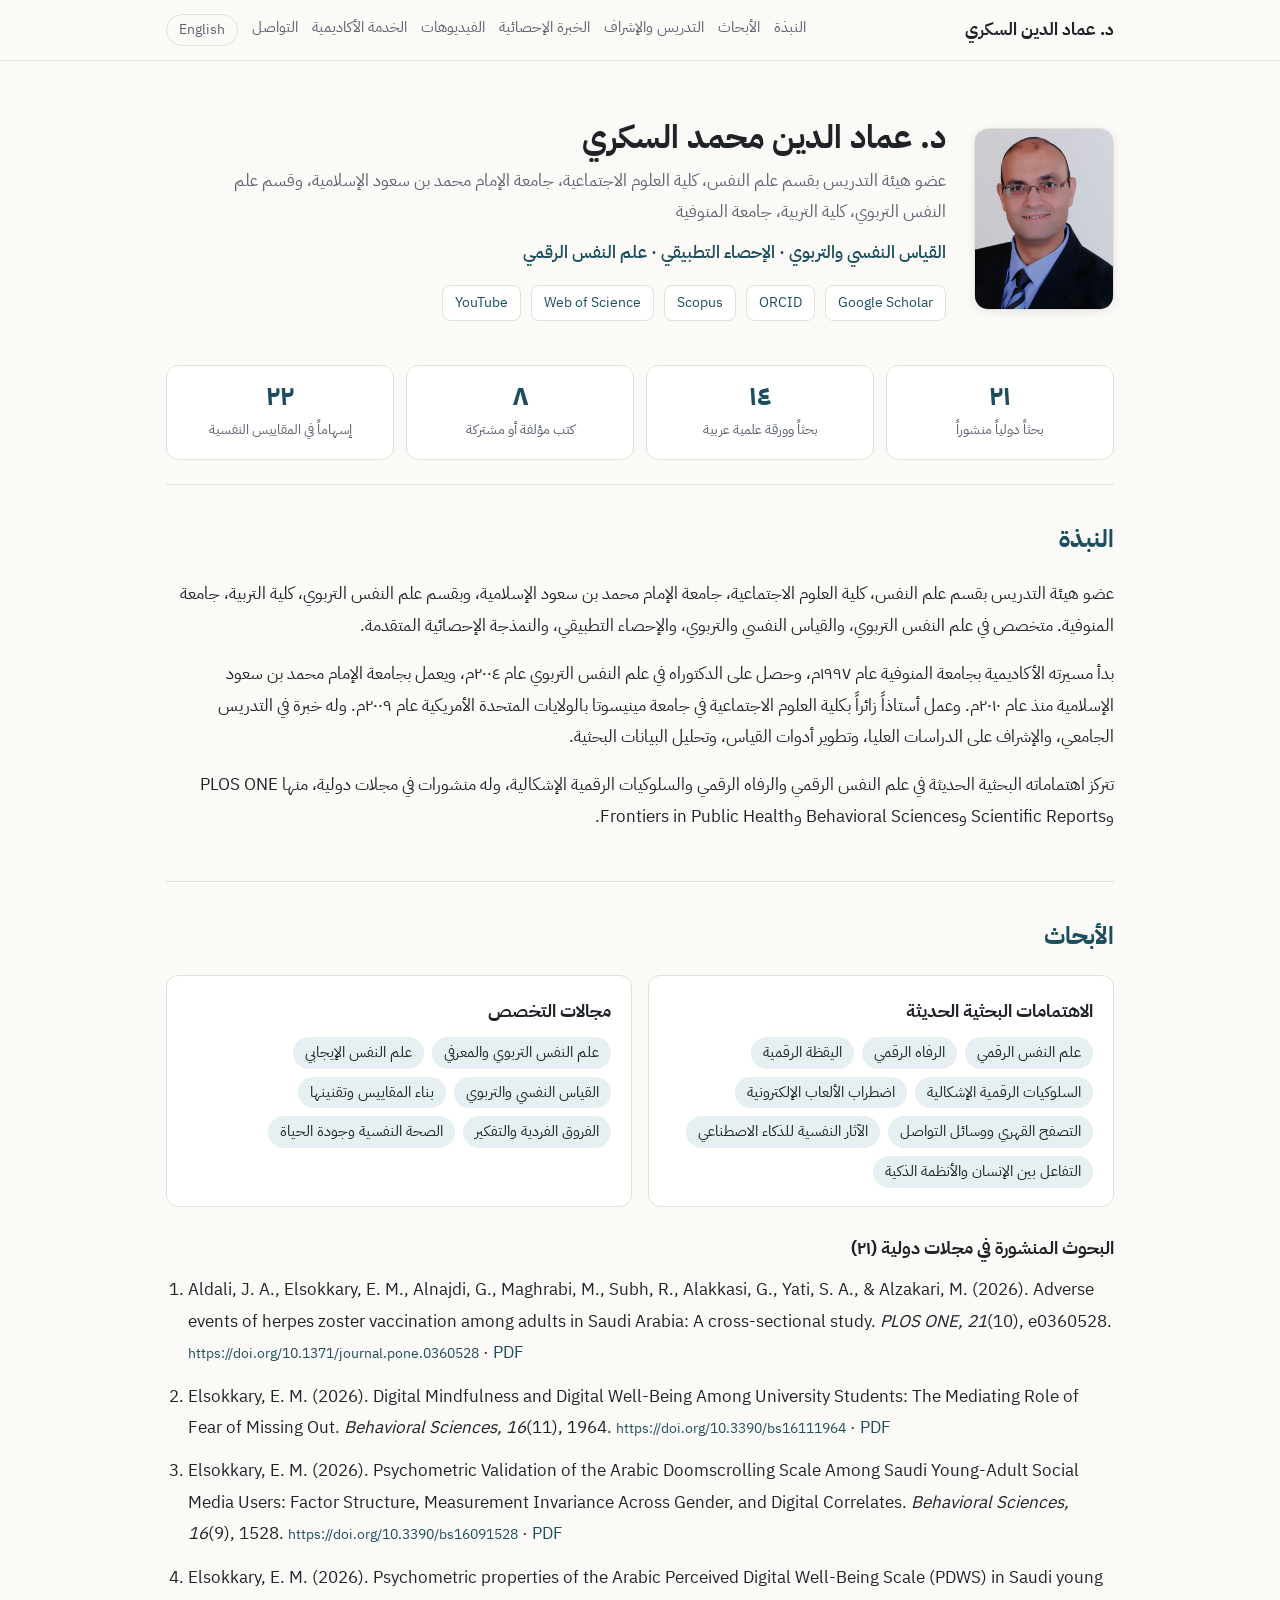
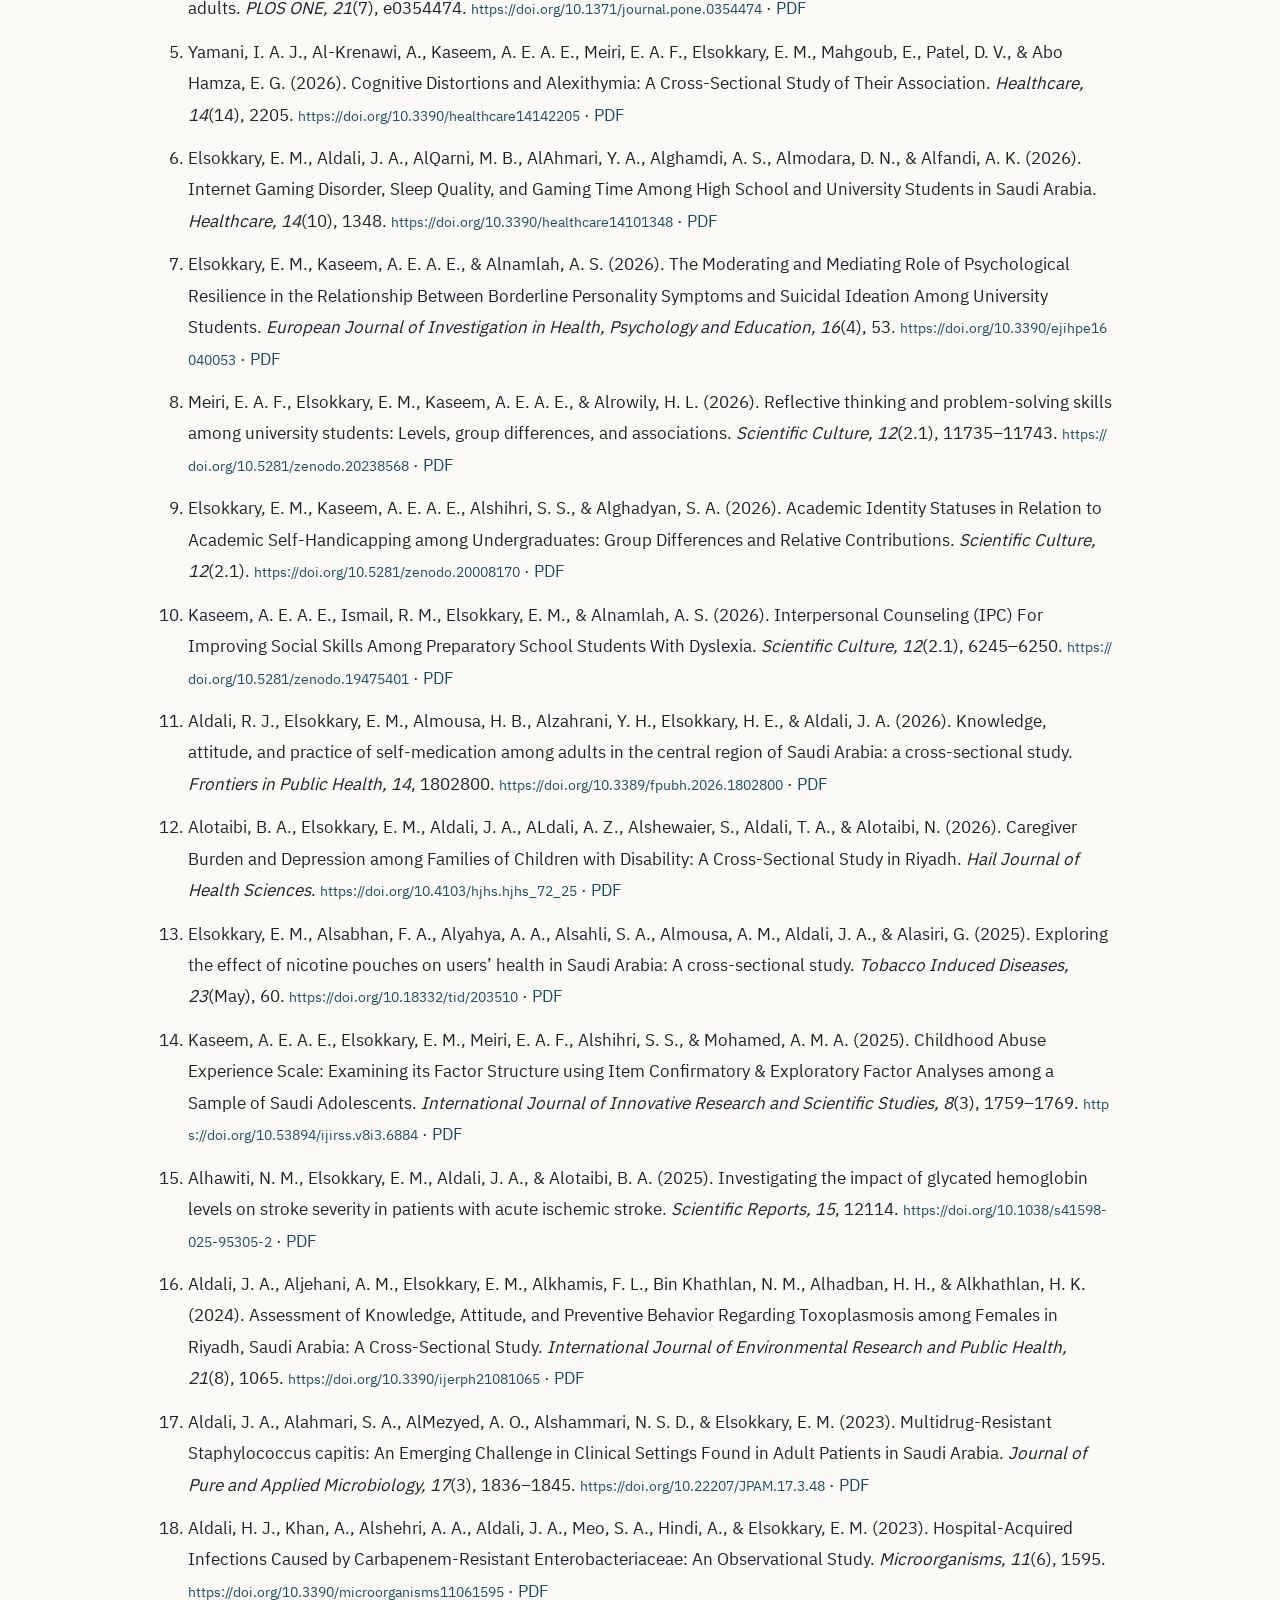
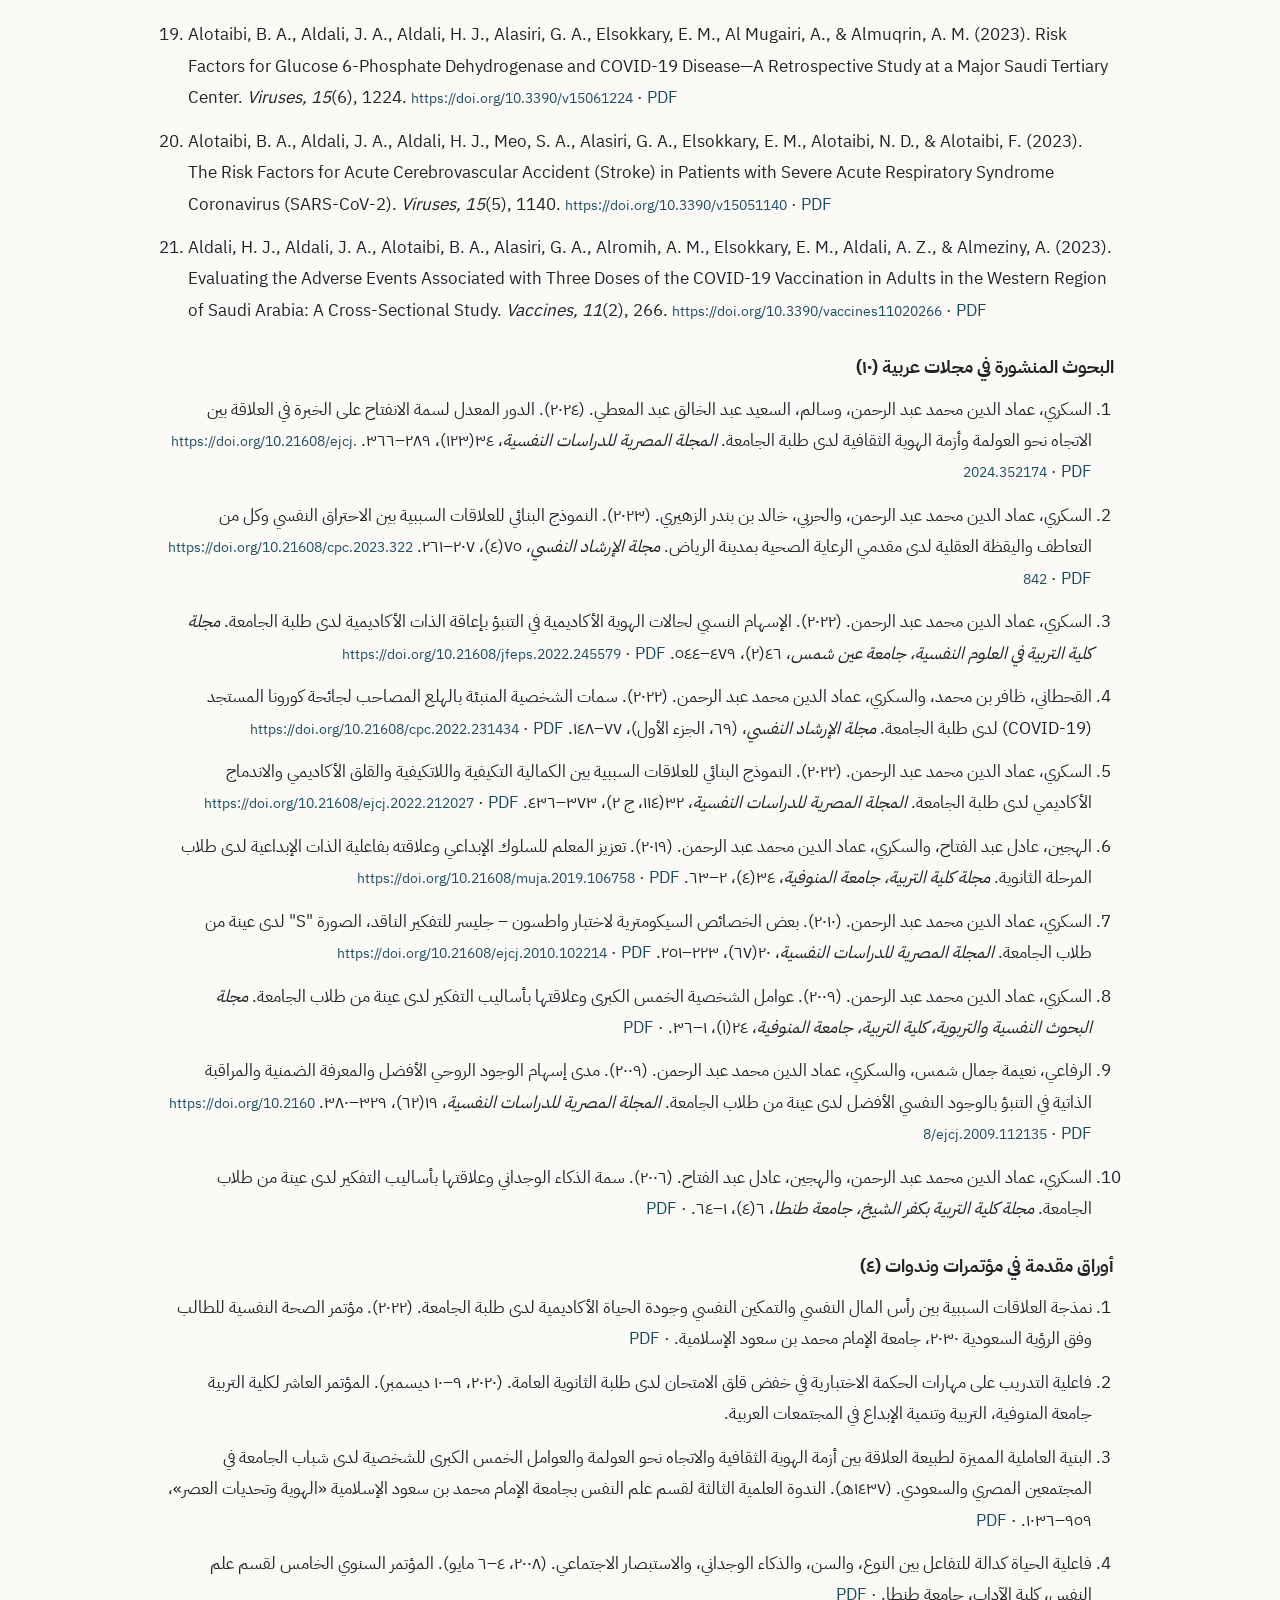
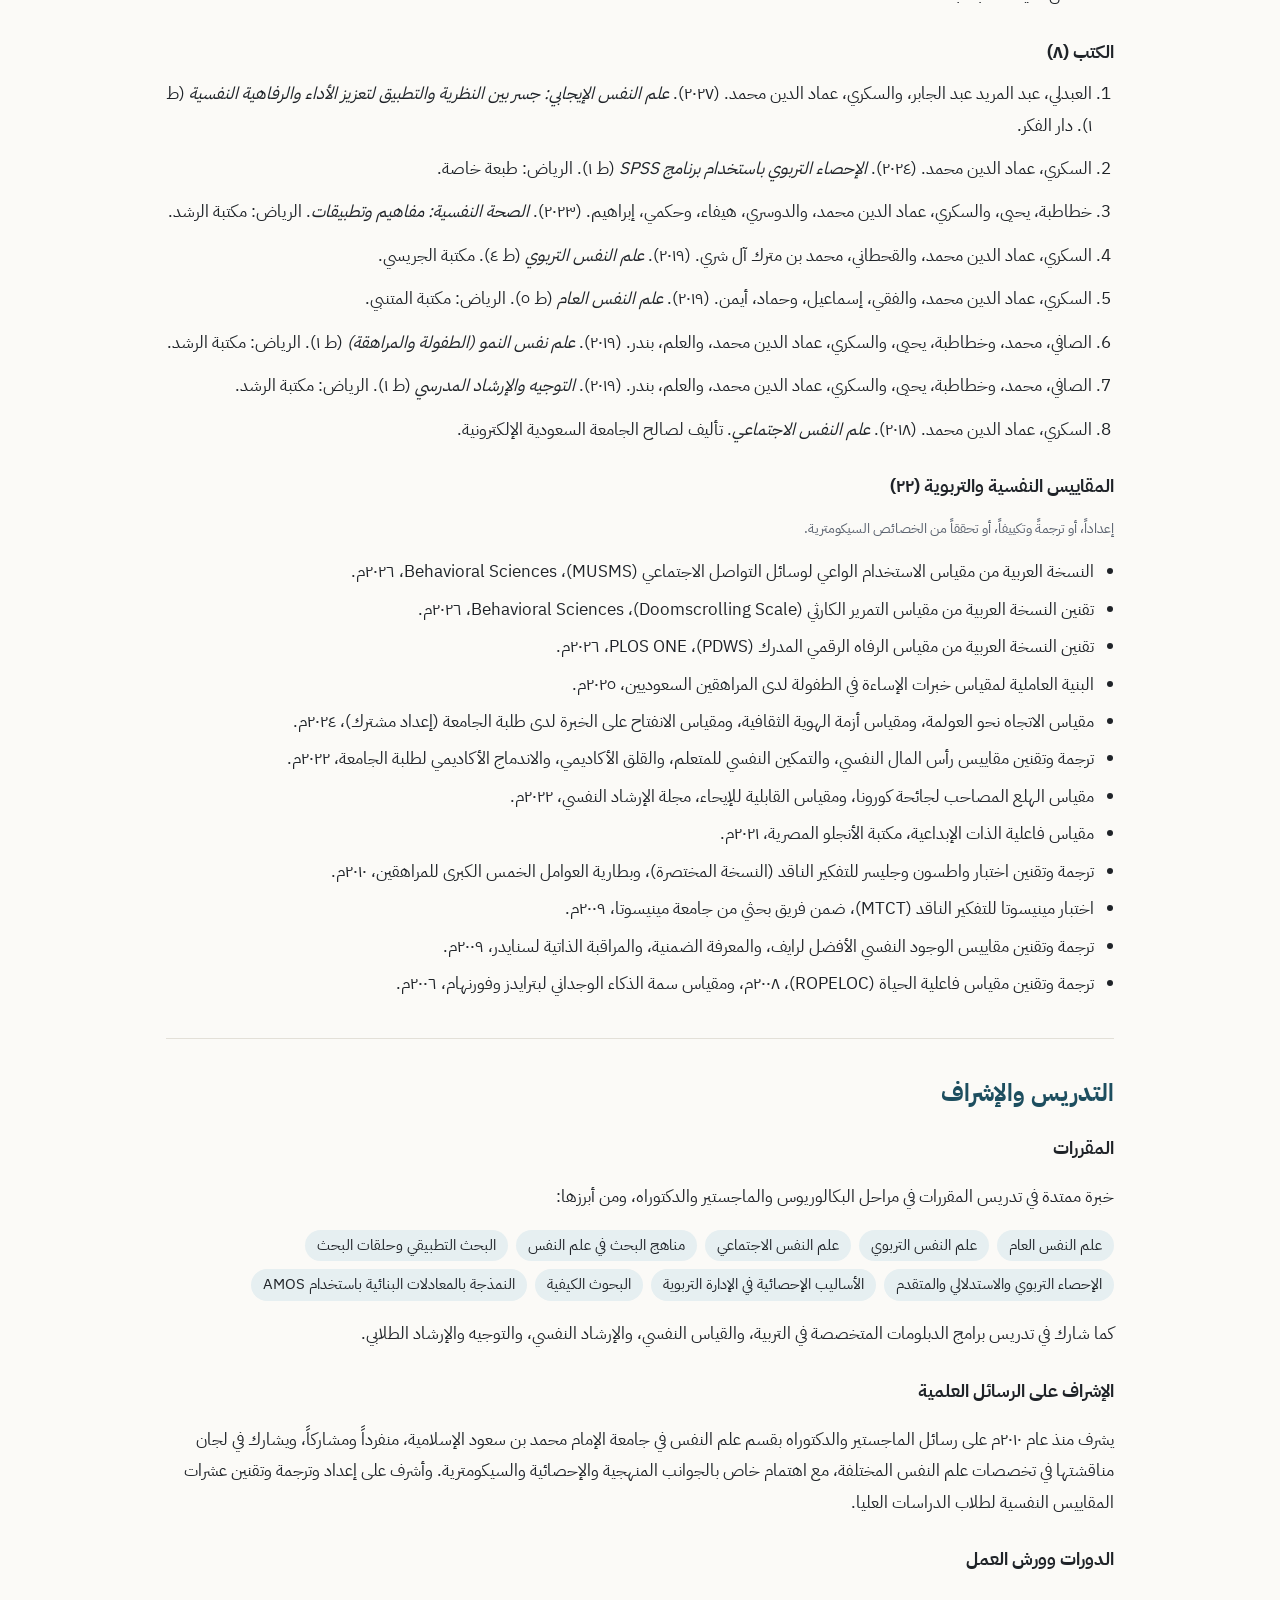
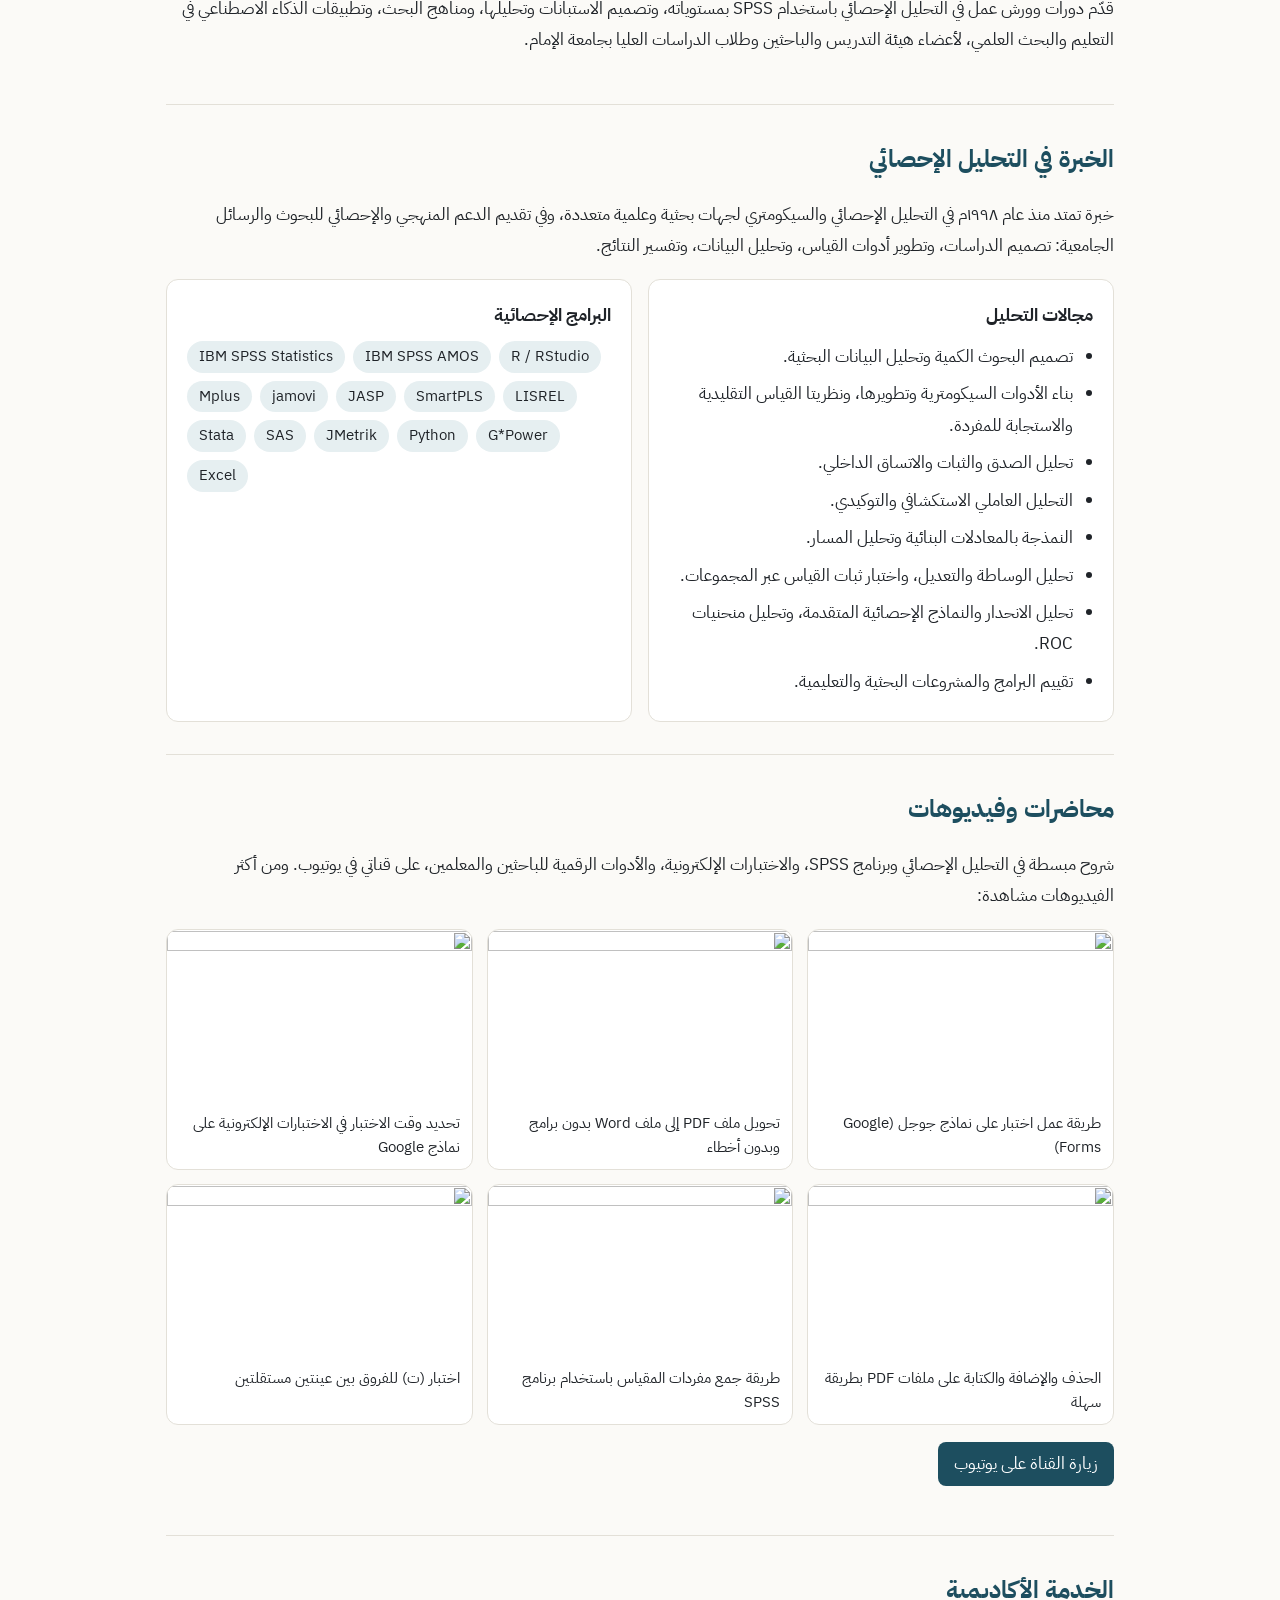
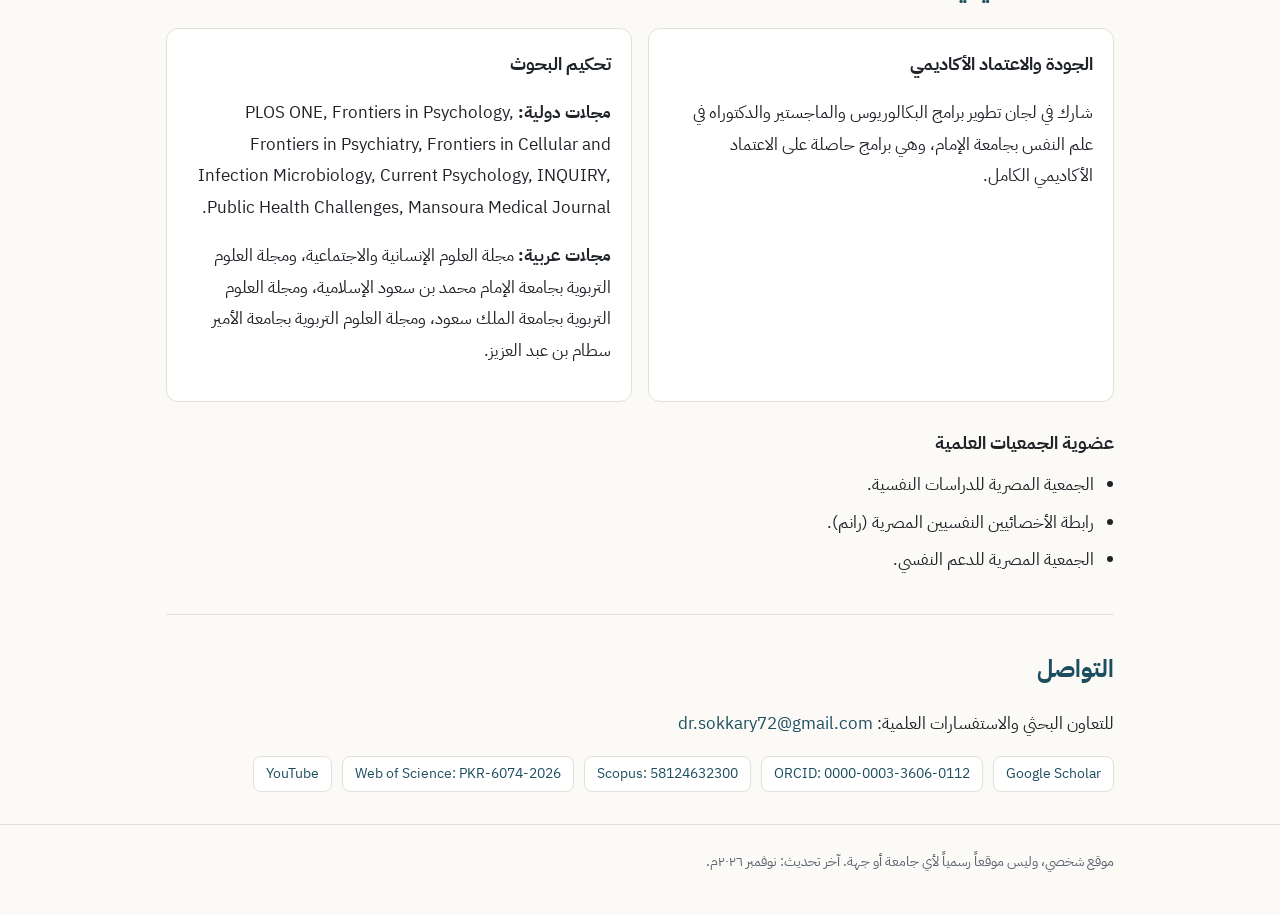
==== commit efd2fccb: "Add files via upload" ====
--- a/index.html
+++ b/index.html
@@ -82,7 +82,7 @@
 
   <h3>البحوث المنشورة في مجلات دولية (٢١)</h3>
   <ol class="pubs ltr" lang="en">
-    <li>Aldali, J. A., Elsokkary, E. M., Alnajdi, G., Maghrabi, M., Subh, R., Alakkasi, G., Yati, S. A., &amp; Alzakari, M. (2026). Adverse events of herpes zoster vaccination among adults in Saudi Arabia: A cross-sectional study. <i>PLOS ONE, 21</i>(10), e0360528. <a class="doi" href="https://doi.org/10.1371/journal.pone.0360528">https://doi.org/10.1371/journal.pone.0360528</a></li>
+    <li>Aldali, J. A., Elsokkary, E. M., Alnajdi, G., Maghrabi, M., Subh, R., Alakkasi, G., Yati, S. A., &amp; Alzakari, M. (2026). Adverse events of herpes zoster vaccination among adults in Saudi Arabia: A cross-sectional study. <i>PLOS ONE, 21</i>(10), e0360528. <a class="doi" href="https://doi.org/10.1371/journal.pone.0360528">https://doi.org/10.1371/journal.pone.0360528</a> · <a class="pdf" href="papers/journal-pone-0360528.pdf" target="_blank" rel="noopener">PDF</a></li>
     <li>Elsokkary, E. M. (2026). Digital Mindfulness and Digital Well-Being Among University Students: The Mediating Role of Fear of Missing Out. <i>Behavioral Sciences, 16</i>(11), 1964. <a class="doi" href="https://doi.org/10.3390/bs16111964">https://doi.org/10.3390/bs16111964</a> · <a class="pdf" href="papers/bs16111964.pdf" target="_blank" rel="noopener">PDF</a></li>
     <li>Elsokkary, E. M. (2026). Psychometric Validation of the Arabic Doomscrolling Scale Among Saudi Young-Adult Social Media Users: Factor Structure, Measurement Invariance Across Gender, and Digital Correlates. <i>Behavioral Sciences, 16</i>(9), 1528. <a class="doi" href="https://doi.org/10.3390/bs16091528">https://doi.org/10.3390/bs16091528</a> · <a class="pdf" href="papers/bs16091528.pdf" target="_blank" rel="noopener">PDF</a></li>
     <li>Elsokkary, E. M. (2026). Psychometric properties of the Arabic Perceived Digital Well-Being Scale (PDWS) in Saudi young adults. <i>PLOS ONE, 21</i>(7), e0354474. <a class="doi" href="https://doi.org/10.1371/journal.pone.0354474">https://doi.org/10.1371/journal.pone.0354474</a> · <a class="pdf" href="papers/journal-pone-0354474.pdf" target="_blank" rel="noopener">PDF</a></li>
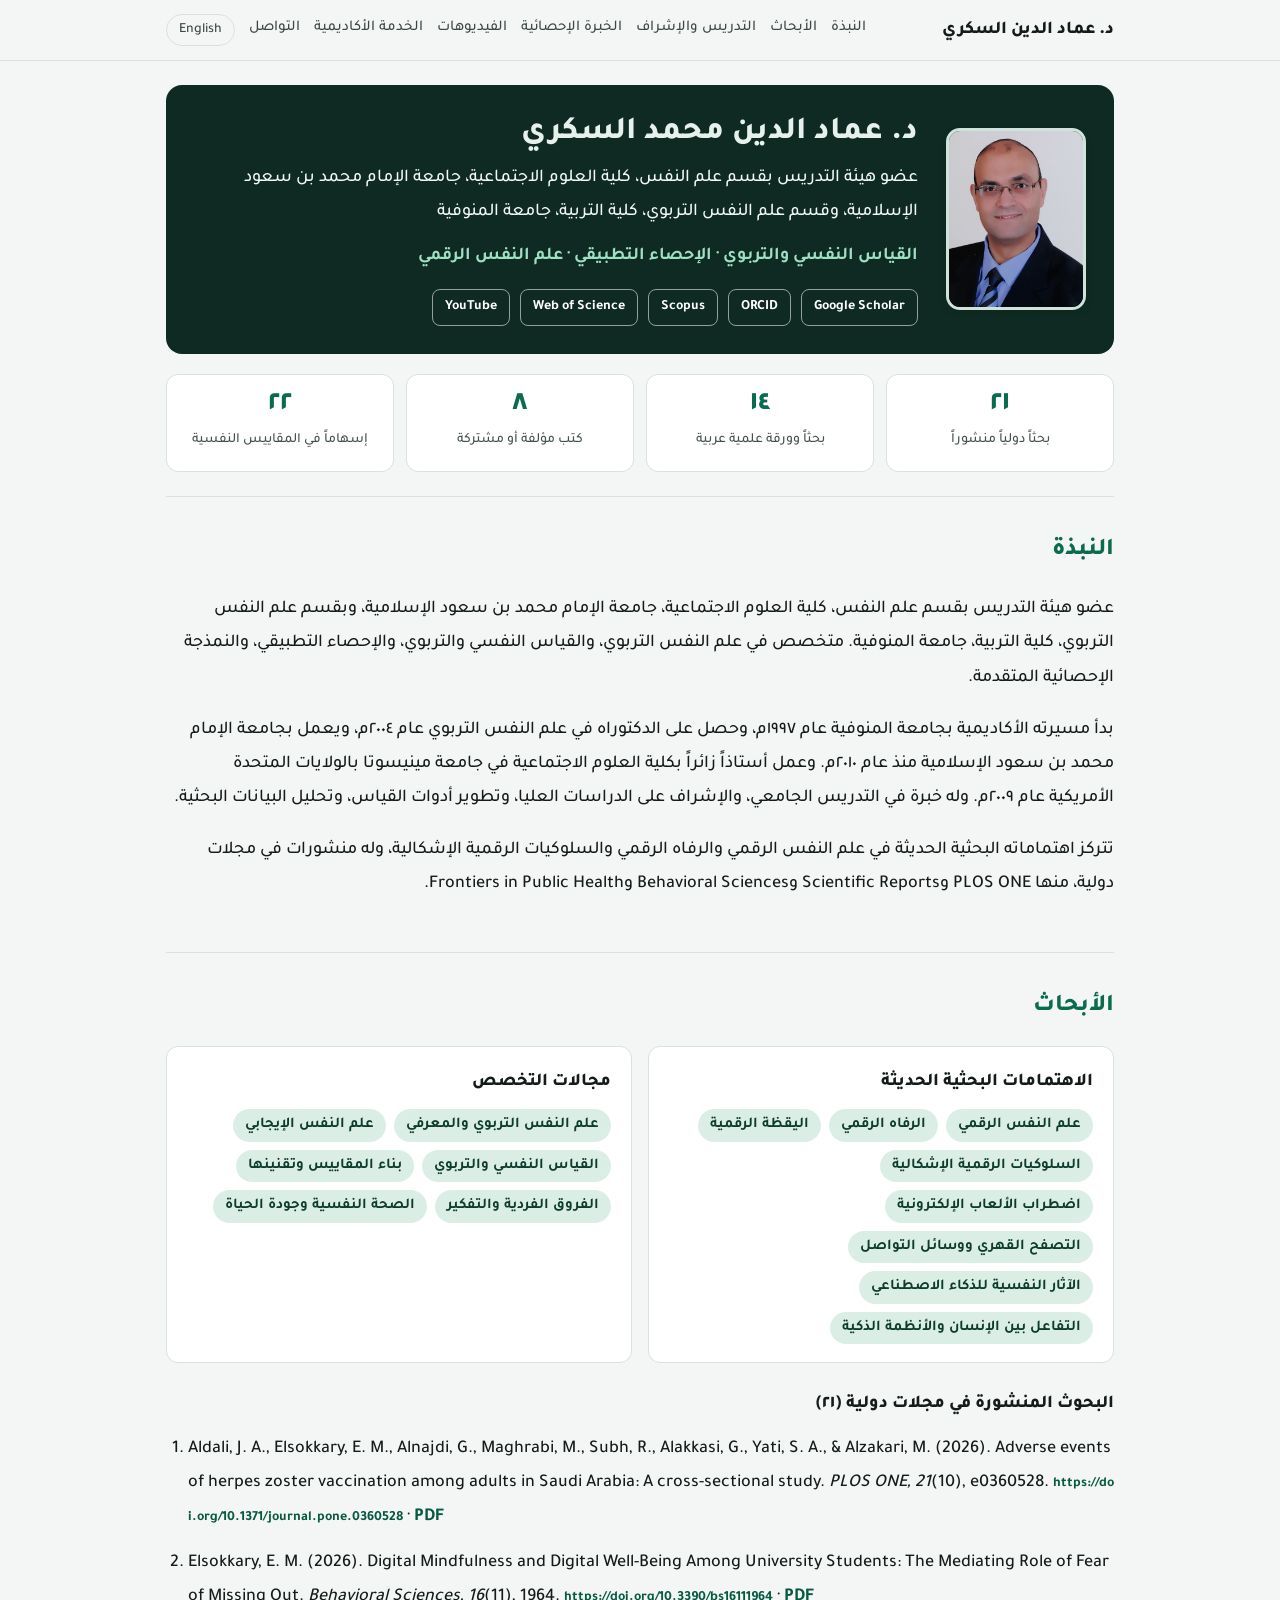
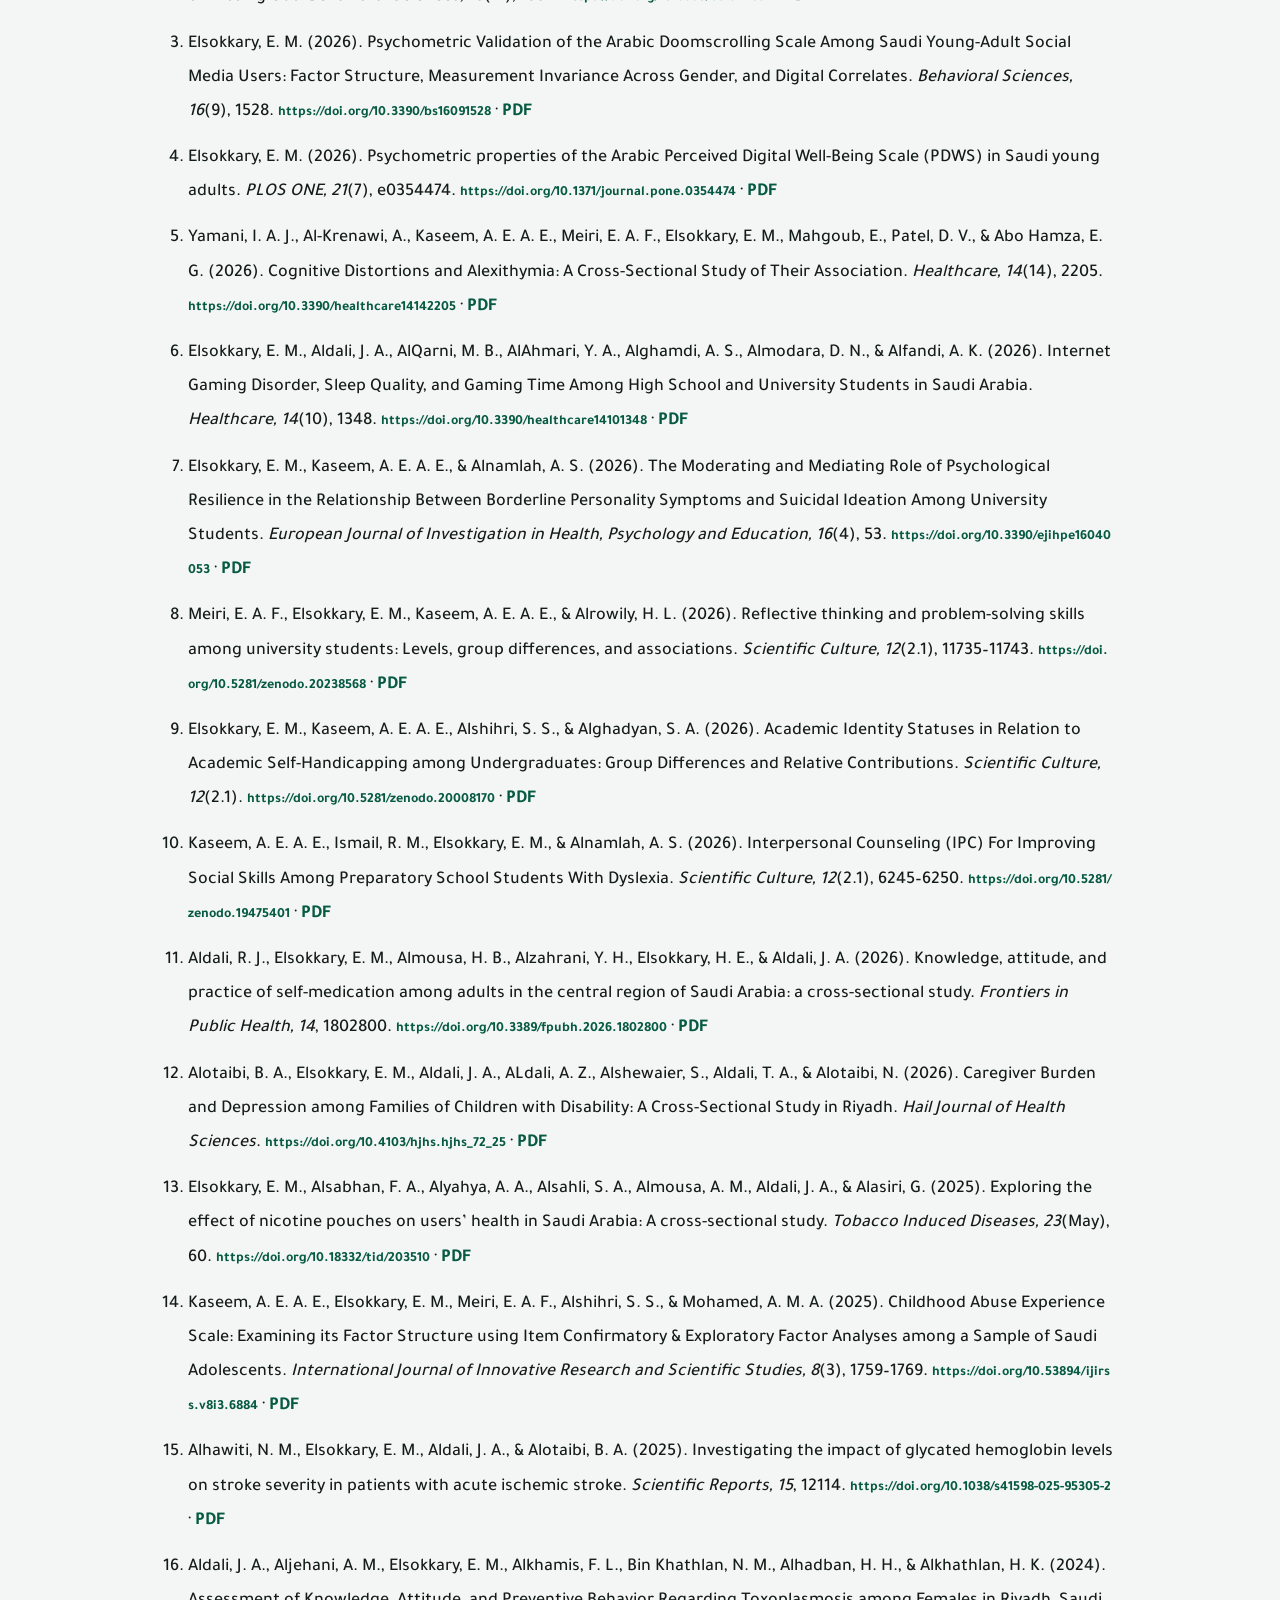
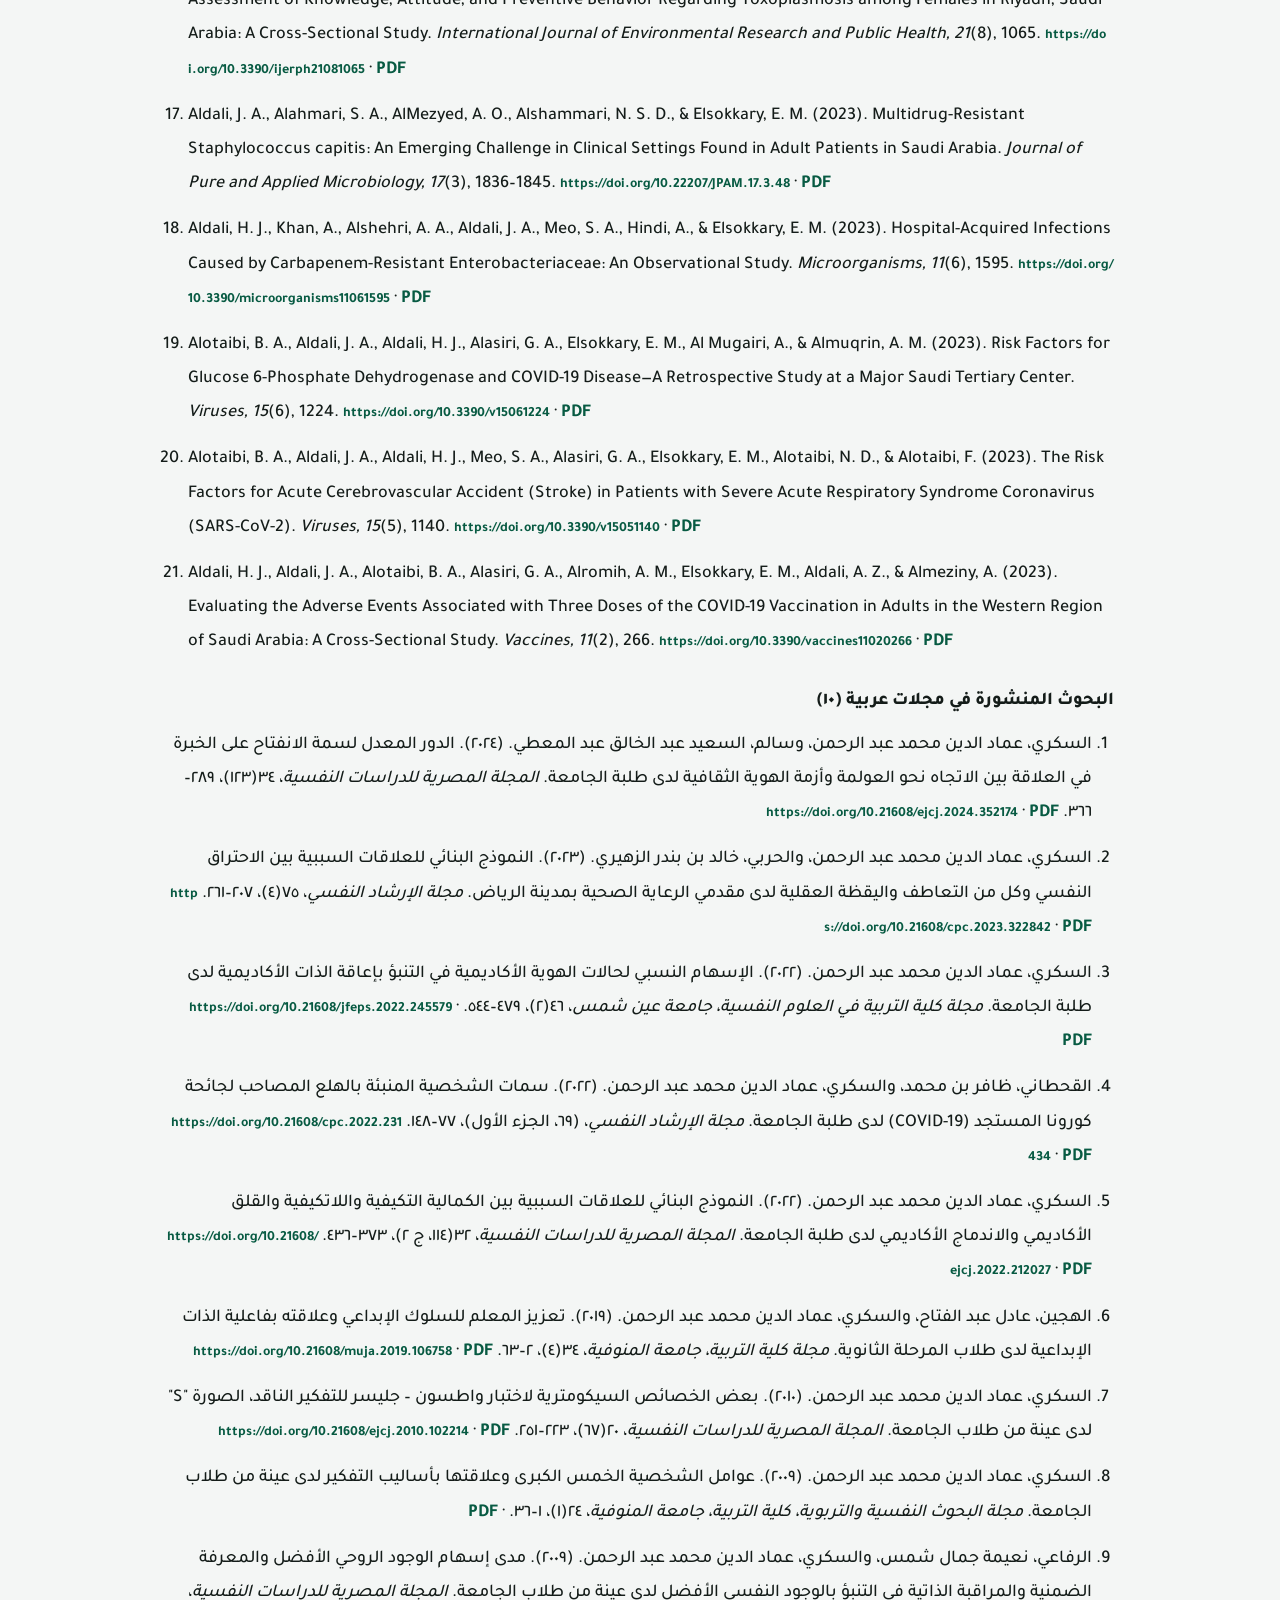
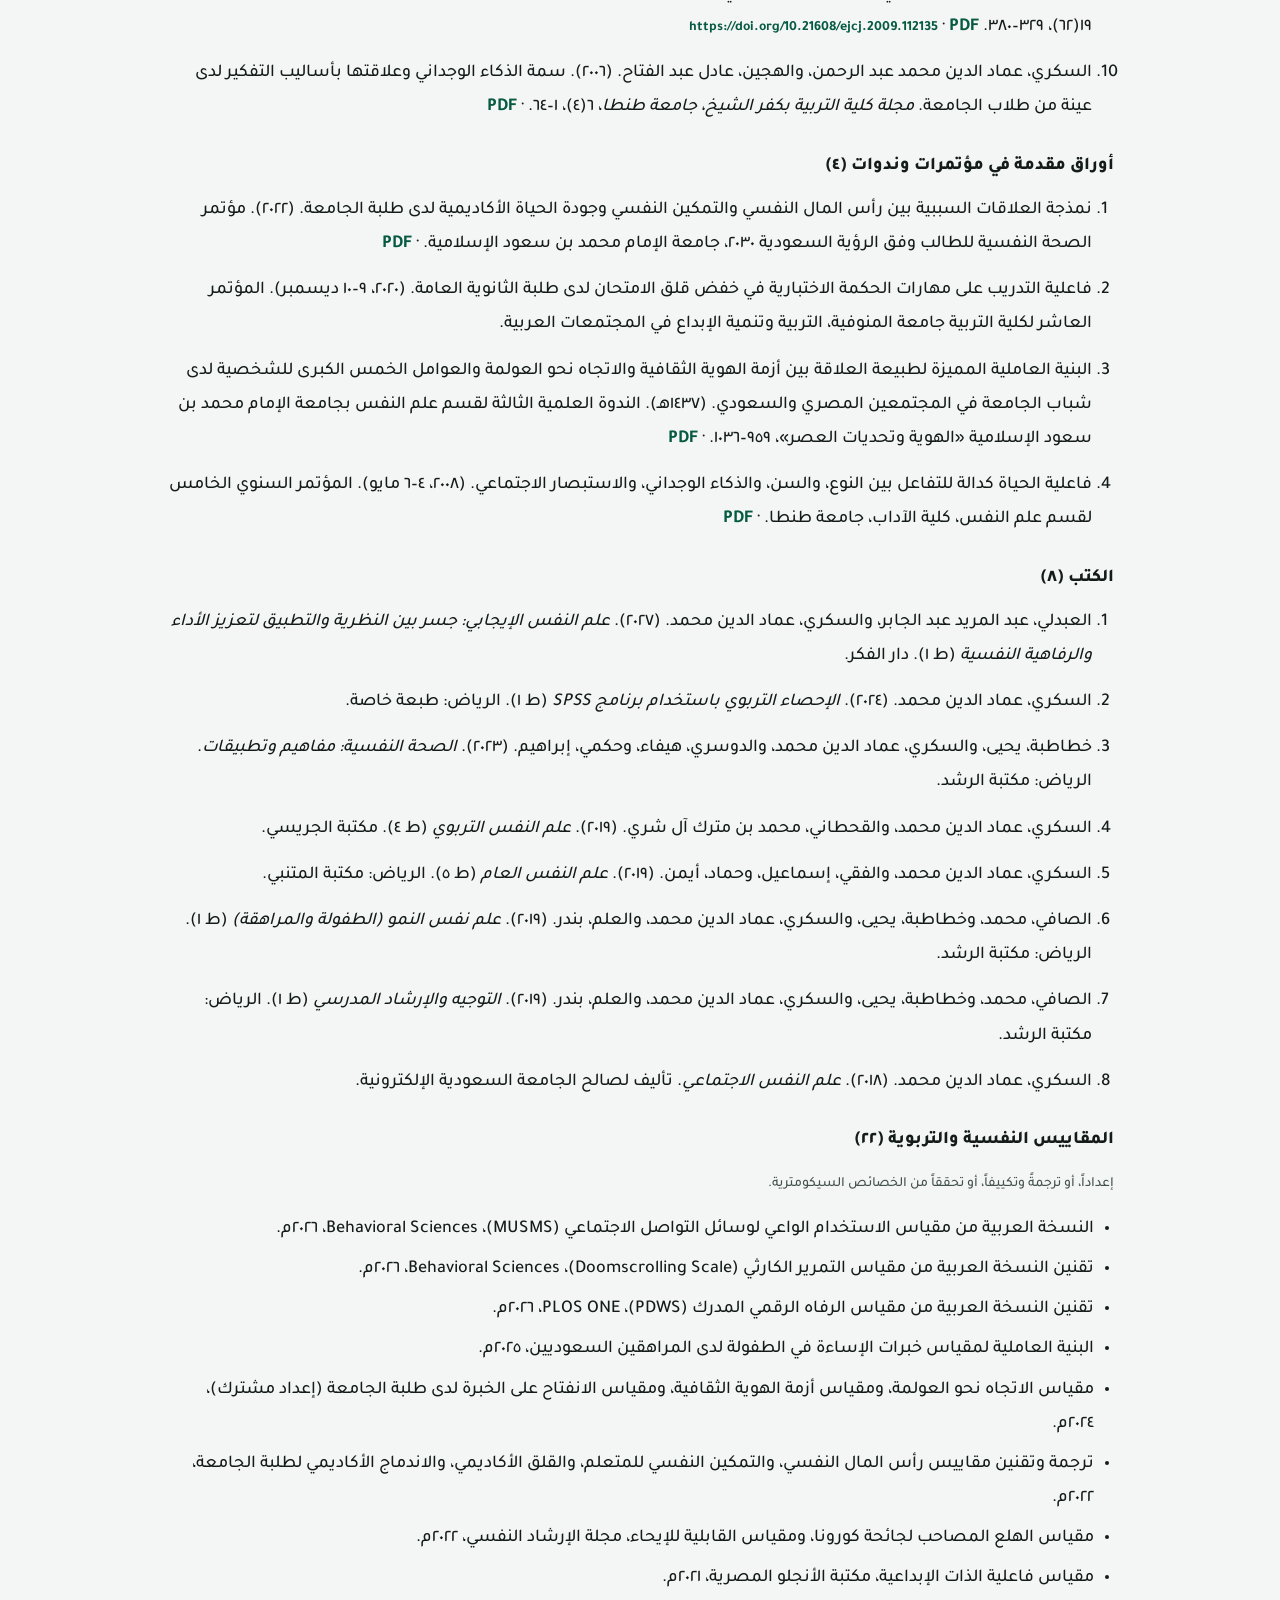
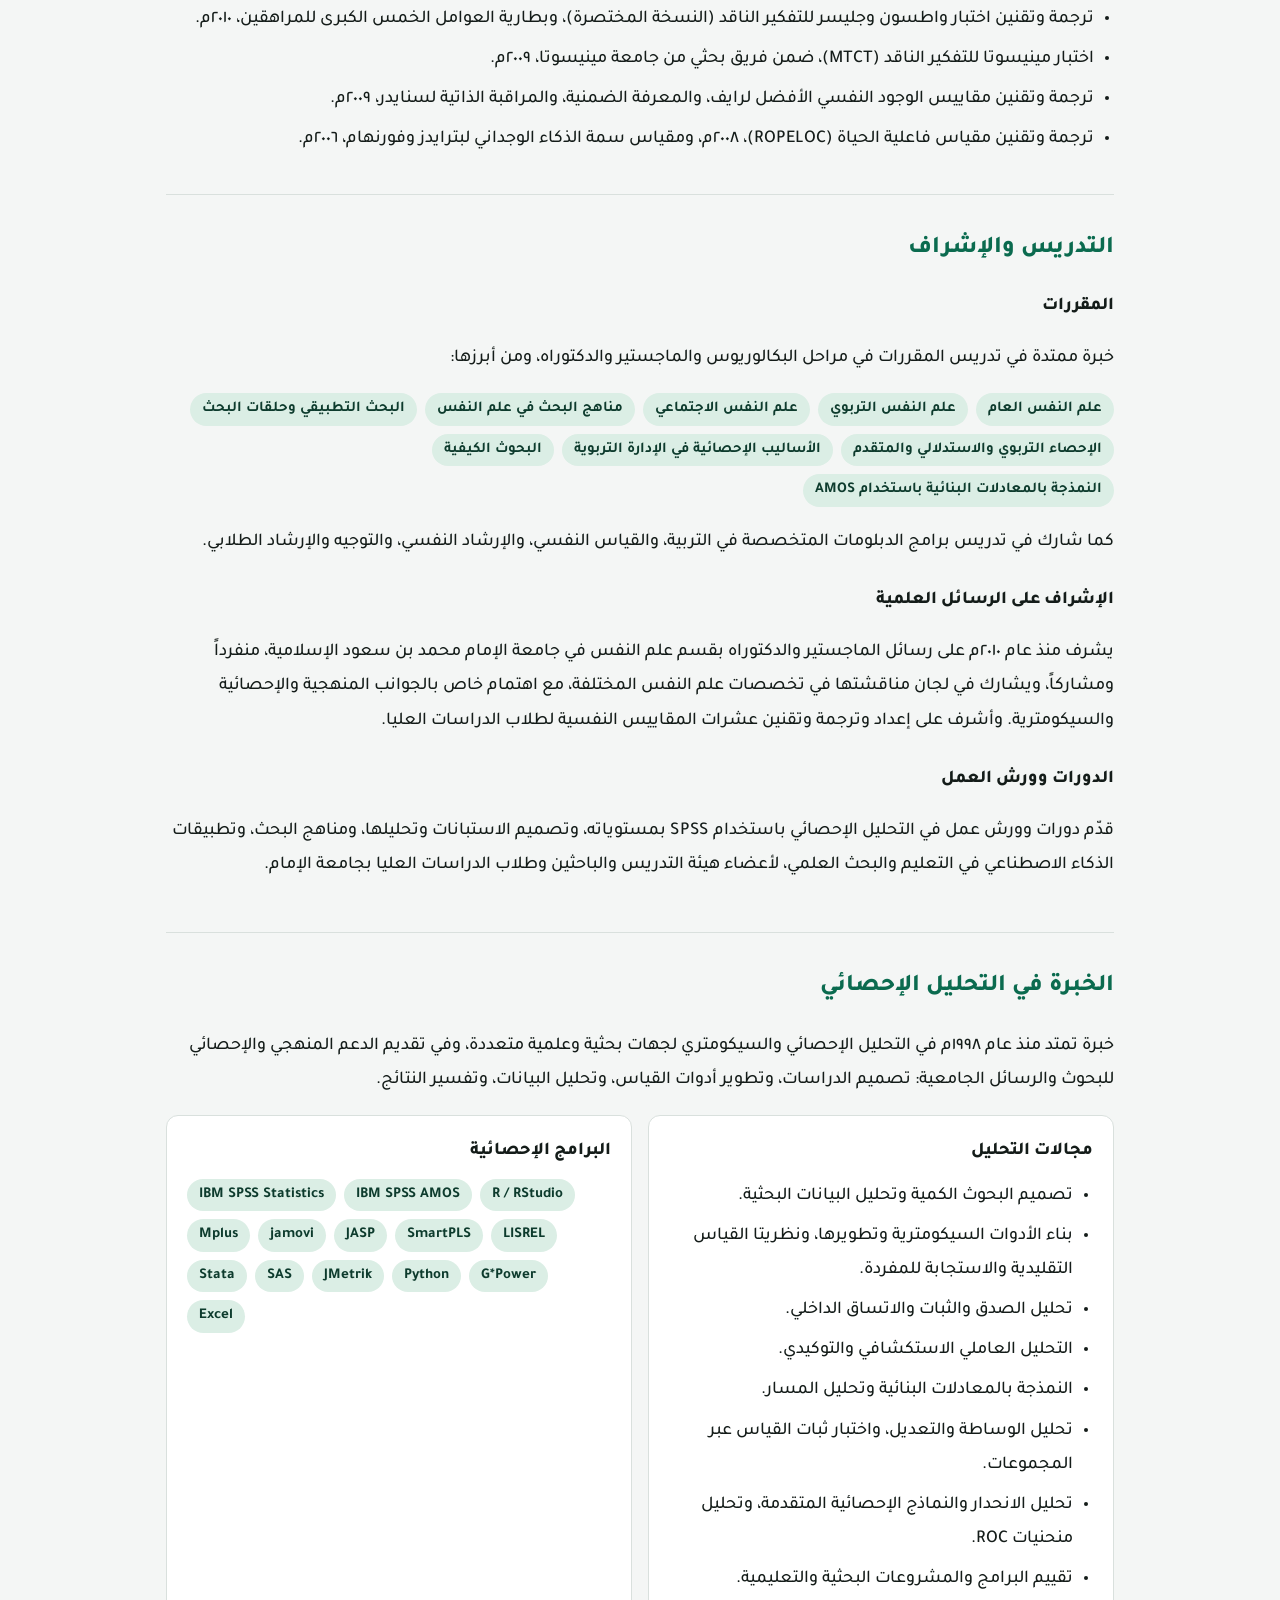
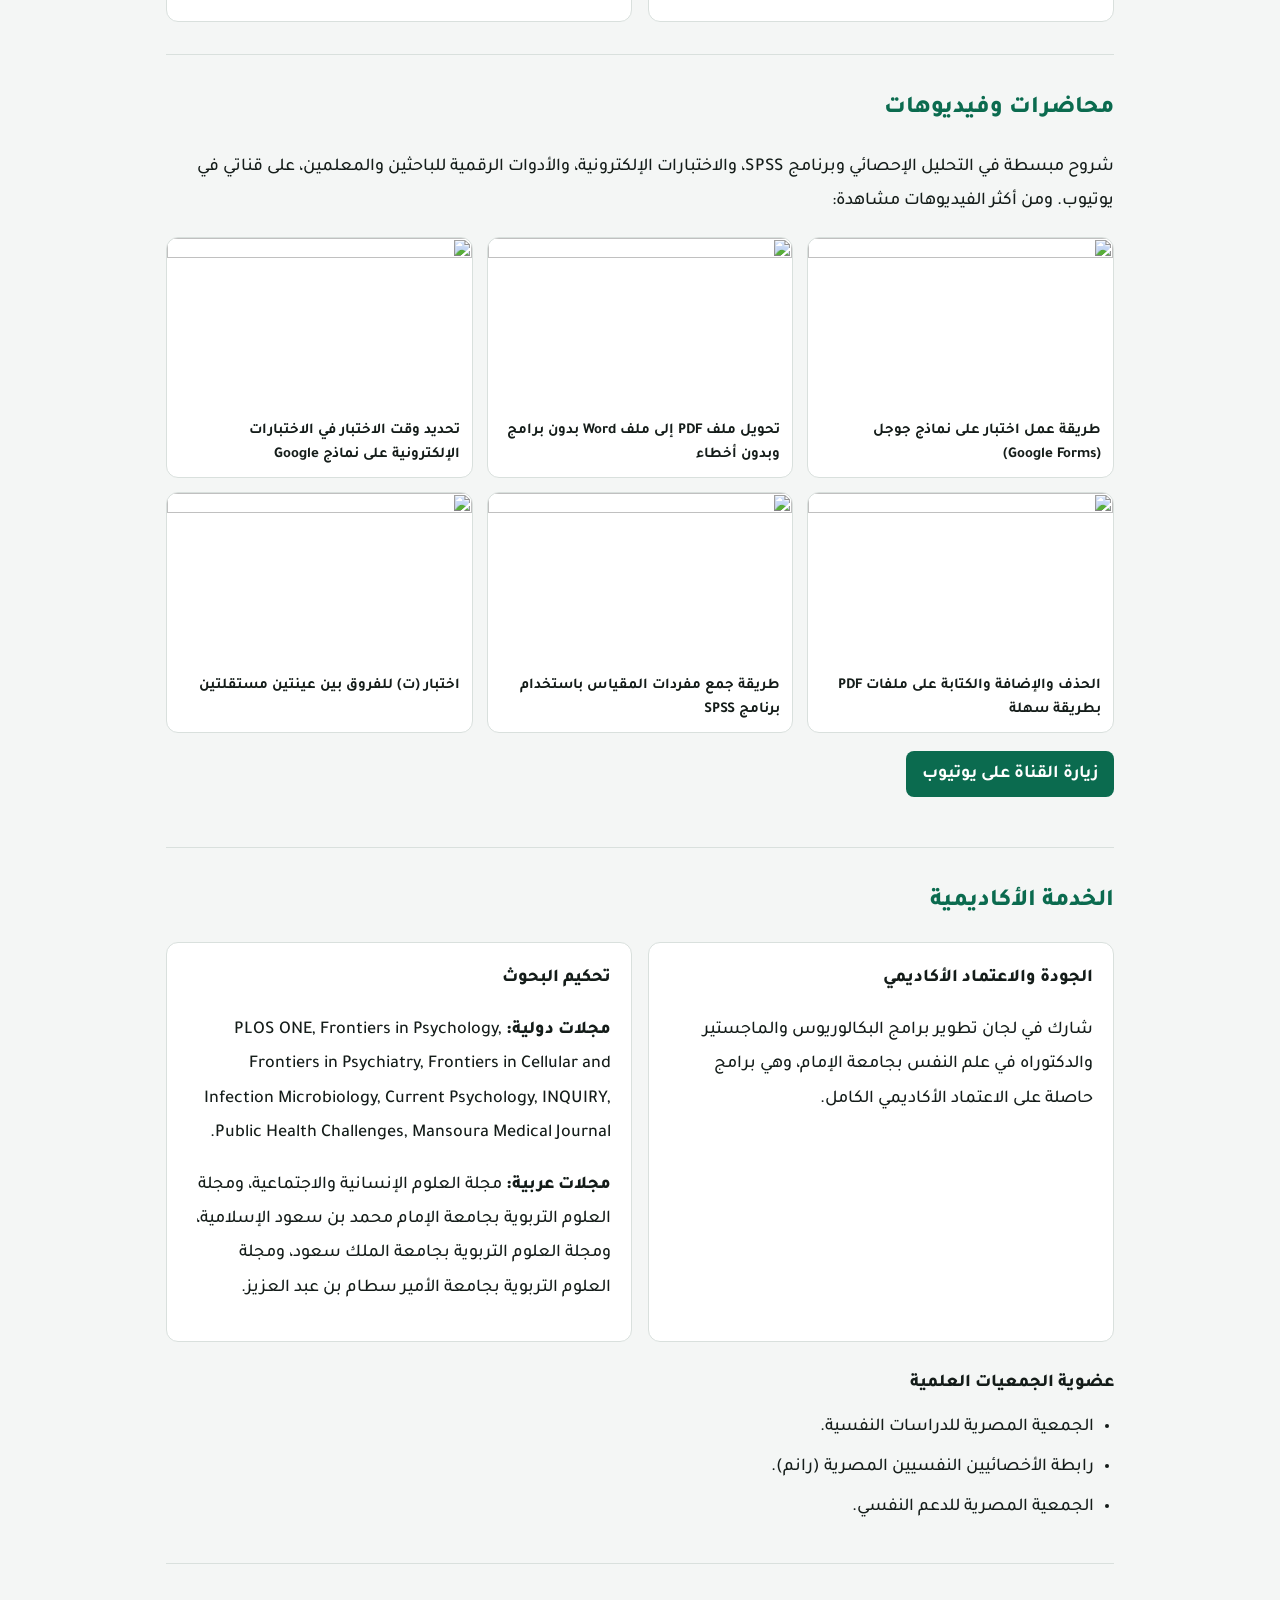
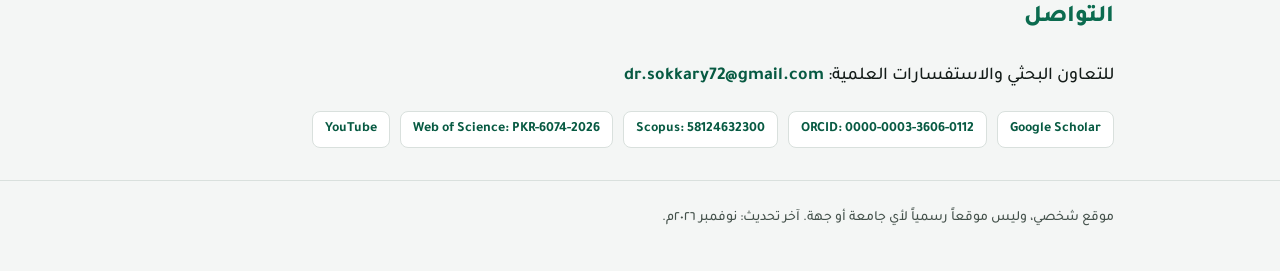
==== commit 21c2d955: "Add files via upload" ====
--- a/index.html
+++ b/index.html
@@ -8,7 +8,7 @@
 <link rel="alternate" hreflang="en" href="en/">
 <link rel="preconnect" href="https://fonts.googleapis.com">
 <link rel="preconnect" href="https://fonts.gstatic.com" crossorigin>
-<link href="https://fonts.googleapis.com/css2?family=IBM+Plex+Sans+Arabic:wght@400;600;700&display=swap" rel="stylesheet">
+<link href="https://fonts.googleapis.com/css2?family=Tajawal:wght@400;500;700;800&display=swap" rel="stylesheet">
 <link rel="stylesheet" href="assets/style.css">
 </head>
 <body>
@@ -31,7 +31,7 @@
 
 <main class="wrap">
 
-<div class="hero">
+<div class="hero-band"><div class="hero">
   <img class="photo" src="assets/photo.jpg" alt="د. عماد الدين محمد السكري" width="140" height="182">
   <div>
     <h1>د. عماد الدين محمد السكري</h1>
@@ -47,6 +47,7 @@
   </div>
 </div>
 
+</div>
 <div class="stats">
   <div class="stat"><b>٢١</b><span>بحثاً دولياً منشوراً</span></div>
   <div class="stat"><b>١٤</b><span>بحثاً وورقة علمية عربية</span></div>
--- a/assets/style.css
+++ b/assets/style.css
@@ -1,115 +1,142 @@
-:root {
-  --bg: #fbfaf7;
-  --surface: #ffffff;
-  --text: #1f2328;
-  --muted: #5b6370;
-  --accent: #1d4e5f;
-  --accent-soft: #e6eff1;
-  --border: #e3e0d8;
-  --max: 980px;
-}
-@media (prefers-color-scheme: dark) {
-  :root:not([data-theme="light"]) {
-    --bg: #14181b;
-    --surface: #1b2024;
-    --text: #e7e9ea;
-    --muted: #a3abb3;
-    --accent: #7fb7c6;
-    --accent-soft: #22323a;
-    --border: #2c3338;
-  }
-}
-* { box-sizing: border-box; }
-html { scroll-behavior: smooth; }
-body {
-  margin: 0;
-  background: var(--bg);
-  color: var(--text);
-  font-family: "IBM Plex Sans Arabic", "Segoe UI", Tahoma, sans-serif;
-  line-height: 1.85;
-  font-size: 17px;
-}
-html[lang="en"] body { font-family: "IBM Plex Sans", "Segoe UI", sans-serif; line-height: 1.7; }
-a { color: var(--accent); text-decoration: none; }
-a:hover { text-decoration: underline; }
-.wrap { max-width: var(--max); margin: 0 auto; padding: 0 16px; }
+:root {
+  --bg: #fbfaf7;
+  --surface: #ffffff;
+  --text: #1f2328;
+  --muted: #5b6370;
+  --accent: #1d4e5f;
+  --accent-soft: #e6eff1;
+  --border: #e3e0d8;
+  --max: 980px;
+}
+@media (prefers-color-scheme: dark) {
+  :root:not([data-theme="light"]) {
+    --bg: #14181b;
+    --surface: #1b2024;
+    --text: #e7e9ea;
+    --muted: #a3abb3;
+    --accent: #7fb7c6;
+    --accent-soft: #22323a;
+    --border: #2c3338;
+  }
+}
+* { box-sizing: border-box; }
+html { scroll-behavior: smooth; }
+body {
+  margin: 0;
+  background: var(--bg);
+  color: var(--text);
+  font-family: "IBM Plex Sans Arabic", "Segoe UI", Tahoma, sans-serif;
+  line-height: 1.85;
+  font-size: 17px;
+}
+html[lang="en"] body { font-family: "IBM Plex Sans", "Segoe UI", sans-serif; line-height: 1.7; }
+a { color: var(--accent); text-decoration: none; }
+a:hover { text-decoration: underline; }
+.wrap { max-width: var(--max); margin: 0 auto; padding: 0 16px; }
+
+/* header */
+header.site {
+  position: sticky; top: 0; z-index: 10;
+  background: color-mix(in srgb, var(--bg) 92%, transparent);
+  backdrop-filter: blur(6px);
+  border-bottom: 1px solid var(--border);
+}
+header.site .wrap { display: flex; align-items: center; gap: 16px; min-height: 60px; flex-wrap: wrap; }
+.brand { font-weight: 700; color: var(--text); }
+nav.main { display: flex; gap: 14px; flex-wrap: wrap; font-size: 15px; margin-inline-start: auto; }
+nav.main a { color: var(--muted); }
+nav.main a:hover { color: var(--accent); }
+.lang { border: 1px solid var(--border); border-radius: 999px; padding: 2px 12px; font-size: 14px; }
+
+/* hero */
+.hero { padding: 56px 0 36px; display: flex; gap: 28px; align-items: center; flex-wrap: wrap; }
+.mono {
+  width: 112px; height: 112px; border-radius: 50%;
+  background: var(--accent); color: #fff; display: grid; place-items: center;
+  font-size: 40px; font-weight: 700; flex: none;
+}
+.photo {
+  width: 140px; height: 182px; object-fit: cover; object-position: center top;
+  border-radius: 14px; border: 1px solid var(--border); flex: none;
+  box-shadow: 0 2px 10px rgba(0,0,0,.08);
+}
+.hero h1 { margin: 0 0 6px; font-size: 32px; line-height: 1.3; }
+.hero .role { margin: 0; color: var(--muted); max-width: 720px; }
+.hero .tag { margin: 10px 0 0; font-weight: 600; color: var(--accent); }
+.ids { display: flex; gap: 10px; flex-wrap: wrap; margin-top: 16px; }
+.ids a { border: 1px solid var(--border); background: var(--surface); border-radius: 8px; padding: 4px 12px; font-size: 14px; }
+
+/* stats */
+.stats { display: grid; grid-template-columns: repeat(4, 1fr); gap: 12px; margin: 8px 0 24px; }
+.stat { background: var(--surface); border: 1px solid var(--border); border-radius: 12px; padding: 14px; text-align: center; }
+.stat b { display: block; font-size: 28px; color: var(--accent); line-height: 1.2; }
+.stat span { font-size: 14px; color: var(--muted); }
+@media (max-width: 640px) { .stats { grid-template-columns: repeat(2, 1fr); } .hero h1 { font-size: 26px; } }
+
+/* sections */
+section { padding: 32px 0; border-top: 1px solid var(--border); scroll-margin-top: 70px; }
+section h2 { font-size: 24px; margin: 0 0 16px; color: var(--accent); }
+section h3 { font-size: 18px; margin: 24px 0 10px; }
+.card { background: var(--surface); border: 1px solid var(--border); border-radius: 12px; padding: 18px 20px; }
+.grid2 { display: grid; grid-template-columns: 1fr 1fr; gap: 16px; }
+@media (max-width: 720px) { .grid2 { grid-template-columns: 1fr; } }
+.chips { display: flex; flex-wrap: wrap; gap: 8px; padding: 0; margin: 0; list-style: none; }
+.chips li { background: var(--accent-soft); border-radius: 999px; padding: 2px 12px; font-size: 15px; }
+
+/* publications */
+ol.pubs { padding-inline-start: 22px; margin: 0; }
+ol.pubs li { margin-bottom: 12px; }
+ol.pubs li .doi { font-size: 14px; word-break: break-all; }
+.ltr { direction: ltr; text-align: left; }
+.rtl { direction: rtl; text-align: right; }
+ol.pubs.ltr { padding-inline-start: 0; padding-left: 22px; }
+
+/* tables */
+.tbl { width: 100%; border-collapse: collapse; font-size: 15px; }
+.tbl th, .tbl td { border-bottom: 1px solid var(--border); padding: 8px 6px; text-align: start; vertical-align: top; }
+.tbl th { color: var(--muted); font-weight: 600; }
+.tbl-wrap { overflow-x: auto; }
+
+ul.plain { padding-inline-start: 20px; margin: 0; }
+ul.plain li { margin-bottom: 6px; }
+.note { color: var(--muted); font-size: 14px; }
+
+/* videos */
+.vgrid { display: grid; grid-template-columns: repeat(3, 1fr); gap: 14px; margin: 16px 0; }
+@media (max-width: 760px) { .vgrid { grid-template-columns: repeat(2, 1fr); } }
+@media (max-width: 480px) { .vgrid { grid-template-columns: 1fr; } }
+.vcard { display: block; background: var(--surface); border: 1px solid var(--border); border-radius: 12px; overflow: hidden; color: var(--text); }
+.vcard:hover { text-decoration: none; border-color: var(--accent); }
+.vcard img { width: 100%; height: auto; aspect-ratio: 16 / 9; object-fit: cover; display: block; }
+.vcard span { display: block; padding: 10px 12px; font-size: 15px; line-height: 1.6; }
+.btn { display: inline-block; background: var(--accent); color: #fff; border-radius: 8px; padding: 6px 16px; }
+.btn:hover { text-decoration: none; opacity: .9; }
+
+footer { border-top: 1px solid var(--border); padding: 24px 0 40px; color: var(--muted); font-size: 14px; }
+
+/* ---- theme ---- */
+body { font-family: "Tajawal", "Segoe UI", Tahoma, sans-serif; font-size: 18px; line-height: 1.9; }
+html[lang="en"] body { font-family: "IBM Plex Sans", "Segoe UI", sans-serif; }
+.hero-band { background: var(--hero); color: var(--hero-fg); border-radius: 16px; padding: 28px 28px; margin-top: 24px; }
+.hero-band .hero { padding: 0; }
+.hero-band .role { color: var(--hero-fg); opacity: .85; }
+.hero-band .tag { color: var(--gold); }
+.hero-band .ids a { background: transparent; color: var(--hero-fg); border-color: color-mix(in srgb, var(--hero-fg) 35%, transparent); }
+.photo { border: 3px solid var(--gold); }
+.stats { margin-top: 20px; }
+.stat b { color: var(--accent); }
+
+:root { --bg:#f4f6f5; --surface:#fff; --text:#1f2a26; --muted:#6b7a74; --accent:#0b6b4f; --accent-soft:#e7f3ee; --border:#e3e8e6; --hero:#0f2a22; --hero-fg:#e6f1ec; --gold:#cfe3db; }
 
-/* header */
-header.site {
-  position: sticky; top: 0; z-index: 10;
-  background: color-mix(in srgb, var(--bg) 92%, transparent);
-  backdrop-filter: blur(6px);
-  border-bottom: 1px solid var(--border);
-}
-header.site .wrap { display: flex; align-items: center; gap: 16px; min-height: 60px; flex-wrap: wrap; }
-.brand { font-weight: 700; color: var(--text); }
-nav.main { display: flex; gap: 14px; flex-wrap: wrap; font-size: 15px; margin-inline-start: auto; }
-nav.main a { color: var(--muted); }
-nav.main a:hover { color: var(--accent); }
-.lang { border: 1px solid var(--border); border-radius: 999px; padding: 2px 12px; font-size: 14px; }
-
-/* hero */
-.hero { padding: 56px 0 36px; display: flex; gap: 28px; align-items: center; flex-wrap: wrap; }
-.mono {
-  width: 112px; height: 112px; border-radius: 50%;
-  background: var(--accent); color: #fff; display: grid; place-items: center;
-  font-size: 40px; font-weight: 700; flex: none;
-}
-.photo {
-  width: 140px; height: 182px; object-fit: cover; object-position: center top;
-  border-radius: 14px; border: 1px solid var(--border); flex: none;
-  box-shadow: 0 2px 10px rgba(0,0,0,.08);
-}
-.hero h1 { margin: 0 0 6px; font-size: 32px; line-height: 1.3; }
-.hero .role { margin: 0; color: var(--muted); max-width: 720px; }
-.hero .tag { margin: 10px 0 0; font-weight: 600; color: var(--accent); }
-.ids { display: flex; gap: 10px; flex-wrap: wrap; margin-top: 16px; }
-.ids a { border: 1px solid var(--border); background: var(--surface); border-radius: 8px; padding: 4px 12px; font-size: 14px; }
-
-/* stats */
-.stats { display: grid; grid-template-columns: repeat(4, 1fr); gap: 12px; margin: 8px 0 24px; }
-.stat { background: var(--surface); border: 1px solid var(--border); border-radius: 12px; padding: 14px; text-align: center; }
-.stat b { display: block; font-size: 28px; color: var(--accent); line-height: 1.2; }
-.stat span { font-size: 14px; color: var(--muted); }
-@media (max-width: 640px) { .stats { grid-template-columns: repeat(2, 1fr); } .hero h1 { font-size: 26px; } }
-
-/* sections */
-section { padding: 32px 0; border-top: 1px solid var(--border); scroll-margin-top: 70px; }
-section h2 { font-size: 24px; margin: 0 0 16px; color: var(--accent); }
-section h3 { font-size: 18px; margin: 24px 0 10px; }
-.card { background: var(--surface); border: 1px solid var(--border); border-radius: 12px; padding: 18px 20px; }
-.grid2 { display: grid; grid-template-columns: 1fr 1fr; gap: 16px; }
-@media (max-width: 720px) { .grid2 { grid-template-columns: 1fr; } }
-.chips { display: flex; flex-wrap: wrap; gap: 8px; padding: 0; margin: 0; list-style: none; }
-.chips li { background: var(--accent-soft); border-radius: 999px; padding: 2px 12px; font-size: 15px; }
-
-/* publications */
-ol.pubs { padding-inline-start: 22px; margin: 0; }
-ol.pubs li { margin-bottom: 12px; }
-ol.pubs li .doi { font-size: 14px; word-break: break-all; }
-.ltr { direction: ltr; text-align: left; }
-.rtl { direction: rtl; text-align: right; }
-ol.pubs.ltr { padding-inline-start: 0; padding-left: 22px; }
-
-/* tables */
-.tbl { width: 100%; border-collapse: collapse; font-size: 15px; }
-.tbl th, .tbl td { border-bottom: 1px solid var(--border); padding: 8px 6px; text-align: start; vertical-align: top; }
-.tbl th { color: var(--muted); font-weight: 600; }
-.tbl-wrap { overflow-x: auto; }
-
-ul.plain { padding-inline-start: 20px; margin: 0; }
-ul.plain li { margin-bottom: 6px; }
-.note { color: var(--muted); font-size: 14px; }
-
-/* videos */
-.vgrid { display: grid; grid-template-columns: repeat(3, 1fr); gap: 14px; margin: 16px 0; }
-@media (max-width: 760px) { .vgrid { grid-template-columns: repeat(2, 1fr); } }
-@media (max-width: 480px) { .vgrid { grid-template-columns: 1fr; } }
-.vcard { display: block; background: var(--surface); border: 1px solid var(--border); border-radius: 12px; overflow: hidden; color: var(--text); }
-.vcard:hover { text-decoration: none; border-color: var(--accent); }
-.vcard img { width: 100%; height: auto; aspect-ratio: 16 / 9; object-fit: cover; display: block; }
-.vcard span { display: block; padding: 10px 12px; font-size: 15px; line-height: 1.6; }
-.btn { display: inline-block; background: var(--accent); color: #fff; border-radius: 8px; padding: 6px 16px; }
-.btn:hover { text-decoration: none; opacity: .9; }
-
-footer { border-top: 1px solid var(--border); padding: 24px 0 40px; color: var(--muted); font-size: 14px; }
+/* ---- contrast boost (user feedback 22-11-2026) ---- */
+:root { --text:#141c19; --muted:#45524c; --border:#d9e0dd; }
+body { font-weight: 500; color: var(--text); }
+b, strong, h1, h2, h3, .brand { font-weight: 800; }
+nav.main a { color: #3b4843; font-weight: 500; }
+.hero-band .role { opacity: 1; color: #f2f8f5; }
+.hero-band .tag { color: #9fe0c2; font-weight: 700; }
+.hero-band .ids a { color: #fff; border-color: rgba(255,255,255,.55); font-weight: 600; }
+.stat span, .note { color: var(--muted); font-weight: 500; }
+.chips li { background: #dbeee5; color: #0d3b2d; font-weight: 600; }
+ol.pubs li { color: var(--text); }
+a { color: #075a42; font-weight: 600; }
